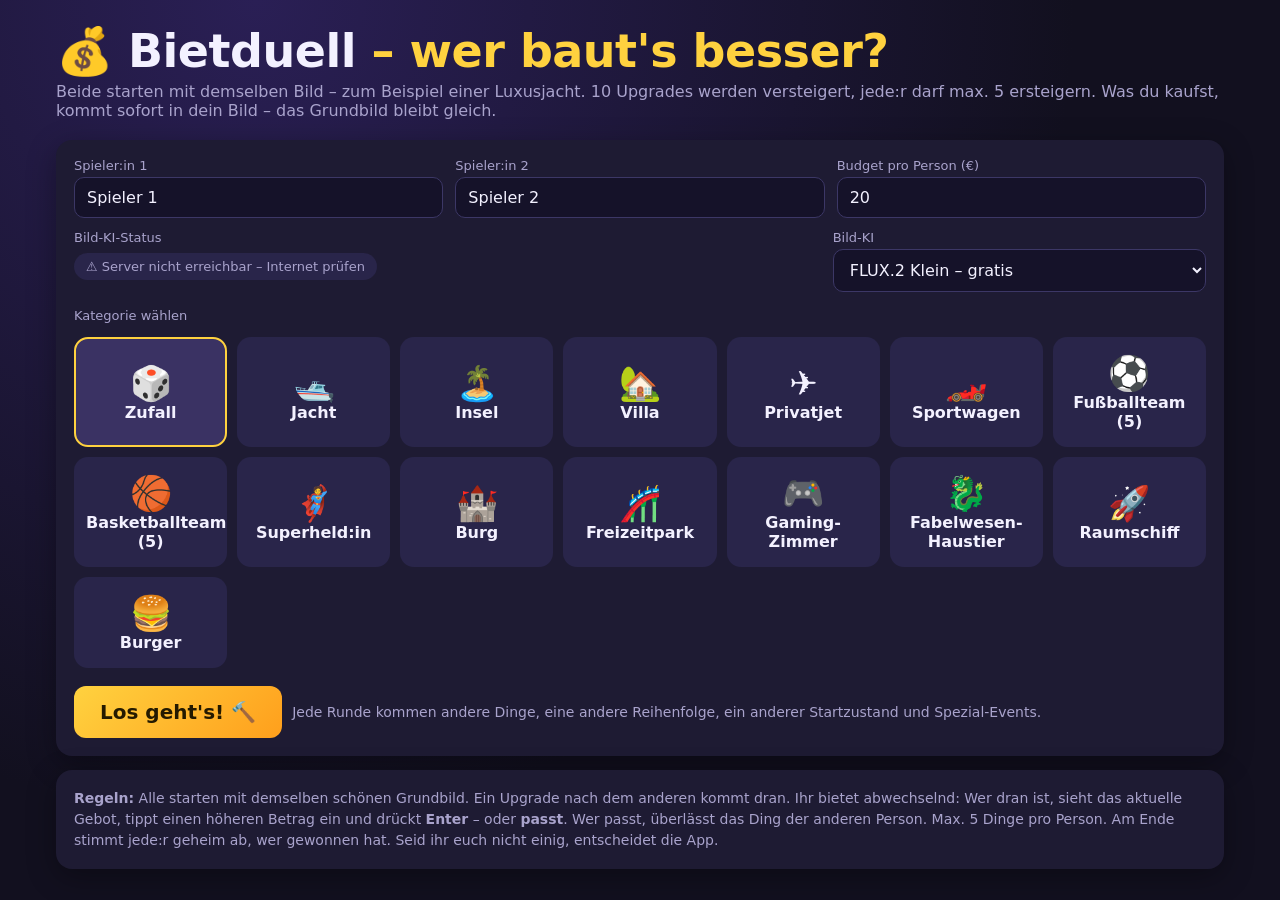
==== index.html @ 88e0f8a4 "Fußball mit echten Stars, sparsamere Bild-KI für mehr Gratis-Runden Co-Authored-By: Claude Opus 5.5 " ====
<!doctype html>
<html lang="de">
<head>
<meta charset="utf-8">
<meta name="viewport" content="width=device-width, initial-scale=1, viewport-fit=cover">
<title>Bietduell</title>
<!-- Als App installierbar (Startbildschirm-Icon, eigenes Fenster ohne Browserleiste) -->
<link rel="manifest" href="manifest.webmanifest">
<meta name="theme-color" content="#12101f">
<link rel="icon" type="image/png" href="icon-192.png">
<link rel="apple-touch-icon" href="apple-touch-icon.png">
<meta name="apple-mobile-web-app-capable" content="yes">
<meta name="mobile-web-app-capable" content="yes">
<meta name="apple-mobile-web-app-status-bar-style" content="black-translucent">
<meta name="apple-mobile-web-app-title" content="Bietduell">
<style>
:root{--bg:#12101f;--card:#1e1b33;--card2:#29254a;--txt:#f3f1ff;--mut:#a9a3cc;--p1:#ff5d8f;--p2:#38c6ff;--gold:#ffd23f;--ok:#4ade80;--bad:#f87171;--rad:16px}
*{box-sizing:border-box}
body{margin:0;background:radial-gradient(circle at 20% 0%,#2a1f55,var(--bg) 60%);color:var(--txt);font-family:system-ui,Segoe UI,Roboto,sans-serif;min-height:100vh}
button{font:inherit;cursor:pointer;border:0;border-radius:12px;padding:10px 14px;background:var(--card2);color:var(--txt);font-weight:600;transition:transform .08s,filter .15s}
button:hover:not(:disabled){filter:brightness(1.2)}button:active:not(:disabled){transform:scale(.96)}
button:disabled{opacity:.35;cursor:not-allowed}
input,select{font:inherit;padding:10px 12px;border-radius:10px;border:1px solid #3c3766;background:#151229;color:var(--txt);width:100%}
.wrap{max-width:1200px;margin:0 auto;padding:max(16px,env(safe-area-inset-top)) max(16px,env(safe-area-inset-right)) max(16px,env(safe-area-inset-bottom)) max(16px,env(safe-area-inset-left))}
.install{display:flex;gap:12px;align-items:center;flex-wrap:wrap;margin-bottom:14px;border:2px solid var(--gold)}
.install img{width:52px;height:52px;border-radius:12px}
h1{font-size:clamp(28px,5vw,46px);margin:8px 0 4px;letter-spacing:-.5px}
h1 span{color:var(--gold)}
.sub{color:var(--mut);margin:0 0 20px}
.hidden{display:none!important}
.box{background:var(--card);border-radius:var(--rad);padding:18px;box-shadow:0 8px 30px #0005}
.row{display:flex;gap:12px;flex-wrap:wrap}
.row>*{flex:1;min-width:160px}
label{font-size:13px;color:var(--mut);display:block;margin-bottom:4px}
.cats{display:grid;grid-template-columns:repeat(auto-fill,minmax(140px,1fr));gap:10px;margin-top:14px}
.cat{padding:14px 10px;background:var(--card2);border-radius:14px;text-align:center;border:2px solid transparent}
.cat .e{font-size:34px;display:block}.cat.sel{border-color:var(--gold);background:#3a3263}
.big{font-size:20px;padding:14px 26px;background:linear-gradient(135deg,var(--gold),#ff9f1c);color:#241a00}
.game{display:grid;grid-template-columns:1fr minmax(260px,340px) 1fr;gap:14px;align-items:start}
@media(max-width:900px){.game{grid-template-columns:1fr}.center{order:-1}}
.pl{border-top:5px solid var(--p1);transition:box-shadow .2s}.pl.p2{border-top-color:var(--p2)}
.pl.turn{box-shadow:0 0 0 3px var(--gold),0 8px 30px #0005}
.pl h2{margin:0 0 6px;font-size:22px;display:flex;justify-content:space-between;align-items:center}
.money{font-size:26px;font-weight:800;color:var(--gold)}
.slots{display:flex;gap:4px;margin:6px 0 10px}.slot{flex:1;height:8px;border-radius:4px;background:#3c3766}.slot.f{background:var(--ok)}
.imgbox{position:relative;aspect-ratio:4/3;border-radius:12px;overflow:hidden;background:#0d0b1a;display:grid;place-items:center}
.imgbox img{width:100%;height:100%;object-fit:cover;display:block}
.stickers{position:absolute;left:6px;right:6px;bottom:6px;display:flex;flex-wrap:wrap;gap:4px}
.stickers span{background:#000a;border-radius:999px;padding:2px 8px;font-size:13px}
.loader{position:absolute;inset:0;display:grid;place-items:center;background:#0d0b1acc;color:var(--mut);font-size:14px;text-align:center;padding:10px}
.spin{width:34px;height:34px;border:4px solid #3c3766;border-top-color:var(--gold);border-radius:50%;animation:s 1s linear infinite;margin:0 auto 8px}
@keyframes s{to{transform:rotate(360deg)}}
.items{list-style:none;padding:0;margin:10px 0 0;display:flex;flex-wrap:wrap;gap:6px}
.items li{background:var(--card2);padding:4px 9px;border-radius:999px;font-size:13px}
.bidarea{margin-top:12px;min-height:96px}
.bidarea .who{font-size:14px;color:var(--mut);margin-bottom:6px}
.bidrow{display:grid;grid-template-columns:1fr auto;gap:8px}
.bidrow input{font-size:22px;font-weight:800;text-align:center}
.bidbtn{background:linear-gradient(135deg,var(--gold),#ff9f1c);color:#241a00}
.pass{width:100%;margin-top:8px;background:#3a2030}
.wait{padding:14px;text-align:center;color:var(--mut);background:#151229;border-radius:12px}
.err{color:var(--bad);font-size:13px;min-height:18px;margin-top:4px}
.center .item{text-align:center}
.nr{color:var(--mut);font-size:14px}
.item .e{font-size:70px;line-height:1.1;margin:8px 0}
.item .n{font-size:26px;font-weight:800}
.ev{display:inline-block;margin-top:8px;padding:4px 10px;border-radius:999px;background:var(--gold);color:#241a00;font-weight:700;font-size:13px}
.high{margin:16px 0;padding:14px;border-radius:12px;background:#151229;text-align:center}
.high .v{font-size:40px;font-weight:900}
.high.l1{box-shadow:inset 0 0 0 3px var(--p1)}.high.l2{box-shadow:inset 0 0 0 3px var(--p2)}
.hist{font-size:13px;color:var(--mut);text-align:center;min-height:20px}
.log{font-size:13px;color:var(--mut);margin-top:10px;min-height:20px;text-align:center}
.flash{animation:f .6s}@keyframes f{0%{transform:scale(1)}40%{transform:scale(1.04);box-shadow:0 0 0 4px var(--gold)}100%{transform:scale(1)}}
.final{display:grid;grid-template-columns:1fr 1fr;gap:14px}@media(max-width:800px){.final{grid-template-columns:1fr}}
.win{outline:4px solid var(--gold)}
.crown{font-size:40px;text-align:center}
.rules{color:var(--mut);font-size:14px;line-height:1.5}
.top{display:flex;justify-content:space-between;align-items:center;gap:10px;flex-wrap:wrap}
.chip{background:var(--card2);padding:6px 12px;border-radius:999px;font-size:13px;color:var(--mut)}
.prep{max-width:520px;margin:60px auto;text-align:center}
.bar{height:10px;background:#3c3766;border-radius:6px;overflow:hidden;margin:14px 0}.bar div{height:100%;background:var(--gold);width:0;transition:width .4s}
.votebox{max-width:640px;margin:20px auto;text-align:center}
.votebtns{display:grid;grid-template-columns:1fr 1fr;gap:10px;margin-top:12px}
.votebtns button{font-size:18px;padding:16px}
.verdict{margin-top:14px;font-size:18px;line-height:1.5}
.warn{background:#3a2a10;color:#ffd58a;padding:10px 12px;border-radius:10px;font-size:13px;margin-top:10px}
</style>
</head>
<body>
<div class="wrap">

<!-- SETUP -->
<section id="setup">
  <h1>💰 Bietduell <span>– wer baut's besser?</span></h1>
  <div class="box install hidden" id="installBox">
    <img src="icon-192.png" alt="">
    <div style="flex:1;min-width:180px"><b>Bietduell als App</b><div class="nr" id="installTxt">Mit eigenem Icon am Startbildschirm, ohne Browserleiste.</div></div>
    <button class="big" id="installBtn">📲 Installieren</button>
  </div>
  <p class="sub">Beide starten mit demselben Bild – zum Beispiel einer Luxusjacht. 10 Upgrades werden versteigert, jede:r darf max. 5 ersteigern. Was du kaufst, kommt sofort in dein Bild – das Grundbild bleibt gleich.</p>
  <div class="box">
    <div class="row">
      <div><label>Spieler:in 1</label><input id="n1" value="Spieler 1"></div>
      <div><label>Spieler:in 2</label><input id="n2" value="Spieler 2"></div>
      <div><label>Budget pro Person (€)</label><input id="budget" type="number" min="5" max="1000" value="20"></div>
    </div>
    <div class="row" style="margin-top:12px">
      <div style="flex:2"><label>Bild-KI-Status</label><div class="chip" id="quota" style="display:inline-block;margin-top:4px">⏳ Verbinde…</div></div>
      <div><label for="model">Bild-KI</label><select id="model">
        <option value="cf/flux-2-klein-4b">FLUX.2 Klein – gratis</option>
      </select></div>
    </div>
    <details class="hidden" style="margin-top:10px"><summary class="nr" style="cursor:pointer">Eigenen Pollinations-Key verwenden (optional)</summary>
      <div style="margin-top:8px"><label for="apikey">Pollinations-Key (sk_…) – wird nur in diesem Browser gespeichert</label><input id="apikey" type="password" placeholder="sk_… (gratis auf enter.pollinations.ai)" autocomplete="off"></div>
    </details>
    <div class="warn" id="nokey">Ohne Verbindung zum Server läuft der <b>Demo-Modus</b>: Beide bekommen dasselbe Startbild, gekaufte Dinge erscheinen als Sticker darauf.</div>
    <label style="margin-top:16px">Kategorie wählen</label>
    <div class="cats" id="cats"></div>
    <div style="margin-top:18px;display:flex;gap:10px;flex-wrap:wrap;align-items:center">
      <button class="big" id="start">Los geht's! 🔨</button>
      <span class="rules">Jede Runde kommen andere Dinge, eine andere Reihenfolge, ein anderer Startzustand und Spezial-Events.</span>
    </div>
  </div>
  <div class="box rules" style="margin-top:14px">
    <b>Regeln:</b> Alle starten mit demselben schönen Grundbild. Ein Upgrade nach dem anderen kommt dran. Ihr bietet abwechselnd: Wer dran ist, sieht das aktuelle Gebot, tippt einen höheren Betrag ein und drückt <b>Enter</b> – oder <b>passt</b>. Wer passt, überlässt das Ding der anderen Person. Max. 5 Dinge pro Person. Am Ende stimmt jede:r geheim ab, wer gewonnen hat. Seid ihr euch nicht einig, entscheidet die App.
  </div>
</section>

<!-- VORBEREITUNG -->
<section id="prep" class="hidden">
  <div class="box prep">
    <div class="spin"></div>
    <h2 id="prepTitle">Spiel wird vorbereitet…</h2>
    <div class="bar"><div id="prepBar"></div></div>
    <div class="nr" id="prepTxt">Startbild wird gemalt</div>
    <div class="err" id="prepErr"></div>
  </div>
</section>

<!-- GAME -->
<section id="game" class="hidden">
  <div class="top" style="margin-bottom:12px">
    <h1 style="font-size:28px;margin:0" id="gTitle"></h1>
    <div class="row" style="flex:0 0 auto;gap:8px"><span class="chip" id="twistChip"></span><span class="chip" id="modeChip"></span><button id="quit">✖ Abbrechen</button></div>
  </div>
  <div class="game">
    <div class="box pl p1" id="pl0"></div>
    <div class="box center">
      <div class="item" id="itemCard"></div>
      <div class="high" id="high"></div>
      <div class="hist" id="hist"></div>
      
      <div class="log" id="log"></div>
    </div>
    <div class="box pl p2" id="pl1"></div>
  </div>
</section>

<!-- END -->
<section id="end" class="hidden">
  <h1 style="text-align:center">🏁 Wer hat <span id="eCat"></span>?</h1>
  <div class="box votebox" id="vote"></div>
  <div class="final" id="final"></div>
  <div style="text-align:center;margin-top:18px;display:flex;gap:10px;justify-content:center;flex-wrap:wrap">
    <button class="big" id="again">🔁 Nochmal (gleiche Kategorie)</button>
    <button id="menu">📋 Andere Kategorie</button>
  </div>
</section>
</div>

<script>
/* ========= KATEGORIEN =========
   Jede Kategorie startet mit einem SCHÖNEN Grundbild (start), das für beide gleich ist.
   Die Dinge sind echte Upgrades, die im Bild sichtbar dazukommen: [Emoji, Name, englische Bildanweisung, Position (nur Fußball), Punktewert].
   Pro Spiel werden 10 zufällig gezogen. */
const CATS = [
 {id:"jacht",e:"🛥️",n:"Jacht",art:"die schönste Jacht",subj:"yacht",scene:"professional photo of a luxury yacht, side view, the whole yacht visible",
  start:["a sleek white modern luxury motor yacht anchored in calm turquoise water near a rocky coast","an elegant white superyacht with dark tinted windows anchored in a clear blue bay","a stylish white luxury yacht with teak decks anchored off a Mediterranean coast"],
  items:[["🏄","Paddle-Station","colorful stand-up paddle boards and kayaks on the swim platform at the back","",7],["👨‍🍳","Privatkoch","a private chef in a white uniform grilling seafood on the open sun deck","",7],["🌊","Jetskis","two shiny jet skis in the water right next to the yacht","",8],["🚁","Hubschrauber","a helicopter parked on a helipad on the top deck","",9],["🏊","Pool an Deck","a glass-walled swimming pool on the front deck","",9],["🛝","Wasserrutsche","a giant inflatable water slide from the top deck into the sea","",8],["🛁","Whirlpool","a bubbling jacuzzi on the upper deck","",7],["🎧","DJ-Party","a DJ booth with party lights and people dancing on the deck","",7],["☀️","Sonnendeck","white sun loungers and umbrellas on the sun deck","",6],["💡","Unterwasser-Lichter","glowing blue underwater lights around the hull","",7],["🐬","Delfine","dolphins jumping out of the water next to the yacht","",7],["🚤","Beiboot","a small speedboat tender next to the yacht","",6],["🎬","Freiluftkino","a big outdoor cinema screen on the back deck","",7],["✨","Goldene Akzente","gold-plated railings and gold details on the hull","",8],["🪂","Parasailing","a colorful parasailing parachute flying behind the yacht","",7],["🎆","Feuerwerk","fireworks exploding in the sky above the yacht","",8],["🤿","Tauchbasis","diving equipment and divers on the swim platform","",6],["🏢","Drittes Deck","an additional third deck on top making the yacht bigger","",9]]},
 {id:"insel",e:"🏝️",n:"Insel",art:"die schönste Insel",subj:"island",scene:"aerial drone photo of a small private tropical island, the whole island visible",
  start:["a beautiful small tropical island with white sand beaches and palm trees in turquoise water","a lush green tropical island with a sandy lagoon and palm trees in clear blue sea","a small paradise island with a white beach, palm trees and a coral lagoon"],
  items:[["🏡","Luxusvilla","a modern luxury villa with big glass windows among the palms","",9],["🏊","Infinity-Pool","an infinity pool overlooking the ocean","",8],["🛖","Wasser-Bungalows","a row of overwater bungalows on stilts in the lagoon","",9],["🚁","Helikopterlandeplatz","a helipad with a helicopter","",8],["🛥️","Steg mit Jacht","a wooden pier with a luxury yacht moored","",8],["🍹","Strandbar","a beach bar with lights and lounge chairs","",6],["🗼","Leuchtturm","a tall red and white lighthouse","",6],["💦","Wasserfall","a waterfall flowing down a green hill","",7],["🌳","Baumhaus-Lodge","a big treehouse lodge connected by rope bridges","",7],["🛝","Riesenrutsche","a giant water slide from a hill into the sea","",7],["🦩","Flamingos","a flock of pink flamingos on the beach","",6],["🎾","Tennisplatz","a tennis court","",6],["⛳","Golfplatz","a green golf course","",7],["⛵","Segelboot","a white sailboat anchored near the beach","",6],["🔥","Lagerfeuer-Lounge","a beach lounge with a bonfire and hammocks","",6],["🎆","Feuerwerk","fireworks above the island","",7],["🐠","Korallenriff","a colorful coral reef visible in the clear water","",7]]},
 {id:"haus",e:"🏡",n:"Villa",art:"die beste Villa",subj:"villa",scene:"professional photo of a luxury villa on a big property, the whole property visible",
  start:["a modern white luxury villa with big glass windows on a large green property","an elegant modern villa with a flat roof and a large lawn","a stylish modern mansion with wooden facade on a big property"],
  items:[["🏊","Pool mit Rutsche","a large swimming pool with a water slide","",9],["🏎️","Supercar-Garage","an open glass garage with colorful supercars","",9],["🎾","Tennisplatz","a tennis court","",6],["🌇","Dachterrasse","a rooftop terrace with lounge furniture and lights","",7],["🚁","Helikopterlandeplatz","a helipad with a helicopter","",8],["⛲","Springbrunnen","a big fountain in front of the villa","",6],["🌳","Baumhaus","a big treehouse","",6],["⚽","Fußballplatz","a private football pitch","",7],["🐟","Koi-Teich","a koi pond with a wooden bridge","",6],["🔥","Feuerstelle","an outdoor fire pit lounge","",6],["🐎","Pferdestall","a stable with horses","",7],["🎬","Freiluftkino","an outdoor cinema screen with seats","",7],["🏀","Basketballplatz","a basketball court","",6],["🍇","Weinberg","rows of vineyards around the property","",7],["🏁","Kartbahn","a private go-kart race track","",8],["🎢","Achterbahn","a small roller coaster in the garden","",9]]},
 {id:"jet",e:"✈️",n:"Privatjet",art:"den besten Privatjet",subj:"private jet",scene:"professional photo of a private jet parked on an airport apron, side view, the whole jet visible",
  start:["a sleek white modern private business jet with the stairs down","an elegant white private jet with a dark blue stripe","a shiny white long-range private jet parked on the tarmac"],
  items:[["✨","Goldene Lackierung","shiny gold paint on the whole jet","",9],["🟥","Roter Teppich","a red carpet leading to the stairs","",6],["🍾","Champagner-Empfang","a table with champagne glasses next to the stairs","",6],["🚘","Limousine","a black stretch limousine parked next to the jet","",7],["🏢","Eigener Hangar","a modern private hangar with the company logo behind it","",7],["👩‍✈️","Crew","a pilot and flight attendants in uniforms standing at the stairs","",6],["🏁","Rennstreifen","racing stripes along the jet","",6],["💜","Neon-Licht","neon underglow lights under the jet","",7],["🐉","Drachen-Design","a big dragon painting on the side of the jet","",8],["🏎️","Sportwagen","a red sports car parked next to the jet","",7],["🚀","Raketentriebwerke","extra rocket engines with flames","",8],["🚁","Helikopter-Shuttle","a helicopter parked next to the jet","",8],["🪟","Panoramafenster","huge panoramic windows","",7],["🎈","Willkommens-Ballons","balloons and decorations at the stairs","",5],["🛡️","Militär-Look","matte black stealth paint","",7]]},
 {id:"auto",e:"🏎️",n:"Sportwagen",art:"das beste Auto",subj:"sports car",scene:"professional photo of a sports car, three quarter view, the whole car visible",
  start:["a sleek modern silver sports car on a mountain road","a shiny black sports car in front of a modern building","a white modern sports car on a coastal road"],
  items:[["🦋","Flügeltüren","gullwing doors open","",8],["🪞","Chrom-Lack","mirror chrome paint","",8],["🛫","Heckflügel","a big carbon rear wing","",7],["💜","Neon-Unterboden","neon underglow","",7],["⚫","Carbon-Look","carbon fiber body parts","",7],["🚀","Raketenantrieb","rocket boosters with flames at the back","",9],["🥇","Goldfelgen","gold rims","",7],["🔥","Flammen-Lack","flame paint job","",7],["🏁","Rennstreifen","racing stripes","",6],["🛸","Schwebe-Modus","hovering above the road with blue glow instead of wheels","",9],["☀️","Cabrio","convertible with the roof open","",6],["🔊","V12-Motor","a massive exposed chrome engine on the hood","",8],["🏆","Pokal auf dem Dach","a big golden trophy on the roof","",6],["🌈","Regenbogen-Lack","iridescent rainbow paint","",7],["🛞","Rennreifen","wide racing slick tires","",6]]},
 {id:"fussball",e:"⚽",n:"Fußballteam (5)",art:"das beste Fußballteam",subj:"football team",slots:{TW:1,V:1,MF:2,ST:1},
  scene:"team photo of exactly five football players standing side by side in one row on a pitch, from left to right: a goalkeeper wearing gloves, a defender, two midfielders, a striker, full bodies visible",
  start:["all five are regular players in plain white kits on a well-kept grass pitch in a big stadium","all five are regular players in plain blue kits in a big stadium","all five are regular players in plain red kits in a big stadium"],
  // Echte Stars: Name steht auf der Karte, im Bild wird nur Statur/Stil beschrieben (keine Gesichter echter Personen nachgebaut)
  items:[
   ["🧤","Thibaut Courtois","a very tall goalkeeper with short dark hair and giant gloves","TW",9],
   ["🧤","Alisson Becker","a tall bearded goalkeeper with dark hair in a bright green goalkeeper kit","TW",9],
   ["🧤","Manuel Neuer","a tall experienced goalkeeper with short blond hair in a neon goalkeeper kit","TW",8],
   ["🧤","Gianluigi Donnarumma","a giant goalkeeper with dark hair and a beard, arms spread wide","TW",8],
   ["🧤","Emiliano Martínez","a confident goalkeeper with dark hair celebrating with fists clenched","TW",8],
   ["🛡️","Virgil van Dijk","a very tall muscular defender with a short beard and captain armband","V",9],
   ["🛡️","William Saliba","a tall athletic young defender with short dark hair","V",8],
   ["🛡️","Rúben Dias","a strong defender with a beard and a serious look","V",8],
   ["🛡️","Achraf Hakimi","a fast athletic full-back with short curly hair","V",8],
   ["🛡️","David Alaba","an elegant defender with a short beard and a headband","V",8],
   ["🎩","Jude Bellingham","a confident young midfielder celebrating with arms spread wide","MF",9],
   ["🎩","Kevin De Bruyne","a blond midfielder with a calm confident look","MF",9],
   ["🎩","Florian Wirtz","a young skillful midfielder with short brown hair dribbling a ball","MF",9],
   ["🎩","Jamal Musiala","a slim young dribbler with short curly hair juggling a ball","MF",9],
   ["🎩","Pedri","a slim young playmaker with dark hair","MF",8],
   ["🎩","Rodri","a tall calm defensive midfielder with dark hair","MF",9],
   ["🎩","Luka Modrić","an experienced slim playmaker with long blond hair","MF",8],
   ["🎩","Marcel Sabitzer","a strong midfielder with short hair shooting a ball","MF",7],
   ["⚡","Erling Haaland","a very tall muscular striker with long blond hair tied back","ST",10],
   ["⚡","Kylian Mbappé","a very fast athletic striker with a shaved head celebrating with arms crossed","ST",10],
   ["⚡","Harry Kane","a strong striker with short brown hair pointing to the sky","ST",9],
   ["⚡","Lamine Yamal","a very young skillful winger with curly hair dribbling","ST",9],
   ["⚡","Vinícius Júnior","a fast skillful winger with dark hair dancing in celebration","ST",9],
   ["⚡","Marko Arnautović","a tall powerful striker with a beard and tattoos","ST",8]]},
 {id:"basket",e:"🏀",n:"Basketballteam (5)",art:"das beste Basketballteam",subj:"basketball team",scene:"team photo of five basketball players standing side by side on an indoor court, full bodies visible",
  start:["five regular players in plain grey kits on a clean indoor court","five regular players in plain white kits in a school sports hall","five regular players in plain black kits on an indoor court"],
  items:[["🦒","2,30 m Center","one player becomes an extremely tall center","",9],["🎯","Dreier-Maschine","one player becomes a confident sharpshooter spinning a ball on his finger","",8],["🦘","Dunk-König","one player becomes an athletic dunker jumping high","",9],["🧠","Spielmacher","one player becomes a genius point guard with a headband","",8],["🛡️","Verteidigungs-Monster","one player becomes a huge muscular defender","",8],["🤖","Cyborg-Forward","one player becomes a cyborg","",7],["👟","Leuchtende Schuhe","everyone wears glowing sneakers","",6],["👕","Gold-Trikots","everyone wears shiny gold jerseys","",7],["🏟️","Volle Arena","the background becomes a packed arena with lights","",8],["🐻","Bär-Maskottchen","a bear mascot stands next to them","",5],["🎉","Cheerleader","cheerleaders and confetti around them","",6],["🧑‍🏫","Trainer-Legende","a legendary coach in a suit stands next to them","",6],["🏆","Meisterpokal","a huge championship trophy in front of them","",8],["🔥","Feuerball","one player holds a basketball on fire","",7]]},
 {id:"held",e:"🦸",n:"Superheld:in",art:"die stärkste Heldenfigur",subj:"superhero",scene:"cinematic full body photo of a superhero standing on a rooftop of a city",
  start:["a confident superhero in a simple blue suit with a red cape","a confident superhero in a simple black suit with a silver cape","a confident superhero in a simple green suit with a mask"],
  items:[["🕊️","Fliegen","the superhero is now flying in the air above the rooftop","",9],["🔥","Feuerhände","both hands are burning with fire","",8],["❄️","Eis-Kräfte","ice crystals and frost swirling around the hands","",7],["⚡","Blitze","lightning bolts around the body","",8],["🛡️","Goldrüstung","golden armor on the suit","",8],["✨","Lichtumhang","the cape is made of glowing light","",7],["🐉","Drache","a dragon sitting next to the superhero","",9],["👁️","Laserblick","red laser beams from the eyes","",7],["🌀","Portal","a glowing magic portal behind the superhero","",7],["⏱️","Zeitreise-Uhr","a big glowing watch on the wrist","",6],["🤖","Roboter-Arm","a high-tech robotic arm","",7],["🦅","Adler-Begleiter","a golden eagle on the shoulder","",6],["🌟","Aura","a bright golden aura around the body","",7],["🛸","Hoverboard","standing on a glowing hoverboard","",7],["⚔️","Laserschwert","holding a glowing energy sword","",8]]},
 {id:"burg",e:"🏰",n:"Burg",art:"die mächtigste Burg",subj:"castle",scene:"epic professional photo of a castle on a hill, the whole castle visible",
  start:["a majestic medieval stone castle on a green hill","a beautiful fairytale castle with white walls on a hill","a strong stone fortress castle on a rocky hill"],
  items:[["🐉","Drache auf dem Turm","a dragon sitting on the highest tower","",9],["🐊","Wassergraben","a moat with water around the castle","",6],["🌉","Zugbrücke","a wooden drawbridge at the gate","",6],["🗼","Extra-Türme","additional tall towers","",8],["🚩","Fahnen","colorful banners and flags","",5],["⚔️","Ritter-Armee","an army of knights in front of the castle","",8],["💦","Wasserfall","a waterfall next to the castle","",7],["💎","Schatz","a glowing treasure chest at the gate","",7],["🔮","Zaubererturm","a wizard tower with magic glow","",8],["🌿","Labyrinth-Garten","a hedge maze garden","",6],["🦄","Einhörner","unicorns grazing in front of the castle","",7],["🌕","Vollmond","a huge full moon behind the castle","",6],["🎆","Feuerwerk","fireworks above the castle","",7],["🏹","Kanonen","cannons on the walls","",6],["✨","Goldene Dächer","golden roofs on the towers","",8]]},
 {id:"park",e:"🎢",n:"Freizeitpark",art:"den besten Freizeitpark",subj:"amusement park",scene:"aerial photo of an amusement park, the whole park visible",
  start:["a clean small amusement park with a carousel, paths and green lawns","a small modern theme park with colorful paths and a fountain","a small amusement park with a carousel and food stands"],
  items:[["🎢","Looping-Achterbahn","a huge roller coaster with loops","",9],["🎡","Riesenrad","a giant ferris wheel","",8],["🛶","Wildwasserbahn","a log flume water ride","",7],["🗼","Freifallturm","a tall drop tower","",8],["👻","Geisterbahn","a spooky haunted house ride","",6],["🏰","Märchenschloss","a fairytale castle in the center","",8],["🌊","Wasserpark","a water park with slides","",8],["🏎️","Kartbahn","a go-kart track","",6],["🎆","Feuerwerk","fireworks in the sky","",7],["🦖","Dino-Welt","life-size dinosaur figures","",7],["🐙","Riesenkrake","a giant octopus ride","",7],["🚗","Autoscooter","bumper cars","",5],["🍭","Süßigkeiten-Stände","colorful candy and ice cream stands","",5],["🚝","Einschienenbahn","a monorail around the park","",7],["🎈","Heißluftballon","a hot air balloon above the park","",6]]},
 {id:"zimmer",e:"🎮",n:"Gaming-Zimmer",art:"das beste Zimmer",subj:"room",scene:"professional photo of a bedroom interior, wide angle",
  start:["a clean modern teenager bedroom with a desk, a gaming PC and a bed","a tidy modern bedroom with a desk, a monitor and a big window","a cozy modern bedroom with a desk, a gaming chair and a bed"],
  items:[["🖥️","Triple-Monitor","a huge triple curved monitor setup on the desk","",9],["🌈","RGB-Licht","rgb lighting everywhere","",7],["💺","Gaming-Thron","a big racing gaming chair","",7],["🧃","Getränke-Kühlschrank","a glass drink fridge full of drinks","",6],["🛋️","Riesen-Sitzsack","a giant bean bag","",6],["📽️","Beamer-Wand","a projector image on a full wall","",8],["🥽","VR-Station","a virtual reality headset station","",7],["🕹️","Arcade-Automat","a retro arcade machine","",7],["🏁","Rennsimulator","a racing simulator cockpit","",8],["🐠","Aquarium-Wand","an aquarium wall","",8],["💡","Neon-Schild","a neon sign on the wall","",5],["🔵","Bällebad","a ball pit","",6],["🛝","Rutsche","a slide from a loft bed into the room","",7],["🍿","Popcorn-Maschine","a popcorn machine","",5],["🏆","Pokal-Regal","a shelf full of gaming trophies","",6]]},
 {id:"tier",e:"🐉",n:"Fabelwesen-Haustier",art:"das coolste Haustier",subj:"creature",scene:"fantasy portrait photo of a pet creature in a meadow",
  start:["a cute fluffy small white fox-like creature with big eyes","a cute small fluffy cat-like creature with blue eyes","a cute small fluffy puppy-like creature with soft fur"],
  items:[["🐲","Drachenflügel","big dragon wings","",9],["🦄","Einhorn-Horn","a glowing unicorn horn","",8],["🦁","Löwenmähne","a golden lion mane","",7],["🌈","Regenbogenfell","rainbow colored fur","",7],["🔥","Feueratem","breathing fire","",8],["💎","Kristallaugen","glowing crystal eyes","",6],["👑","Krone","a tiny golden crown","",6],["🌟","Leuchtaura","a glowing magical aura","",7],["🛡️","Goldrüstung","golden armor","",8],["🦚","Pfauenschwanz","a big peacock tail","",7],["⚡","Blitze","lightning sparks around it","",7],["🦋","Schmetterlinge","glowing butterflies around it","",5],["🎀","Schleife","a big red bow","",4],["🌸","Blumenkranz","a flower crown","",5],["🐾","Riesengröße","it is now as big as a horse","",8]]},
 {id:"raum",e:"🚀",n:"Raumschiff",art:"das beste Raumschiff",subj:"spaceship",scene:"sci-fi photo of a spaceship in space, the whole ship visible",
  start:["a sleek white futuristic spaceship near a blue planet","an elegant silver spaceship flying near a moon","a sleek modern spaceship flying among the stars"],
  items:[["🔥","Hyperantrieb","glowing blue hyperdrive engines","",9],["🛡️","Energieschild","a blue energy shield bubble","",7],["🔫","Laserkanonen","laser cannons firing","",7],["🌌","Glaskuppel","a glass dome cockpit","",6],["🛸","Begleit-Drohnen","escort drones flying around it","",6],["🪐","Ringe","rotating rings around the ship","",8],["✨","Goldene Panzerung","golden armor plating","",8],["🐉","Weltraum-Drache","a space dragon flying next to it","",9],["🌈","Regenbogen-Spur","a rainbow exhaust trail","",6],["🧲","Traktorstrahl","a tractor beam","",6],["🏙️","Stadt-Kuppel","a small city inside a dome on top","",9],["☄️","Komet","a bright comet in the background","",5],["🚀","Zweites Schiff","a smaller escort spaceship","",7],["💡","Neon-Linien","glowing neon lines on the hull","",6],["🌍","Erde im Hintergrund","planet earth huge in the background","",6]]},
 {id:"burger",e:"🍔",n:"Burger",art:"den besten Burger",subj:"burger",scene:"professional food photography of a burger on a wooden board",
  start:["a tasty classic cheeseburger","a juicy classic beef burger with lettuce and tomato","a classic burger with a sesame bun"],
  items:[["🥩","Wagyu-Patty","an extra thick juicy wagyu beef patty","",9],["🧀","Doppelt Käse","melted double cheese dripping","",7],["🥓","Knuspriger Speck","crispy bacon","",7],["🥑","Avocado","avocado slices","",6],["🍞","Brioche-Bun","a glossy brioche bun","",6],["🧅","Zwiebelringe","crispy onion rings","",6],["🥇","Blattgold","edible gold leaf on top","",9],["🍟","Trüffel-Pommes","truffle fries on the side","",7],["🌶️","Jalapeños","jalapeños","",5],["🍳","Spiegelei","a fried egg on top","",6],["🥤","Milchshake","a big milkshake next to it","",6],["🏗️","Turmhoch","stacked into a tall tower with many layers","",8],["🔥","Flambiert","flames around it","",7],["🍄","Pilze","grilled mushrooms","",5],["🧁","Dessert-Teller","a dessert plate with brownies next to it","",6]]},
];
const TWISTS=[["🌅 Sonnenuntergang","at golden hour sunset light"],["☀️ Sonnentag","on a bright sunny day"],["🌙 Abendlicht","at blue hour with glowing lights"],["⛅ Dramatischer Himmel","with dramatic clouds"]];
const API="https://gen.pollinations.ai";
/* Vermittler-Server: hält den Pollinations-Key geheim. Spieler:innen brauchen nur das Spiel-Passwort. */
const SERVER="https://bietduell.bietduell-server.workers.dev";

/* ========= HILFSFUNKTIONEN ========= */
let catSel="random", S=null;
const $=id=>document.getElementById(id);
const rnd=a=>a[Math.floor(Math.random()*a.length)];
const shuffle=a=>{a=[...a];for(let i=a.length-1;i>0;i--){const j=Math.floor(Math.random()*(i+1));[a[i],a[j]]=[a[j],a[i]]}return a};
const esc=s=>String(s).replace(/[&<>"]/g,c=>({"&":"&amp;","<":"&lt;",">":"&gt;",'"':"&quot;"}[c]));
const key=()=>""; // alles läuft gratis über den eigenen Server
/* App-Token: steht absichtlich in der App (kein echtes Geheimnis). Schutz kommt vom Tageslimit am Server. */
const APP_TOKEN="5eVy6tDqE1BjMTOfriTKebvf";
const pw=()=>APP_TOKEN;
const useServer=()=>!!SERVER&&!key(); // eigener Key hat Vorrang
const ai=()=>useServer()||!!key();
try{ $("apikey").value=localStorage.getItem("bd_key")||""; $("model").value=localStorage.getItem("bd_model3")||$("model").value; }catch(e){}
function syncKeyHint(){ $("nokey").classList.toggle("hidden",ai()); }
$("apikey").oninput=()=>{syncKeyHint();loadQuota()}; syncKeyHint();
/* Wie viele Runden gehen heute noch? */
async function loadQuota(){ const q=$("quota"); if(!q)return;
  if(key()){q.textContent="🔑 Eigener Key aktiv";return}
  if(!SERVER){q.textContent="🧪 Demo-Modus";return}
  try{ const r=await fetch(SERVER+"/status",{headers:{"X-Spiel-Passwort":pw()}}); const j=await r.json();
    if(!r.ok) throw new Error(j.error||r.status);
    q.textContent=j.rundenUebrig>0?`✅ Bereit – heute noch ca. ${j.rundenUebrig} von ${j.maxRunden} Runden`:"⛔ Tageslimit erreicht – morgen geht's weiter";
  }catch(e){ q.textContent="⚠️ Server nicht erreichbar – Internet prüfen"; } }
loadQuota();

function renderCats(){
  $("cats").innerHTML=`<button class="cat ${catSel==='random'?'sel':''}" data-id="random"><span class="e">🎲</span>Zufall</button>`+
   CATS.map(c=>`<button class="cat ${catSel===c.id?'sel':''}" data-id="${c.id}"><span class="e">${c.e}</span>${c.n}</button>`).join("");
  $("cats").querySelectorAll(".cat").forEach(b=>b.onclick=()=>{catSel=b.dataset.id;renderCats()});
}
renderCats();
function show(id){["setup","prep","game","end"].forEach(s=>$(s).classList.toggle("hidden",s!==id))}

/* ========= BILD-KI =========
   Startbild: einmal generiert, beide bekommen genau dasselbe.
   Upgrade: Das aktuelle Bild wird BEARBEITET (Image-Edit), nicht neu gemalt -> Grundgerüst bleibt.
   Vorab-Generierung: Sobald ein Ding aufgerufen wird, rechnet die App schon beide möglichen Upgrades
   (falls Spieler:in 1 gewinnt / falls Spieler:in 2 gewinnt). Beim Zuschlag ist das Bild sofort da. */
const cache=new Map(); // stateKey -> Promise<{url,blob}>
async function toBlobFromResponse(r){
  if(!r.ok){let t="";try{t=(await r.text()).slice(0,300)}catch(e){} let m="";try{m=JSON.parse(t).error}catch(e){} if(typeof m==="object"&&m)m=m.message; throw new Error(r.status===402?"Das Pollen-Guthaben ist leer – bitte auf enter.pollinations.ai aufladen.":r.status===429?"Tageslimit erreicht – morgen geht's weiter!":(m||("HTTP "+r.status+" "+t)))}
  const ct=r.headers.get("content-type")||"";
  if(ct.startsWith("image/")) return await r.blob();
  const j=await r.json(); const d=(j.data||[])[0]||{};
  if(d.b64_json){const bin=atob(d.b64_json),u=new Uint8Array(bin.length);for(let i=0;i<bin.length;i++)u[i]=bin.charCodeAt(i);return new Blob([u],{type:"image/png"})}
  if(d.url){return await (await fetch(d.url)).blob()}
  throw new Error("Keine Bilddaten in der Antwort");
}
function basePrompt(){return `${S.cat.scene}, ${S.ugly}, ${S.twist[1]}, highly detailed, no text, no watermark`}
async function genBase(){
  if(!ai()){ // Demo-Modus: anonymer Gratis-Endpunkt
    return {url:`https://image.pollinations.ai/prompt/${encodeURIComponent(basePrompt())}?width=1024&height=768&seed=${S.seed}&nologo=true`};
  }
  const r=useServer()? await fetch(`${SERVER}/base?prompt=${encodeURIComponent(basePrompt())}&seed=${S.seed}&free=1`,{headers:{"X-Spiel-Passwort":pw()}})
    : await fetch(`${API}/image/${encodeURIComponent(basePrompt())}?model=${encodeURIComponent("black-forest-labs/flux.2-klein-4b")}&width=1024&height=768&seed=${S.seed}`,{headers:{Authorization:"Bearer "+key()}});
  const blob=await toBlobFromResponse(r); return {blob,url:URL.createObjectURL(blob)};
}
/* Positionen (Fußball): Wo steht wer im Teamfoto? */
const POSN={TW:"Torwart",V:"Verteidiger",MF:"Mittelfeld",ST:"Stürmer"};
function slotFree(i,it){ if(!S.cat.slots||!it||!it.pos)return true; return S.pl[i].won.filter(w=>w.pos===it.pos).length<S.cat.slots[it.pos]; }
function slotDesc(i,it){
  const n=S.pl[i].won.filter(w=>w.pos===it.pos).length;
  return {TW:"the goalkeeper standing on the far left",V:"the defender standing second from the left",
          MF:n===0?"the midfielder standing exactly in the middle":"the midfielder standing second from the right",
          ST:"the striker standing on the far right"}[it.pos];
}
function editPrompt(it,i){
  if(it.pos) return `Edit this image. Replace only ${slotDesc(i,it)} with ${it.p}${it.ev==="double"?" (make him look extra impressive and heroic)":""}, standing at exactly the same spot. `+
   `Keep the other four players, the background, framing, camera angle, lighting and art style exactly the same. Do not crop or zoom. No text.`;
  return `Edit this image. Apply this change to the ${S.cat.subj} so that it is clearly and prominently visible: ${it.p}${it.ev==="double"?" (make it very large and eye-catching)":""}. `+
   `Keep everything else exactly the same: the same ${S.cat.subj} with the same shape and structure, same framing and zoom, same camera angle, same lighting and art style, and keep every detail that is already in the image. Do not crop or zoom. No text.`;
}
async function genEdit(src,it,i){
  const fd=new FormData();
  fd.append("image",src.blob,"bild.png");
  fd.append("prompt",editPrompt(it,i));
  fd.append("model",$("model").value);
  fd.append("response_format","b64_json");
  fd.append("seed",String(S.seed));
  fd.append("size","1024x768"); // sonst liefert die KI ab der 2. Bearbeitung falsche Formate
  const r=useServer()? await fetch(`${SERVER}/edit`,{method:"POST",headers:{"X-Spiel-Passwort":pw()},body:fd})
    : await fetch(`${API}/v1/images/edits`,{method:"POST",headers:{Authorization:"Bearer "+key()},body:fd});
  const blob=await toBlobFromResponse(r); return {blob,url:URL.createObjectURL(blob)};
}
/* Bild für Zustand "Bild X + Ding" holen (mit Cache – teilen sich beide denselben Zustand, wird nur 1x gerechnet) */
function variant(i,it){
  const st=S.pl[i].state, k=st.key+"|"+it.n;
  if(!cache.has(k)){
    const p=(async()=>{const src=await st.img; return await genEdit(src,it,i)})();
    p.catch(()=>{}); cache.set(k,p);
  }
  return {key:k,img:cache.get(k)};
}
/* Spart Gratis-Kontingent: nur für die Person vorbereiten, die gerade vorne liegt.
   Wechselt die Führung, wird das zweite Bild nachbereitet (bereits fertige bleiben im Cache). */
function pregen(){
  if(!ai())return;
  const it=S.items[S.idx]; if(!it||S.leader<0)return;
  if(needs(S.leader)) variant(S.leader,it);
}

/* ========= SPIEL ========= */
function newGame(catId){
  const cat = catId==="random"||!catId ? rnd(CATS) : CATS.find(c=>c.id===catId);
  try{localStorage.setItem("bd_key",key());localStorage.setItem("bd_model3",$("model").value)}catch(e){}
  const budget=Math.max(1,parseInt($("budget").value)||20);
  let raw;
  if(cat.slots){ // Fußball: pro Position doppelt so viele wie ein Team braucht (2 TW, 2 V, 4 MF, 2 ST)
    raw=[]; for(const [pos,c] of Object.entries(cat.slots)) raw.push(...shuffle(cat.items.filter(x=>x[3]===pos)).slice(0,c*2));
    raw=shuffle(raw);
  } else raw=shuffle(cat.items).slice(0,10);
  const items=raw.map(i=>({e:i[0],n:i[1],p:i[2],pos:i[3]||null,v:i[4],ev:null}));
  const evs=shuffle(["sale","mystery","double"]).slice(0,2);
  shuffle([...Array(9).keys()].map(x=>x+1)).slice(0,2).forEach((ix,k)=>items[ix].ev=evs[k]);
  cache.clear();
  S={cat,items,idx:0,ugly:rnd(cat.start),twist:rnd(TWISTS),seed:Math.floor(Math.random()*1e6),
     high:0,leader:-1,turn:0,hist:[],revealed:false,busy:false,
     pl:[0,1].map(i=>({name:$("n"+(i+1)).value.trim()||("Spieler "+(i+1)),money:budget,won:[]}))};
  const base=genBase(); base.catch(()=>{});
  S.pl.forEach(p=>p.state={key:"base",img:base,url:null});
  // Vorbereitung: Startbild + erstes Upgrade vorab rechnen
  show("prep");$("prepErr").textContent="";$("prepBar").style.width="10%";
  $("prepTitle").textContent=`${cat.e} ${cat.n} wird vorbereitet…`;
  $("prepTxt").textContent="Startbild wird gemalt (beide bekommen dasselbe)";
  const startGame=()=>{
    ["pl0","pl1"].forEach(id=>{$(id).dataset.built="";$(id).innerHTML=""});
    show("game");$("gTitle").textContent=cat.e+" "+cat.n;
    $("twistChip").textContent="Stil: "+S.twist[0];
    $("modeChip").textContent=ai()?"🤖 KI-Bearbeitung":"🧪 Demo-Modus";
    S.turn=0; startItem();
  };
  base.then(b=>{
    S.pl.forEach(p=>p.state.url=b.url);
    if(!ai()){ const im=new Image(); im.onload=im.onerror=()=>{$("prepBar").style.width="100%";setTimeout(startGame,300)}; im.src=b.url; return; }
    $("prepBar").style.width="100%";setTimeout(startGame,300);
  }).catch(e=>{
    $("prepErr").innerHTML=`Startbild fehlgeschlagen: ${esc(e.message)}<br><button id="back">Zurück</button>`;
    $("back").onclick=()=>{show("setup");loadQuota()};
  });
}

function needs(i){return S.pl[i].won.length<5&&slotFree(i,S.items[S.idx])}
function eligible(i){const p=S.pl[i];return needs(i)&&p.money>S.high&&p.money>0}

function startItem(){
  S.high=0;S.leader=-1;S.hist=[];S.revealed=false;S.busy=false;S.passedOnce=false;S.forced=false;
  // Startreihenfolge wechselt pro Ding
  S.turn=S.idx%2; if(!eligible(S.turn))S.turn=1-S.turn;
  pregen(); renderAll(); speak();
  if(!eligible(0)&&!eligible(1)) setTimeout(nobody,1500); // keiner kann bieten
}
/* Fußball: Jede Position muss besetzt werden. Bietet keiner, bekommt es gratis, wer die Position noch braucht. */
function forced(){
  const nd=[0,1].filter(needs); if(!nd.length)return false;
  let w=nd[0];
  if(nd.length===2){const a=S.pl[0].won.length,b=S.pl[1].won.length; w=a<b?0:b<a?1:Math.round(Math.random());}
  S.leader=w;S.high=0;S.forced=true;S.hist.push(`${esc(S.pl[w].name)} bekommt ihn gratis`);
  sold(); return true;
}

function renderAll(){renderItem();renderPlayers()}

function renderPlayers(){
  S.pl.forEach((p,i)=>{
    const el=$("pl"+i);
    if(!el.dataset.built){
      el.innerHTML=`<h2><span class="nm"></span><span class="money"></span></h2>
        <div class="slots">${'<div class="slot"></div>'.repeat(5)}</div>
        <div class="imgbox"><img alt="KI-Bild"><div class="stickers"></div><div class="loader hidden"></div></div>
        <div class="posrow nr" style="margin-top:8px"></div><ul class="items"></ul><div class="bidarea"></div>`;
      el.dataset.built=1;
    }
    el.querySelector(".nm").textContent=p.name;
    el.querySelector(".money").textContent=p.money+" €";
    el.querySelectorAll(".slot").forEach((s,j)=>s.classList.toggle("f",j<p.won.length));
    el.querySelector(".items").innerHTML=p.won.length?p.won.map(w=>`<li>${w.e} ${w.pos?`<b>${w.pos}</b> `:""}${esc(w.n)}${w.double?" ×2":""}</li>`).join(""):`<li style="opacity:.6">noch nix 😬</li>`;
    el.querySelector(".posrow").innerHTML=S.cat.slots?Object.entries(S.cat.slots).map(([k,c])=>{const n=p.won.filter(w=>w.pos===k).length;return `<span style="color:${n>=c?'var(--ok)':'inherit'}">${POSN[k]} ${n}/${c}</span>`}).join(" · "):"";
    const img=el.querySelector("img"); if(p.state.url&&img.getAttribute("src")!==p.state.url)img.src=p.state.url;
    el.querySelector(".stickers").innerHTML=ai()?"":p.won.map(w=>`<span>${w.e} ${esc(w.n)}</span>`).join("");
    el.classList.toggle("turn",S.turn===i&&!S.busy);
    const ba=el.querySelector(".bidarea");
    if(S.busy){ba.innerHTML="";return}
    if(S.turn===i&&eligible(i)){
      const min=S.high+1;
      ba.innerHTML=`<div class="who">🫵 <b>${esc(p.name)}</b> ist dran – ${S.leader<0?"Startgebot":"mehr als "+S.high+" €"} (max. ${p.money} €)</div>
        <div class="bidrow"><input type="number" min="${min}" max="${p.money}" placeholder="${min} €" inputmode="numeric"><button class="bidbtn">Bieten</button></div>
        <button class="pass">🙅 Passen</button><div class="err"></div>`;
      const inp=ba.querySelector("input");
      ba.querySelector(".bidbtn").onclick=()=>bid(i,inp.value);
      inp.onkeydown=e=>{if(e.key==="Enter")bid(i,inp.value)};
      ba.querySelector(".pass").onclick=()=>pass(i);
      setTimeout(()=>inp.focus(),30);
    } else {
      const it=S.items[S.idx];
      const why=p.won.length>=5?"hat schon 5 Dinge":!slotFree(i,it)?`hat schon genug ${it.pos==="MF"?"Mittelfeldspieler":POSN[it.pos]}`:p.money<=S.high?"kann nicht mehr mithalten":"wartet…";
      ba.innerHTML=`<div class="wait">${S.leader===i?"🏷️ Höchstbietend: <b>"+S.high+" €</b>":esc(p.name)+" "+why}</div>`;
    }
  });
}

function evLabel(ev){return ev==="sale"?"💸 SALE: Wer's gewinnt, zahlt nur die Hälfte!":ev==="mystery"?"❓ MYSTERY: Was es ist, siehst du erst nach dem Kauf!":ev==="double"?"⭐ DOPPELT: Wird im Bild extra groß!":""}
function renderItem(){
  const it=S.items[S.idx]; const hide=it.ev==="mystery"&&!S.revealed;
  $("itemCard").innerHTML=`<div class="nr">Ding ${S.idx+1} von ${S.items.length}</div>
    ${it.pos?`<div class="ev" style="background:var(--card2);color:var(--txt)">Position: ${POSN[it.pos]}</div>`:""}
    <div class="e">${hide?"🎁":it.e}</div><div class="n">${hide?"???":esc(it.n)}</div>
    ${it.ev?`<div class="ev">${evLabel(it.ev)}</div>`:""}`;
  const h=$("high");h.className="high"+(S.leader>=0?" l"+(S.leader+1):"");
  h.innerHTML=S.leader<0?`<div class="nr">Noch kein Gebot</div><div class="v">0 €</div>`:
    `<div class="nr">Aktuelles Gebot</div><div class="v">${S.high} €</div><div>von <b>${esc(S.pl[S.leader].name)}</b></div>`;
  $("hist").innerHTML=S.hist.slice(-4).join(" → ");
  const left=S.items.length-S.idx-1;
  $("log").textContent=`Noch ${left} Ding${left===1?"":"e"} danach.`;
}

function bid(i,raw){
  if(S.busy||S.turn!==i)return;
  const p=S.pl[i],v=Math.floor(Number(raw)),err=$("pl"+i).querySelector(".err");
  if(!raw||!Number.isFinite(v)){err.textContent="Bitte einen Betrag eintippen.";return}
  if(v<=S.high){err.textContent=`Du musst mehr als ${S.high} € bieten.`;return}
  if(v>p.money){err.textContent=`Du hast nur ${p.money} €.`;return}
  S.high=v;S.leader=i;S.hist.push(`${esc(p.name)}: ${v} €`);pregen();
  say(`${p.name} bietet ${v} Euro.`);
  const o=1-i;
  if(eligible(o)){S.turn=o;renderAll();flash();}
  else {renderAll();sold();} // andere Person kann nicht mehr mitbieten
}
function pass(i){
  if(S.busy||S.turn!==i)return;
  S.hist.push(`${esc(S.pl[i].name)}: passt`);
  const o=1-i;
  if(S.leader>=0) return sold();
  // noch kein Gebot: andere Person darf ein Startgebot abgeben, sonst geht's weiter
  if(eligible(o)&&!S.passedOnce){S.passedOnce=true;S.turn=o;renderAll();say(`${S.pl[i].name} passt.`);return}
  S.passedOnce=false; nobody();
}
function flash(){$("high").classList.remove("flash");void $("high").offsetWidth;$("high").classList.add("flash")}

async function sold(){
  S.busy=true;S.passedOnce=false;
  const w=S.leader,it=S.items[S.idx],p=S.pl[w];
  const price=it.ev==="sale"?Math.ceil(S.high/2):S.high;
  p.money-=price; p.won.push({...it,double:it.ev==="double"});
  if(it.ev==="mystery")S.revealed=true;
  renderAll();
  say((S.forced?`Keiner hat geboten. ${p.name} braucht noch einen ${POSN[it.pos]} und bekommt ihn gratis!`:`Zum Ersten, zum Zweiten, verkauft an ${p.name} für ${price} Euro!`)+(it.ev==="mystery"?` Es war: ${it.n}!`:""));
  if(ai()){
    const v=variant(w,it), el=$("pl"+w), ld=el.querySelector(".loader");
    let ready=false; v.img.then(()=>ready=true,()=>{});
    await Promise.resolve();
    if(!ready){ld.classList.remove("hidden");ld.innerHTML='<div><div class="spin"></div>Fast fertig…</div>'}
    try{
      const r=await v.img; p.state={key:v.key,img:v.img,url:r.url};
    }catch(e){
      ld.classList.remove("hidden");ld.innerHTML=`⚠️ Bild-Upgrade fehlgeschlagen<br><small>${esc(e.message)}</small>`;
      setTimeout(()=>ld.classList.add("hidden"),4000);
    }
    if(!ld.innerHTML.startsWith("⚠️"))ld.classList.add("hidden");
  }
  renderPlayers();
  setTimeout(next,1400);
}
function nobody(){if(S.busy)return; if(S.cat.slots&&forced())return; S.busy=true;renderAll();say("Keiner will's. Weiter!");setTimeout(next,900)}
function next(){
  S.idx++;
  const canBid=S.pl.some(p=>p.won.length<5&&p.money>0);
  if(S.idx>=S.items.length||(!canBid&&!S.cat.slots)) return finish();
  startItem();
}

/* ========= ENDE & ABSTIMMUNG ========= */
function finish(){
  show("end");$("eCat").textContent=S.cat.art;
  $("final").innerHTML=S.pl.map((p,i)=>`<div class="box pl ${i?'p2':''}" id="f${i}">
     <div class="crown hidden">👑</div>
     <h2><span>${esc(p.name)}</span><span class="money">${p.money} € übrig</span></h2>
     <div class="imgbox"><img src="${p.state.url||""}" alt="KI-Bild"><div class="stickers">${ai()?"":p.won.map(w=>`<span>${w.e} ${esc(w.n)}</span>`).join("")}</div></div>
     <ul class="items">${p.won.map(w=>`<li>${w.e} ${esc(w.n)}${w.double?" ×2":""}</li>`).join("")||"<li>nix ersteigert</li>"}</ul></div>`).join("");
  S.votes=[];say(`Alle Dinge sind versteigert! Jetzt wird abgestimmt.`);voteStep(0);
}
function voteStep(i){
  const p=S.pl[i],o=S.pl[1-i];
  $("vote").innerHTML=`<h2>🗳️ ${esc(p.name)} stimmt ab</h2>
    <div class="nr">${esc(o.name)}, bitte kurz wegschauen 🙈 – die Stimme bleibt geheim, bis beide abgestimmt haben.</div>
    <div class="votebtns"><button style="background:#5a2240" data-v="0">${esc(S.pl[0].name)}</button><button style="background:#1d4a63" data-v="1">${esc(S.pl[1].name)}</button></div>`;
  $("vote").querySelectorAll("button").forEach(b=>b.onclick=()=>{S.votes[i]=+b.dataset.v; i===0?voteStep(1):resolveVotes()});
}
async function resolveVotes(){
  const [a,b]=S.votes, n=S.pl.map(p=>esc(p.name));
  let html=`<h2>Ergebnis der Abstimmung</h2><div class="nr">${n[0]} → ${n[a]} · ${n[1]} → ${n[b]}</div>`;
  if(a===b){ $("vote").innerHTML=html+`<div class="verdict">Ihr seid euch einig: <b>${n[a]}</b> gewinnt! 🎉</div>`; return crown(a); }
  $("vote").innerHTML=html+`<div class="verdict"><div class="spin"></div>Ihr seid euch nicht einig – die App entscheidet…</div>`;
  let w=null, reason="";
  if(ai()){ try{ const r=await aiJudge(); w=r.winner; reason=r.reason; }catch(e){ console.warn(e); } }
  if(w===null){ const r=pointsJudge(); w=r.winner; reason=r.reason; }
  $("vote").innerHTML=html+`<div class="verdict">⚖️ Die App entscheidet: <b>${n[w]}</b> gewinnt!<br><span class="nr">${esc(reason)}</span></div>`;
  crown(w);
}
function score(p){return p.won.reduce((s,w)=>s+(w.v||6)*(w.double?2:1),0)}
function pointsJudge(){
  const s=S.pl.map(score);
  if(s[0]!==s[1]){const w=s[0]>s[1]?0:1;return {winner:w,reason:`Punktewertung der ersteigerten Dinge: ${s[0]} zu ${s[1]}.`}}
  const w=S.pl[0].money>=S.pl[1].money?0:1;
  return {winner:w,reason:`Gleich viele Punkte (${s[0]}) – mehr Geld übrig hat ${S.pl[w].name}.`};
}
const blobToDataURL=b=>new Promise((res,rej)=>{const r=new FileReader();r.onload=()=>res(r.result);r.onerror=rej;r.readAsDataURL(b)});
async function aiJudge(){
  const imgs=await Promise.all(S.pl.map(async p=>blobToDataURL((await p.state.img).blob)));
  const body={model:"openai",messages:[{role:"user",content:[
    {type:"text",text:`Zwei Spieler haben in einem Versteigerungsspiel ${S.cat.art} gebaut. Bild 1 gehört ${S.pl[0].name}, Bild 2 gehört ${S.pl[1].name}. Welches Bild zeigt ${S.cat.art}? Bewerte nur die Bilder: wie beeindruckend, schön und gelungen sie sind. Antworte NUR mit JSON: {"winner":1 oder 2,"reason":"ein kurzer lustiger Satz auf Deutsch"}`},
    {type:"image_url",image_url:{url:imgs[0]}},{type:"image_url",image_url:{url:imgs[1]}}]}]};
  const r=useServer()? await fetch(`${SERVER}/judge`,{method:"POST",headers:{"X-Spiel-Passwort":pw(),"Content-Type":"application/json"},body:JSON.stringify(body)})
    : await fetch(`${API}/v1/chat/completions`,{method:"POST",headers:{Authorization:"Bearer "+key(),"Content-Type":"application/json"},body:JSON.stringify(body)});
  if(!r.ok)throw new Error("Judge HTTP "+r.status);
  const t=(await r.json()).choices[0].message.content; const m=t.match(/\{[\s\S]*\}/); const j=JSON.parse(m?m[0]:t);
  if(j.winner!==1&&j.winner!==2)throw new Error("Ungültige Antwort");
  return {winner:j.winner-1,reason:"KI-Schiedsrichter: "+(j.reason||"")};
}
function crown(i){
  [0,1].forEach(j=>{$("f"+j).classList.toggle("win",j===i);$("f"+j).querySelector(".crown").classList.toggle("hidden",j!==i)});
  say(`${S.pl[i].name} gewinnt!`);confetti();
}

/* Sprachausgabe entfernt (war störend) – Aufrufe bleiben als leere Funktionen */
function say(){}
function speak(){}

/* ========= KONFETTI ========= */
function confetti(){
  const c=document.createElement("canvas");Object.assign(c.style,{position:"fixed",inset:0,pointerEvents:"none",zIndex:9});
  c.width=innerWidth;c.height=innerHeight;document.body.appendChild(c);const x=c.getContext("2d");
  const P=Array.from({length:160},()=>({x:Math.random()*c.width,y:-20-Math.random()*c.height/2,v:2+Math.random()*4,r:Math.random()*6.28,c:rnd(["#ffd23f","#ff5d8f","#38c6ff","#4ade80","#fff"])}));
  let t=0;(function f(){x.clearRect(0,0,c.width,c.height);P.forEach(p=>{p.y+=p.v;p.x+=Math.sin(p.r+=.05)*1.5;x.fillStyle=p.c;x.fillRect(p.x,p.y,8,4)});
    if(++t<220)requestAnimationFrame(f);else c.remove()})();
}

/* ========= BUTTONS ========= */
$("start").onclick=()=>newGame(catSel);

$("quit").onclick=()=>{if(confirm("Spiel wirklich abbrechen?")){show("setup");loadQuota()}};
$("again").onclick=()=>newGame(S.cat.id);
$("menu").onclick=()=>{show("setup");loadQuota()};

/* ========= ALS APP INSTALLIEREN ========= */
(function(){
  const standalone=matchMedia("(display-mode: standalone)").matches||navigator.standalone===true;
  if("serviceWorker" in navigator&&location.protocol==="https:") navigator.serviceWorker.register("sw.js").catch(()=>{});
  if(standalone) return; // läuft schon als App
  const box=$("installBox"),btn=$("installBtn"),txt=$("installTxt");
  let deferred=null;
  window.addEventListener("beforeinstallprompt",e=>{e.preventDefault();deferred=e;box.classList.remove("hidden");btn.classList.remove("hidden")});
  btn.onclick=async()=>{ if(!deferred)return; deferred.prompt(); const r=await deferred.userChoice; deferred=null;
    if(r.outcome==="accepted"){txt.textContent="Installiert! Du findest Bietduell jetzt am Startbildschirm.";btn.classList.add("hidden")} };
  window.addEventListener("appinstalled",()=>{txt.textContent="Installiert! Du findest Bietduell jetzt am Startbildschirm.";btn.classList.add("hidden")});
  // iPhone/iPad: Safari hat keinen Installieren-Knopf, daher Anleitung zeigen
  if(/iphone|ipad|ipod/i.test(navigator.userAgent)){
    box.classList.remove("hidden");btn.classList.add("hidden");
    txt.innerHTML="In Safari unten auf <b>Teilen</b> (□↑) tippen, dann <b>„Zum Home-Bildschirm“</b>.";
  }
})();
</script>
</body>
</html>
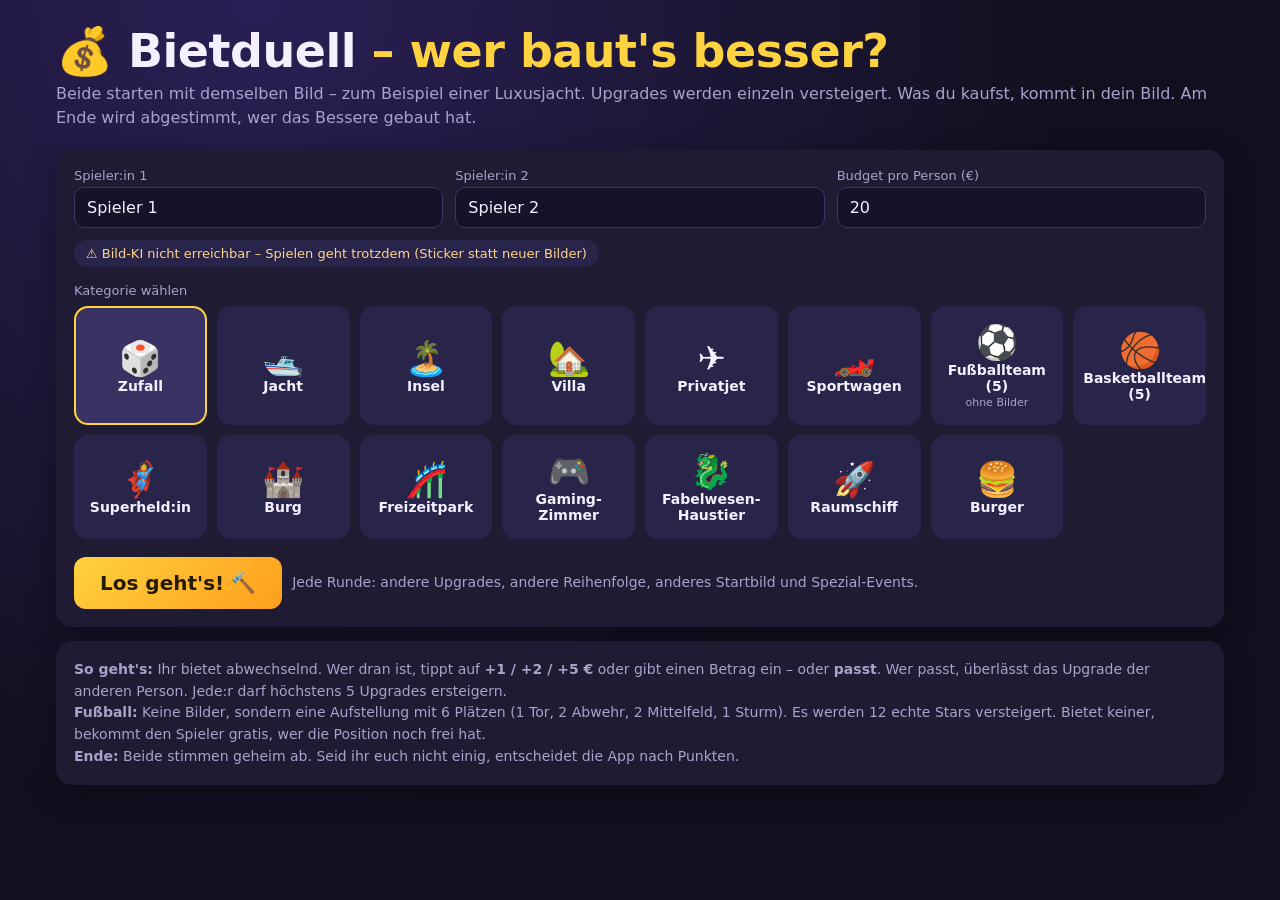
==== commit 46dff3c8: "Fußball als Aufstellung ohne Bilder, Weiterspielen ohne KI, schnelleres Bieten Co-Authored-By: Claud" ====
--- a/index.html
+++ b/index.html
@@ -14,82 +14,104 @@
 <meta name="apple-mobile-web-app-status-bar-style" content="black-translucent">
 <meta name="apple-mobile-web-app-title" content="Bietduell">
 <style>
-:root{--bg:#12101f;--card:#1e1b33;--card2:#29254a;--txt:#f3f1ff;--mut:#a9a3cc;--p1:#ff5d8f;--p2:#38c6ff;--gold:#ffd23f;--ok:#4ade80;--bad:#f87171;--rad:16px}
+:root{--bg:#12101f;--card:#1e1b33;--card2:#29254a;--txt:#f3f1ff;--mut:#a9a3cc;--p1:#ff5d8f;--p2:#38c6ff;--gold:#ffd23f;--ok:#4ade80;--bad:#f87171;--pitch:#1f7a3f;--pitch2:#23864a;--rad:16px;color-scheme:dark}
 *{box-sizing:border-box}
-body{margin:0;background:radial-gradient(circle at 20% 0%,#2a1f55,var(--bg) 60%);color:var(--txt);font-family:system-ui,Segoe UI,Roboto,sans-serif;min-height:100vh}
+html,body{background:var(--bg)}
+body{margin:0;background:radial-gradient(circle at 20% 0%,#2a1f55,var(--bg) 60%);color:var(--txt);font-family:system-ui,Segoe UI,Roboto,sans-serif;min-height:100vh;-webkit-tap-highlight-color:transparent}
 button{font:inherit;cursor:pointer;border:0;border-radius:12px;padding:10px 14px;background:var(--card2);color:var(--txt);font-weight:600;transition:transform .08s,filter .15s}
 button:hover:not(:disabled){filter:brightness(1.2)}button:active:not(:disabled){transform:scale(.96)}
 button:disabled{opacity:.35;cursor:not-allowed}
-input,select{font:inherit;padding:10px 12px;border-radius:10px;border:1px solid #3c3766;background:#151229;color:var(--txt);width:100%}
+button:focus-visible,input:focus-visible{outline:3px solid var(--gold);outline-offset:2px}
+input{font:inherit;padding:10px 12px;border-radius:10px;border:1px solid #3c3766;background:#151229;color:var(--txt);width:100%}
 .wrap{max-width:1200px;margin:0 auto;padding:max(16px,env(safe-area-inset-top)) max(16px,env(safe-area-inset-right)) max(16px,env(safe-area-inset-bottom)) max(16px,env(safe-area-inset-left))}
 .install{display:flex;gap:12px;align-items:center;flex-wrap:wrap;margin-bottom:14px;border:2px solid var(--gold)}
 .install img{width:52px;height:52px;border-radius:12px}
-h1{font-size:clamp(28px,5vw,46px);margin:8px 0 4px;letter-spacing:-.5px}
+h1{font-size:clamp(28px,5vw,46px);margin:8px 0 4px;letter-spacing:-.5px;text-wrap:balance}
 h1 span{color:var(--gold)}
-.sub{color:var(--mut);margin:0 0 20px}
+.sub{color:var(--mut);margin:0 0 20px;line-height:1.5}
 .hidden{display:none!important}
 .box{background:var(--card);border-radius:var(--rad);padding:18px;box-shadow:0 8px 30px #0005}
 .row{display:flex;gap:12px;flex-wrap:wrap}
-.row>*{flex:1;min-width:160px}
+.row>*{flex:1;min-width:140px}
 label{font-size:13px;color:var(--mut);display:block;margin-bottom:4px}
-.cats{display:grid;grid-template-columns:repeat(auto-fill,minmax(140px,1fr));gap:10px;margin-top:14px}
-.cat{padding:14px 10px;background:var(--card2);border-radius:14px;text-align:center;border:2px solid transparent}
+.cats{display:grid;grid-template-columns:repeat(auto-fill,minmax(130px,1fr));gap:10px;margin-top:8px}
+.cat{padding:14px 8px;background:var(--card2);border-radius:14px;text-align:center;border:2px solid transparent;font-size:14px}
 .cat .e{font-size:34px;display:block}.cat.sel{border-color:var(--gold);background:#3a3263}
+.cat small{display:block;color:var(--mut);font-weight:500;font-size:11px;margin-top:2px}
 .big{font-size:20px;padding:14px 26px;background:linear-gradient(135deg,var(--gold),#ff9f1c);color:#241a00}
-.game{display:grid;grid-template-columns:1fr minmax(260px,340px) 1fr;gap:14px;align-items:start}
-@media(max-width:900px){.game{grid-template-columns:1fr}.center{order:-1}}
-.pl{border-top:5px solid var(--p1);transition:box-shadow .2s}.pl.p2{border-top-color:var(--p2)}
+.chip{display:inline-block;background:var(--card2);padding:6px 12px;border-radius:999px;font-size:13px;color:var(--mut)}
+.chip.ok{color:var(--ok)}.chip.warn{color:#ffd58a}
+.banner{background:#3a2a10;color:#ffd58a;padding:10px 12px;border-radius:10px;font-size:14px;margin-bottom:12px}
+/* Spielansicht: Karte oben, darunter beide Teams nebeneinander (auch am Handy) */
+.game{display:grid;grid-template-columns:1fr minmax(280px,360px) 1fr;gap:14px;align-items:start}
+@media(max-width:900px){.game{grid-template-columns:1fr 1fr;gap:10px}.center{order:-1;grid-column:1/-1}}
+.pl{border-top:5px solid var(--p1);transition:box-shadow .2s;min-width:0}.pl.p2{border-top-color:var(--p2)}
 .pl.turn{box-shadow:0 0 0 3px var(--gold),0 8px 30px #0005}
-.pl h2{margin:0 0 6px;font-size:22px;display:flex;justify-content:space-between;align-items:center}
-.money{font-size:26px;font-weight:800;color:var(--gold)}
-.slots{display:flex;gap:4px;margin:6px 0 10px}.slot{flex:1;height:8px;border-radius:4px;background:#3c3766}.slot.f{background:var(--ok)}
-.imgbox{position:relative;aspect-ratio:4/3;border-radius:12px;overflow:hidden;background:#0d0b1a;display:grid;place-items:center}
+.pl.lead .nm::after{content:" 🏷️"}
+.pl h2{margin:0 0 6px;font-size:20px;display:flex;justify-content:space-between;align-items:center;gap:6px;flex-wrap:wrap}
+.pl .nm{overflow:hidden;text-overflow:ellipsis;white-space:nowrap;max-width:100%}
+.money{font-size:24px;font-weight:800;color:var(--gold);font-variant-numeric:tabular-nums}
+.slots{display:flex;gap:4px;margin:4px 0 10px}.slot{flex:1;height:7px;border-radius:4px;background:#3c3766}.slot.f{background:var(--ok)}
+.imgbox{position:relative;aspect-ratio:4/3;max-width:100%;border-radius:12px;overflow:hidden;background:#0d0b1a}
 .imgbox img{width:100%;height:100%;object-fit:cover;display:block}
 .stickers{position:absolute;left:6px;right:6px;bottom:6px;display:flex;flex-wrap:wrap;gap:4px}
-.stickers span{background:#000a;border-radius:999px;padding:2px 8px;font-size:13px}
-.loader{position:absolute;inset:0;display:grid;place-items:center;background:#0d0b1acc;color:var(--mut);font-size:14px;text-align:center;padding:10px}
-.spin{width:34px;height:34px;border:4px solid #3c3766;border-top-color:var(--gold);border-radius:50%;animation:s 1s linear infinite;margin:0 auto 8px}
+.stickers span{background:#000b;border-radius:999px;padding:2px 8px;font-size:12px}
+.loader{position:absolute;inset:0;display:grid;place-items:center;background:#0d0b1acc;color:var(--mut);font-size:13px;text-align:center;padding:10px}
+.spin{width:30px;height:30px;border:4px solid #3c3766;border-top-color:var(--gold);border-radius:50%;animation:s 1s linear infinite;margin:0 auto 8px}
 @keyframes s{to{transform:rotate(360deg)}}
 .items{list-style:none;padding:0;margin:10px 0 0;display:flex;flex-wrap:wrap;gap:6px}
-.items li{background:var(--card2);padding:4px 9px;border-radius:999px;font-size:13px}
-.bidarea{margin-top:12px;min-height:96px}
-.bidarea .who{font-size:14px;color:var(--mut);margin-bottom:6px}
-.bidrow{display:grid;grid-template-columns:1fr auto;gap:8px}
-.bidrow input{font-size:22px;font-weight:800;text-align:center}
-.bidbtn{background:linear-gradient(135deg,var(--gold),#ff9f1c);color:#241a00}
-.pass{width:100%;margin-top:8px;background:#3a2030}
-.wait{padding:14px;text-align:center;color:var(--mut);background:#151229;border-radius:12px}
-.err{color:var(--bad);font-size:13px;min-height:18px;margin-top:4px}
+.items li{background:var(--card2);padding:4px 9px;border-radius:999px;font-size:12px}
+/* Fußball-Aufstellung */
+.pitch{position:relative;border-radius:12px;padding:12px 8px;background:repeating-linear-gradient(0deg,var(--pitch) 0 28px,var(--pitch2) 28px 56px);border:2px solid #ffffff55;display:grid;gap:10px}
+.pitch::before{content:"";position:absolute;left:8%;right:8%;top:50%;border-top:2px solid #ffffff44}
+.line{display:flex;justify-content:center;gap:8px;position:relative}
+.spot{background:#0d2b18dd;border:2px solid #ffffff66;border-radius:10px;padding:5px 6px;min-width:0;flex:0 1 46%;text-align:center;font-size:12px;line-height:1.25}
+.spot b{display:block;font-size:13px;white-space:nowrap;overflow:hidden;text-overflow:ellipsis}
+.spot.empty{border-style:dashed;color:#ffffffaa;background:#0d2b1866}
+.spot .pos{font-size:10px;letter-spacing:.06em;text-transform:uppercase;color:#ffffffbb}
+.strength{margin-top:8px;font-size:13px;color:var(--mut)}
+/* Mitte: aktuelles Upgrade + Bieten */
 .center .item{text-align:center}
 .nr{color:var(--mut);font-size:14px}
-.item .e{font-size:70px;line-height:1.1;margin:8px 0}
-.item .n{font-size:26px;font-weight:800}
+.item .e{font-size:64px;line-height:1.1;margin:6px 0}
+.item .n{font-size:24px;font-weight:800;text-wrap:balance}
 .ev{display:inline-block;margin-top:8px;padding:4px 10px;border-radius:999px;background:var(--gold);color:#241a00;font-weight:700;font-size:13px}
-.high{margin:16px 0;padding:14px;border-radius:12px;background:#151229;text-align:center}
-.high .v{font-size:40px;font-weight:900}
+.ev.pos{background:var(--card2);color:var(--txt)}
+.high{margin:14px 0 8px;padding:12px;border-radius:12px;background:#151229;text-align:center}
+.high .v{font-size:38px;font-weight:900;font-variant-numeric:tabular-nums}
 .high.l1{box-shadow:inset 0 0 0 3px var(--p1)}.high.l2{box-shadow:inset 0 0 0 3px var(--p2)}
-.hist{font-size:13px;color:var(--mut);text-align:center;min-height:20px}
-.log{font-size:13px;color:var(--mut);margin-top:10px;min-height:20px;text-align:center}
+.hist{font-size:13px;color:var(--mut);text-align:center;min-height:18px}
+.bid{margin-top:10px;padding:12px;border-radius:12px;background:#151229}
+.bid .who{font-size:15px;margin-bottom:8px;text-align:center}
+.bid.t1{box-shadow:inset 0 0 0 3px var(--p1)}.bid.t2{box-shadow:inset 0 0 0 3px var(--p2)}
+.quick{display:grid;grid-template-columns:repeat(3,1fr);gap:8px;margin-bottom:8px}
+.quick button{font-size:17px;padding:12px 6px;background:linear-gradient(135deg,var(--gold),#ff9f1c);color:#241a00}
+.bidrow{display:grid;grid-template-columns:1fr auto;gap:8px}
+.bidrow input{font-size:20px;font-weight:800;text-align:center}
+.pass{width:100%;margin-top:8px;background:#3a2030}
+.err{color:var(--bad);font-size:13px;min-height:18px;margin-top:4px;text-align:center}
+.log{font-size:13px;color:var(--mut);margin-top:8px;text-align:center}
 .flash{animation:f .6s}@keyframes f{0%{transform:scale(1)}40%{transform:scale(1.04);box-shadow:0 0 0 4px var(--gold)}100%{transform:scale(1)}}
-.final{display:grid;grid-template-columns:1fr 1fr;gap:14px}@media(max-width:800px){.final{grid-template-columns:1fr}}
+.final{display:grid;grid-template-columns:1fr 1fr;gap:14px}@media(max-width:700px){.final{grid-template-columns:1fr}}
 .win{outline:4px solid var(--gold)}
 .crown{font-size:40px;text-align:center}
-.rules{color:var(--mut);font-size:14px;line-height:1.5}
-.top{display:flex;justify-content:space-between;align-items:center;gap:10px;flex-wrap:wrap}
-.chip{background:var(--card2);padding:6px 12px;border-radius:999px;font-size:13px;color:var(--mut)}
+.rules{color:var(--mut);font-size:14px;line-height:1.55}
+.top{display:flex;justify-content:space-between;align-items:center;gap:10px;flex-wrap:wrap;margin-bottom:12px}
 .prep{max-width:520px;margin:60px auto;text-align:center}
 .bar{height:10px;background:#3c3766;border-radius:6px;overflow:hidden;margin:14px 0}.bar div{height:100%;background:var(--gold);width:0;transition:width .4s}
 .votebox{max-width:640px;margin:20px auto;text-align:center}
 .votebtns{display:grid;grid-template-columns:1fr 1fr;gap:10px;margin-top:12px}
 .votebtns button{font-size:18px;padding:16px}
 .verdict{margin-top:14px;font-size:18px;line-height:1.5}
-.warn{background:#3a2a10;color:#ffd58a;padding:10px 12px;border-radius:10px;font-size:13px;margin-top:10px}
+.confirm{position:fixed;inset:0;background:#000a;display:grid;place-items:center;z-index:20;padding:16px}
+.confirm .box{max-width:360px;text-align:center}
+@media(prefers-reduced-motion:reduce){*{animation:none!important;transition:none!important}}
 </style>
 </head>
 <body>
 <div class="wrap">
 
-<!-- SETUP -->
+<!-- START -->
 <section id="setup">
   <h1>💰 Bietduell <span>– wer baut's besser?</span></h1>
   <div class="box install hidden" id="installBox">
@@ -97,32 +119,25 @@
     <div style="flex:1;min-width:180px"><b>Bietduell als App</b><div class="nr" id="installTxt">Mit eigenem Icon am Startbildschirm, ohne Browserleiste.</div></div>
     <button class="big" id="installBtn">📲 Installieren</button>
   </div>
-  <p class="sub">Beide starten mit demselben Bild – zum Beispiel einer Luxusjacht. 10 Upgrades werden versteigert, jede:r darf max. 5 ersteigern. Was du kaufst, kommt sofort in dein Bild – das Grundbild bleibt gleich.</p>
+  <p class="sub">Beide starten mit demselben Bild – zum Beispiel einer Luxusjacht. Upgrades werden einzeln versteigert. Was du kaufst, kommt in dein Bild. Am Ende wird abgestimmt, wer das Bessere gebaut hat.</p>
   <div class="box">
     <div class="row">
-      <div><label>Spieler:in 1</label><input id="n1" value="Spieler 1"></div>
-      <div><label>Spieler:in 2</label><input id="n2" value="Spieler 2"></div>
-      <div><label>Budget pro Person (€)</label><input id="budget" type="number" min="5" max="1000" value="20"></div>
+      <div><label for="n1">Spieler:in 1</label><input id="n1" value="Spieler 1" maxlength="18"></div>
+      <div><label for="n2">Spieler:in 2</label><input id="n2" value="Spieler 2" maxlength="18"></div>
+      <div><label for="budget">Budget pro Person (€)</label><input id="budget" type="number" min="5" max="1000" value="20" inputmode="numeric"></div>
     </div>
-    <div class="row" style="margin-top:12px">
-      <div style="flex:2"><label>Bild-KI-Status</label><div class="chip" id="quota" style="display:inline-block;margin-top:4px">⏳ Verbinde…</div></div>
-      <div><label for="model">Bild-KI</label><select id="model">
-        <option value="cf/flux-2-klein-4b">FLUX.2 Klein – gratis</option>
-      </select></div>
-    </div>
-    <details class="hidden" style="margin-top:10px"><summary class="nr" style="cursor:pointer">Eigenen Pollinations-Key verwenden (optional)</summary>
-      <div style="margin-top:8px"><label for="apikey">Pollinations-Key (sk_…) – wird nur in diesem Browser gespeichert</label><input id="apikey" type="password" placeholder="sk_… (gratis auf enter.pollinations.ai)" autocomplete="off"></div>
-    </details>
-    <div class="warn" id="nokey">Ohne Verbindung zum Server läuft der <b>Demo-Modus</b>: Beide bekommen dasselbe Startbild, gekaufte Dinge erscheinen als Sticker darauf.</div>
+    <div style="margin-top:12px"><span class="chip" id="quota">⏳ Verbinde mit Bild-KI…</span></div>
     <label style="margin-top:16px">Kategorie wählen</label>
     <div class="cats" id="cats"></div>
     <div style="margin-top:18px;display:flex;gap:10px;flex-wrap:wrap;align-items:center">
       <button class="big" id="start">Los geht's! 🔨</button>
-      <span class="rules">Jede Runde kommen andere Dinge, eine andere Reihenfolge, ein anderer Startzustand und Spezial-Events.</span>
+      <span class="rules">Jede Runde: andere Upgrades, andere Reihenfolge, anderes Startbild und Spezial-Events.</span>
     </div>
   </div>
   <div class="box rules" style="margin-top:14px">
-    <b>Regeln:</b> Alle starten mit demselben schönen Grundbild. Ein Upgrade nach dem anderen kommt dran. Ihr bietet abwechselnd: Wer dran ist, sieht das aktuelle Gebot, tippt einen höheren Betrag ein und drückt <b>Enter</b> – oder <b>passt</b>. Wer passt, überlässt das Ding der anderen Person. Max. 5 Dinge pro Person. Am Ende stimmt jede:r geheim ab, wer gewonnen hat. Seid ihr euch nicht einig, entscheidet die App.
+    <b>So geht's:</b> Ihr bietet abwechselnd. Wer dran ist, tippt auf <b>+1 / +2 / +5 €</b> oder gibt einen Betrag ein – oder <b>passt</b>. Wer passt, überlässt das Upgrade der anderen Person. Jede:r darf höchstens 5 Upgrades ersteigern.<br>
+    <b>Fußball:</b> Keine Bilder, sondern eine Aufstellung mit 6 Plätzen (1 Tor, 2 Abwehr, 2 Mittelfeld, 1 Sturm). Es werden 12 echte Stars versteigert. Bietet keiner, bekommt den Spieler gratis, wer die Position noch frei hat.<br>
+    <b>Ende:</b> Beide stimmen geheim ab. Seid ihr euch nicht einig, entscheidet die App nach Punkten.
   </div>
 </section>
 
@@ -132,31 +147,31 @@
     <div class="spin"></div>
     <h2 id="prepTitle">Spiel wird vorbereitet…</h2>
     <div class="bar"><div id="prepBar"></div></div>
-    <div class="nr" id="prepTxt">Startbild wird gemalt</div>
-    <div class="err" id="prepErr"></div>
+    <div class="nr" id="prepTxt">Startbild wird geladen</div>
   </div>
 </section>
 
-<!-- GAME -->
+<!-- SPIEL -->
 <section id="game" class="hidden">
-  <div class="top" style="margin-bottom:12px">
-    <h1 style="font-size:28px;margin:0" id="gTitle"></h1>
-    <div class="row" style="flex:0 0 auto;gap:8px"><span class="chip" id="twistChip"></span><span class="chip" id="modeChip"></span><button id="quit">✖ Abbrechen</button></div>
-  </div>
+  <div class="top">
+    <h1 style="font-size:26px;margin:0" id="gTitle"></h1>
+    <button id="quit">✖ Abbrechen</button>
+  </div>
+  <div class="banner hidden" id="aiBanner">Die Gratis-Bilder für heute sind aufgebraucht. Ihr könnt weiterspielen – neue Upgrades erscheinen als Sticker auf dem Bild.</div>
   <div class="game">
     <div class="box pl p1" id="pl0"></div>
     <div class="box center">
       <div class="item" id="itemCard"></div>
       <div class="high" id="high"></div>
       <div class="hist" id="hist"></div>
-      
+      <div id="bidBox"></div>
       <div class="log" id="log"></div>
     </div>
     <div class="box pl p2" id="pl1"></div>
   </div>
 </section>
 
-<!-- END -->
+<!-- ENDE -->
 <section id="end" class="hidden">
   <h1 style="text-align:center">🏁 Wer hat <span id="eCat"></span>?</h1>
   <div class="box votebox" id="vote"></div>
@@ -167,6 +182,8 @@
   </div>
 </section>
 </div>
+
+<div class="confirm hidden" id="confirmBox"><div class="box"><p style="font-size:18px;margin-top:0">Spiel wirklich abbrechen?</p><div class="row"><button id="cNo">Weiterspielen</button><button id="cYes" style="background:#5a2240">Abbrechen</button></div></div></div>
 
 <script>
 /* ========= KATEGORIEN =========
@@ -189,7 +206,7 @@
  {id:"auto",e:"🏎️",n:"Sportwagen",art:"das beste Auto",subj:"sports car",scene:"professional photo of a sports car, three quarter view, the whole car visible",
   start:["a sleek modern silver sports car on a mountain road","a shiny black sports car in front of a modern building","a white modern sports car on a coastal road"],
   items:[["🦋","Flügeltüren","gullwing doors open","",8],["🪞","Chrom-Lack","mirror chrome paint","",8],["🛫","Heckflügel","a big carbon rear wing","",7],["💜","Neon-Unterboden","neon underglow","",7],["⚫","Carbon-Look","carbon fiber body parts","",7],["🚀","Raketenantrieb","rocket boosters with flames at the back","",9],["🥇","Goldfelgen","gold rims","",7],["🔥","Flammen-Lack","flame paint job","",7],["🏁","Rennstreifen","racing stripes","",6],["🛸","Schwebe-Modus","hovering above the road with blue glow instead of wheels","",9],["☀️","Cabrio","convertible with the roof open","",6],["🔊","V12-Motor","a massive exposed chrome engine on the hood","",8],["🏆","Pokal auf dem Dach","a big golden trophy on the roof","",6],["🌈","Regenbogen-Lack","iridescent rainbow paint","",7],["🛞","Rennreifen","wide racing slick tires","",6]]},
- {id:"fussball",e:"⚽",n:"Fußballteam (5)",art:"das beste Fußballteam",subj:"football team",slots:{TW:1,V:1,MF:2,ST:1},
+ {id:"fussball",e:"⚽",n:"Fußballteam (5)",art:"das beste Fußballteam",subj:"football team",lineup:true,slots:{TW:1,V:2,MF:2,ST:1},
   scene:"team photo of exactly five football players standing side by side in one row on a pitch, from left to right: a goalkeeper wearing gloves, a defender, two midfielders, a striker, full bodies visible",
   start:["all five are regular players in plain white kits on a well-kept grass pitch in a big stadium","all five are regular players in plain blue kits in a big stadium","all five are regular players in plain red kits in a big stadium"],
   // Echte Stars: Name steht auf der Karte, im Bild wird nur Statur/Stil beschrieben (keine Gesichter echter Personen nachgebaut)
@@ -243,248 +260,222 @@
   start:["a tasty classic cheeseburger","a juicy classic beef burger with lettuce and tomato","a classic burger with a sesame bun"],
   items:[["🥩","Wagyu-Patty","an extra thick juicy wagyu beef patty","",9],["🧀","Doppelt Käse","melted double cheese dripping","",7],["🥓","Knuspriger Speck","crispy bacon","",7],["🥑","Avocado","avocado slices","",6],["🍞","Brioche-Bun","a glossy brioche bun","",6],["🧅","Zwiebelringe","crispy onion rings","",6],["🥇","Blattgold","edible gold leaf on top","",9],["🍟","Trüffel-Pommes","truffle fries on the side","",7],["🌶️","Jalapeños","jalapeños","",5],["🍳","Spiegelei","a fried egg on top","",6],["🥤","Milchshake","a big milkshake next to it","",6],["🏗️","Turmhoch","stacked into a tall tower with many layers","",8],["🔥","Flambiert","flames around it","",7],["🍄","Pilze","grilled mushrooms","",5],["🧁","Dessert-Teller","a dessert plate with brownies next to it","",6]]},
 ];
-const TWISTS=[["🌅 Sonnenuntergang","at golden hour sunset light"],["☀️ Sonnentag","on a bright sunny day"],["🌙 Abendlicht","at blue hour with glowing lights"],["⛅ Dramatischer Himmel","with dramatic clouds"]];
-const API="https://gen.pollinations.ai";
-/* Vermittler-Server: hält den Pollinations-Key geheim. Spieler:innen brauchen nur das Spiel-Passwort. */
-const SERVER="https://bietduell.bietduell-server.workers.dev";
+
+/* ========= EINSTELLUNGEN ========= */
+const SERVER="https://bietduell.bietduell-server.workers.dev";   // eigener Gratis-Server (Cloudflare)
+const APP_TOKEN="5eVy6tDqE1BjMTOfriTKebvf";                      // steht absichtlich hier; Schutz = Tageslimit am Server
+const AI_MODEL="cf/flux-2-klein-4b";                             // sparsamstes Gratis-Modell
+const POSN={TW:"Tor",V:"Abwehr",MF:"Mittelfeld",ST:"Sturm"};
+const POS_ORDER=["ST","MF","V","TW"];                            // Aufstellung von oben (Sturm) nach unten (Tor)
 
 /* ========= HILFSFUNKTIONEN ========= */
-let catSel="random", S=null;
+let catSel="random", S=null, aiOff=false;
 const $=id=>document.getElementById(id);
 const rnd=a=>a[Math.floor(Math.random()*a.length)];
 const shuffle=a=>{a=[...a];for(let i=a.length-1;i>0;i--){const j=Math.floor(Math.random()*(i+1));[a[i],a[j]]=[a[j],a[i]]}return a};
 const esc=s=>String(s).replace(/[&<>"]/g,c=>({"&":"&amp;","<":"&lt;",">":"&gt;",'"':"&quot;"}[c]));
-const key=()=>""; // alles läuft gratis über den eigenen Server
-/* App-Token: steht absichtlich in der App (kein echtes Geheimnis). Schutz kommt vom Tageslimit am Server. */
-const APP_TOKEN="5eVy6tDqE1BjMTOfriTKebvf";
-const pw=()=>APP_TOKEN;
-const useServer=()=>!!SERVER&&!key(); // eigener Key hat Vorrang
-const ai=()=>useServer()||!!key();
-try{ $("apikey").value=localStorage.getItem("bd_key")||""; $("model").value=localStorage.getItem("bd_model3")||$("model").value; }catch(e){}
-function syncKeyHint(){ $("nokey").classList.toggle("hidden",ai()); }
-$("apikey").oninput=()=>{syncKeyHint();loadQuota()}; syncKeyHint();
-/* Wie viele Runden gehen heute noch? */
-async function loadQuota(){ const q=$("quota"); if(!q)return;
-  if(key()){q.textContent="🔑 Eigener Key aktiv";return}
-  if(!SERVER){q.textContent="🧪 Demo-Modus";return}
-  try{ const r=await fetch(SERVER+"/status",{headers:{"X-Spiel-Passwort":pw()}}); const j=await r.json();
-    if(!r.ok) throw new Error(j.error||r.status);
-    q.textContent=j.rundenUebrig>0?`✅ Bereit – heute noch ca. ${j.rundenUebrig} von ${j.maxRunden} Runden`:"⛔ Tageslimit erreicht – morgen geht's weiter";
-  }catch(e){ q.textContent="⚠️ Server nicht erreichbar – Internet prüfen"; } }
-loadQuota();
+const sleep=ms=>new Promise(r=>setTimeout(r,ms));
+const isLineup=()=>!!(S&&S.cat.lineup);
+const maxWins=()=>S.cat.slots?Object.values(S.cat.slots).reduce((a,b)=>a+b,0):5;
+function show(id){["setup","prep","game","end"].forEach(s=>$(s).classList.toggle("hidden",s!==id));window.scrollTo(0,0)}
+try{ ["n1","n2","budget"].forEach(id=>{const v=localStorage.getItem("bd_"+id); if(v)$(id).value=v}); }catch(e){}
 
 function renderCats(){
   $("cats").innerHTML=`<button class="cat ${catSel==='random'?'sel':''}" data-id="random"><span class="e">🎲</span>Zufall</button>`+
-   CATS.map(c=>`<button class="cat ${catSel===c.id?'sel':''}" data-id="${c.id}"><span class="e">${c.e}</span>${c.n}</button>`).join("");
+   CATS.map(c=>`<button class="cat ${catSel===c.id?'sel':''}" data-id="${c.id}"><span class="e">${c.e}</span>${c.n}${c.lineup?'<small>ohne Bilder</small>':''}</button>`).join("");
   $("cats").querySelectorAll(".cat").forEach(b=>b.onclick=()=>{catSel=b.dataset.id;renderCats()});
 }
 renderCats();
-function show(id){["setup","prep","game","end"].forEach(s=>$(s).classList.toggle("hidden",s!==id))}
-
-/* ========= BILD-KI =========
-   Startbild: einmal generiert, beide bekommen genau dasselbe.
-   Upgrade: Das aktuelle Bild wird BEARBEITET (Image-Edit), nicht neu gemalt -> Grundgerüst bleibt.
-   Vorab-Generierung: Sobald ein Ding aufgerufen wird, rechnet die App schon beide möglichen Upgrades
-   (falls Spieler:in 1 gewinnt / falls Spieler:in 2 gewinnt). Beim Zuschlag ist das Bild sofort da. */
-const cache=new Map(); // stateKey -> Promise<{url,blob}>
-async function toBlobFromResponse(r){
-  if(!r.ok){let t="";try{t=(await r.text()).slice(0,300)}catch(e){} let m="";try{m=JSON.parse(t).error}catch(e){} if(typeof m==="object"&&m)m=m.message; throw new Error(r.status===402?"Das Pollen-Guthaben ist leer – bitte auf enter.pollinations.ai aufladen.":r.status===429?"Tageslimit erreicht – morgen geht's weiter!":(m||("HTTP "+r.status+" "+t)))}
-  const ct=r.headers.get("content-type")||"";
-  if(ct.startsWith("image/")) return await r.blob();
-  const j=await r.json(); const d=(j.data||[])[0]||{};
-  if(d.b64_json){const bin=atob(d.b64_json),u=new Uint8Array(bin.length);for(let i=0;i<bin.length;i++)u[i]=bin.charCodeAt(i);return new Blob([u],{type:"image/png"})}
-  if(d.url){return await (await fetch(d.url)).blob()}
-  throw new Error("Keine Bilddaten in der Antwort");
-}
-function basePrompt(){return `${S.cat.scene}, ${S.ugly}, ${S.twist[1]}, highly detailed, no text, no watermark`}
-async function genBase(){
-  if(!ai()){ // Demo-Modus: anonymer Gratis-Endpunkt
-    return {url:`https://image.pollinations.ai/prompt/${encodeURIComponent(basePrompt())}?width=1024&height=768&seed=${S.seed}&nologo=true`};
-  }
-  const r=useServer()? await fetch(`${SERVER}/base?prompt=${encodeURIComponent(basePrompt())}&seed=${S.seed}&free=1`,{headers:{"X-Spiel-Passwort":pw()}})
-    : await fetch(`${API}/image/${encodeURIComponent(basePrompt())}?model=${encodeURIComponent("black-forest-labs/flux.2-klein-4b")}&width=1024&height=768&seed=${S.seed}`,{headers:{Authorization:"Bearer "+key()}});
-  const blob=await toBlobFromResponse(r); return {blob,url:URL.createObjectURL(blob)};
-}
-/* Positionen (Fußball): Wo steht wer im Teamfoto? */
-const POSN={TW:"Torwart",V:"Verteidiger",MF:"Mittelfeld",ST:"Stürmer"};
-function slotFree(i,it){ if(!S.cat.slots||!it||!it.pos)return true; return S.pl[i].won.filter(w=>w.pos===it.pos).length<S.cat.slots[it.pos]; }
-function slotDesc(i,it){
-  const n=S.pl[i].won.filter(w=>w.pos===it.pos).length;
-  return {TW:"the goalkeeper standing on the far left",V:"the defender standing second from the left",
-          MF:n===0?"the midfielder standing exactly in the middle":"the midfielder standing second from the right",
-          ST:"the striker standing on the far right"}[it.pos];
-}
-function editPrompt(it,i){
-  if(it.pos) return `Edit this image. Replace only ${slotDesc(i,it)} with ${it.p}${it.ev==="double"?" (make him look extra impressive and heroic)":""}, standing at exactly the same spot. `+
-   `Keep the other four players, the background, framing, camera angle, lighting and art style exactly the same. Do not crop or zoom. No text.`;
+
+/* ========= BILD-KI (gratis über den eigenen Server) =========
+   Startbilder liegen fertig in der App (Ordner start/) – kosten nichts.
+   Upgrades: Das aktuelle Bild wird bearbeitet, das Grundbild bleibt gleich.
+   Vorbereitung: Für die Person, die gerade vorne liegt, wird das Upgrade schon während des Bietens gerechnet. */
+const cache=new Map();
+async function api(path,opt={}){
+  const r=await fetch(SERVER+path,{...opt,headers:{...(opt.headers||{}),"X-Spiel-Passwort":APP_TOKEN}});
+  if(!r.ok){let m="";try{const j=await r.json();m=j.error||"";if(j.limit)aiLimit()}catch(e){}
+    if(r.status===429)aiLimit(); throw new Error(m||("Fehler "+r.status))}
+  return r;
+}
+function aiLimit(){ if(aiOff)return; aiOff=true; $("aiBanner").classList.remove("hidden"); loadQuota(); }
+async function loadStart(){
+  const i=S.startIdx;
+  try{ const r=await fetch(`start/${S.cat.id}-${i}.jpg`); if(r.ok){const blob=await r.blob(); return {blob,url:URL.createObjectURL(blob)}} }catch(e){}
+  const prompt=S.cat.scene+", "+S.cat.start[i]+", on a bright sunny day, highly detailed, no text";
+  // Ersatz 1: vom eigenen Server erzeugen lassen
+  if(!aiOff){ try{ const blob=await (await api(`/base?seed=${S.seed}&free=1&prompt=${encodeURIComponent(prompt)}`)).blob(); return {blob,url:URL.createObjectURL(blob)}; }catch(e){} }
+  // Ersatz 2: kostenloser Bilddienst ohne Konto (nur Anzeige, Upgrades dann als Sticker)
+  aiLimit();
+  return {url:`https://image.pollinations.ai/prompt/${encodeURIComponent(prompt)}?width=640&height=480&seed=${S.seed}&nologo=true`};
+}
+function editPrompt(it){
   return `Edit this image. Apply this change to the ${S.cat.subj} so that it is clearly and prominently visible: ${it.p}${it.ev==="double"?" (make it very large and eye-catching)":""}. `+
    `Keep everything else exactly the same: the same ${S.cat.subj} with the same shape and structure, same framing and zoom, same camera angle, same lighting and art style, and keep every detail that is already in the image. Do not crop or zoom. No text.`;
 }
-async function genEdit(src,it,i){
+async function genEdit(src,it){
   const fd=new FormData();
-  fd.append("image",src.blob,"bild.png");
-  fd.append("prompt",editPrompt(it,i));
-  fd.append("model",$("model").value);
-  fd.append("response_format","b64_json");
-  fd.append("seed",String(S.seed));
-  fd.append("size","1024x768"); // sonst liefert die KI ab der 2. Bearbeitung falsche Formate
-  const r=useServer()? await fetch(`${SERVER}/edit`,{method:"POST",headers:{"X-Spiel-Passwort":pw()},body:fd})
-    : await fetch(`${API}/v1/images/edits`,{method:"POST",headers:{Authorization:"Bearer "+key()},body:fd});
-  const blob=await toBlobFromResponse(r); return {blob,url:URL.createObjectURL(blob)};
-}
-/* Bild für Zustand "Bild X + Ding" holen (mit Cache – teilen sich beide denselben Zustand, wird nur 1x gerechnet) */
+  fd.append("image",src.blob,"bild.png"); fd.append("prompt",editPrompt(it));
+  fd.append("model",AI_MODEL); fd.append("seed",String(S.seed));
+  const blob=await (await api("/edit",{method:"POST",body:fd})).blob();
+  return {blob,url:URL.createObjectURL(blob)};
+}
 function variant(i,it){
   const st=S.pl[i].state, k=st.key+"|"+it.n;
-  if(!cache.has(k)){
-    const p=(async()=>{const src=await st.img; return await genEdit(src,it,i)})();
-    p.catch(()=>{}); cache.set(k,p);
-  }
+  if(!cache.has(k)){ const p=(async()=>genEdit(await st.img,it))(); p.catch(()=>{}); cache.set(k,p); }
   return {key:k,img:cache.get(k)};
 }
-/* Spart Gratis-Kontingent: nur für die Person vorbereiten, die gerade vorne liegt.
-   Wechselt die Führung, wird das zweite Bild nachbereitet (bereits fertige bleiben im Cache). */
 function pregen(){
-  if(!ai())return;
+  if(isLineup()||aiOff)return;
   const it=S.items[S.idx]; if(!it||S.leader<0)return;
   if(needs(S.leader)) variant(S.leader,it);
 }
 
+/* ========= TAGES-KONTINGENT ========= */
+async function loadQuota(){
+  const q=$("quota");
+  try{ const j=await (await api("/status")).json();
+    if(j.rundenUebrig>0&&!j.kiLeer){ q.className="chip ok"; q.textContent=`✅ Gratis-KI-Bilder: heute noch ca. ${j.rundenUebrig} Runden`; if(!S||$("setup").offsetParent)aiOff=false; }
+    else { q.className="chip warn"; q.textContent="⚠️ KI-Bilder für heute aufgebraucht – Spielen geht trotzdem (Sticker statt neuer Bilder, Fußball ganz normal)"; aiOff=true; }
+  }catch(e){ q.className="chip warn"; q.textContent="⚠️ Bild-KI nicht erreichbar – Spielen geht trotzdem (Sticker statt neuer Bilder)"; }
+}
+loadQuota();
+
 /* ========= SPIEL ========= */
 function newGame(catId){
-  const cat = catId==="random"||!catId ? rnd(CATS) : CATS.find(c=>c.id===catId);
-  try{localStorage.setItem("bd_key",key());localStorage.setItem("bd_model3",$("model").value)}catch(e){}
+  const cat=catId==="random"||!catId?rnd(CATS):CATS.find(c=>c.id===catId);
+  try{["n1","n2","budget"].forEach(id=>localStorage.setItem("bd_"+id,$(id).value))}catch(e){}
   const budget=Math.max(1,parseInt($("budget").value)||20);
   let raw;
-  if(cat.slots){ // Fußball: pro Position doppelt so viele wie ein Team braucht (2 TW, 2 V, 4 MF, 2 ST)
-    raw=[]; for(const [pos,c] of Object.entries(cat.slots)) raw.push(...shuffle(cat.items.filter(x=>x[3]===pos)).slice(0,c*2));
-    raw=shuffle(raw);
-  } else raw=shuffle(cat.items).slice(0,10);
-  const items=raw.map(i=>({e:i[0],n:i[1],p:i[2],pos:i[3]||null,v:i[4],ev:null}));
+  if(cat.slots){ raw=[]; for(const [pos,c] of Object.entries(cat.slots)) raw.push(...shuffle(cat.items.filter(x=>x[3]===pos)).slice(0,c*2)); raw=shuffle(raw); }
+  else raw=shuffle(cat.items).slice(0,10);
+  const items=raw.map(i=>({e:i[0],n:i[1],p:i[2],pos:i[3]||null,v:i[4]||6,ev:null}));
   const evs=shuffle(["sale","mystery","double"]).slice(0,2);
-  shuffle([...Array(9).keys()].map(x=>x+1)).slice(0,2).forEach((ix,k)=>items[ix].ev=evs[k]);
+  shuffle([...Array(items.length-1).keys()].map(x=>x+1)).slice(0,2).forEach((ix,k)=>items[ix].ev=evs[k]);
   cache.clear();
-  S={cat,items,idx:0,ugly:rnd(cat.start),twist:rnd(TWISTS),seed:Math.floor(Math.random()*1e6),
-     high:0,leader:-1,turn:0,hist:[],revealed:false,busy:false,
-     pl:[0,1].map(i=>({name:$("n"+(i+1)).value.trim()||("Spieler "+(i+1)),money:budget,won:[]}))};
-  const base=genBase(); base.catch(()=>{});
-  S.pl.forEach(p=>p.state={key:"base",img:base,url:null});
-  // Vorbereitung: Startbild + erstes Upgrade vorab rechnen
-  show("prep");$("prepErr").textContent="";$("prepBar").style.width="10%";
-  $("prepTitle").textContent=`${cat.e} ${cat.n} wird vorbereitet…`;
-  $("prepTxt").textContent="Startbild wird gemalt (beide bekommen dasselbe)";
-  const startGame=()=>{
-    ["pl0","pl1"].forEach(id=>{$(id).dataset.built="";$(id).innerHTML=""});
-    show("game");$("gTitle").textContent=cat.e+" "+cat.n;
-    $("twistChip").textContent="Stil: "+S.twist[0];
-    $("modeChip").textContent=ai()?"🤖 KI-Bearbeitung":"🧪 Demo-Modus";
-    S.turn=0; startItem();
-  };
-  base.then(b=>{
-    S.pl.forEach(p=>p.state.url=b.url);
-    if(!ai()){ const im=new Image(); im.onload=im.onerror=()=>{$("prepBar").style.width="100%";setTimeout(startGame,300)}; im.src=b.url; return; }
-    $("prepBar").style.width="100%";setTimeout(startGame,300);
-  }).catch(e=>{
-    $("prepErr").innerHTML=`Startbild fehlgeschlagen: ${esc(e.message)}<br><button id="back">Zurück</button>`;
-    $("back").onclick=()=>{show("setup");loadQuota()};
-  });
-}
-
-function needs(i){return S.pl[i].won.length<5&&slotFree(i,S.items[S.idx])}
+  S={cat,items,idx:0,startIdx:Math.floor(Math.random()*cat.start.length),seed:Math.floor(Math.random()*1e6),
+     high:0,leader:-1,turn:0,hist:[],revealed:false,busy:false,passedOnce:false,forced:false,
+     pl:[0,1].map(i=>({name:$("n"+(i+1)).value.trim()||("Spieler "+(i+1)),money:budget,won:[],inImage:0}))};
+  $("aiBanner").classList.toggle("hidden",!aiOff||isLineup());
+  ["pl0","pl1"].forEach(id=>{$(id).dataset.built="";$(id).innerHTML=""});
+  const startGame=()=>{ show("game"); $("gTitle").textContent=cat.e+" "+cat.n; startItem(); };
+  if(isLineup()) return startGame();
+  show("prep"); $("prepBar").style.width="30%"; $("prepTitle").textContent=`${cat.e} ${cat.n} wird vorbereitet…`;
+  const base=loadStart(); base.catch(()=>{});
+  S.pl.forEach(p=>p.state={key:"start",img:base,url:null});
+  base.then(b=>{ S.pl.forEach(p=>p.state.url=b.url); $("prepBar").style.width="100%"; setTimeout(startGame,250); })
+      .catch(()=>{ aiLimit(); S.pl.forEach(p=>p.state.url=""); startGame(); });
+}
+
+function needs(i){const p=S.pl[i],it=S.items[S.idx];if(p.won.length>=maxWins())return false;
+  if(S.cat.slots&&it&&it.pos)return p.won.filter(w=>w.pos===it.pos).length<S.cat.slots[it.pos];return true}
 function eligible(i){const p=S.pl[i];return needs(i)&&p.money>S.high&&p.money>0}
 
 function startItem(){
-  S.high=0;S.leader=-1;S.hist=[];S.revealed=false;S.busy=false;S.passedOnce=false;S.forced=false;
-  // Startreihenfolge wechselt pro Ding
+  Object.assign(S,{high:0,leader:-1,hist:[],revealed:false,busy:false,passedOnce:false,forced:false});
   S.turn=S.idx%2; if(!eligible(S.turn))S.turn=1-S.turn;
-  pregen(); renderAll(); speak();
-  if(!eligible(0)&&!eligible(1)) setTimeout(nobody,1500); // keiner kann bieten
-}
-/* Fußball: Jede Position muss besetzt werden. Bietet keiner, bekommt es gratis, wer die Position noch braucht. */
-function forced(){
-  const nd=[0,1].filter(needs); if(!nd.length)return false;
-  let w=nd[0];
-  if(nd.length===2){const a=S.pl[0].won.length,b=S.pl[1].won.length; w=a<b?0:b<a?1:Math.round(Math.random());}
-  S.leader=w;S.high=0;S.forced=true;S.hist.push(`${esc(S.pl[w].name)} bekommt ihn gratis`);
-  sold(); return true;
-}
-
-function renderAll(){renderItem();renderPlayers()}
-
+  renderAll();
+  if(!eligible(0)&&!eligible(1)) setTimeout(nobody,1200);
+}
+function renderAll(){renderItem();renderPlayers();renderBid()}
+
+function lineupHTML(p){
+  const sl=S.cat.slots;
+  return `<div class="pitch">${POS_ORDER.map(pos=>{const got=p.won.filter(w=>w.pos===pos);
+    return `<div class="line">${Array.from({length:sl[pos]},(_,k)=>{const w=got[k];
+      return w?`<div class="spot"><span class="pos">${POSN[pos]}</span><b>${esc(w.n)}</b>${w.double?"⭐":""}</div>`:`<div class="spot empty"><span class="pos">${POSN[pos]}</span><b>?</b></div>`}).join("")}</div>`}).join("")}</div>
+   <div class="strength">Teamstärke: <b>${score(p)}</b> Punkte</div>`;
+}
 function renderPlayers(){
   S.pl.forEach((p,i)=>{
     const el=$("pl"+i);
     if(!el.dataset.built){
-      el.innerHTML=`<h2><span class="nm"></span><span class="money"></span></h2>
-        <div class="slots">${'<div class="slot"></div>'.repeat(5)}</div>
-        <div class="imgbox"><img alt="KI-Bild"><div class="stickers"></div><div class="loader hidden"></div></div>
-        <div class="posrow nr" style="margin-top:8px"></div><ul class="items"></ul><div class="bidarea"></div>`;
+      el.innerHTML=`<h2><span class="nm"></span><span class="money"></span></h2><div class="slots"></div><div class="vis"></div><ul class="items"></ul>`;
       el.dataset.built=1;
     }
     el.querySelector(".nm").textContent=p.name;
     el.querySelector(".money").textContent=p.money+" €";
-    el.querySelectorAll(".slot").forEach((s,j)=>s.classList.toggle("f",j<p.won.length));
-    el.querySelector(".items").innerHTML=p.won.length?p.won.map(w=>`<li>${w.e} ${w.pos?`<b>${w.pos}</b> `:""}${esc(w.n)}${w.double?" ×2":""}</li>`).join(""):`<li style="opacity:.6">noch nix 😬</li>`;
-    el.querySelector(".posrow").innerHTML=S.cat.slots?Object.entries(S.cat.slots).map(([k,c])=>{const n=p.won.filter(w=>w.pos===k).length;return `<span style="color:${n>=c?'var(--ok)':'inherit'}">${POSN[k]} ${n}/${c}</span>`}).join(" · "):"";
-    const img=el.querySelector("img"); if(p.state.url&&img.getAttribute("src")!==p.state.url)img.src=p.state.url;
-    el.querySelector(".stickers").innerHTML=ai()?"":p.won.map(w=>`<span>${w.e} ${esc(w.n)}</span>`).join("");
+    el.querySelector(".slots").innerHTML=Array.from({length:maxWins()},(_,j)=>`<div class="slot ${j<p.won.length?'f':''}"></div>`).join("");
+    const vis=el.querySelector(".vis");
+    if(isLineup()){ vis.innerHTML=lineupHTML(p); el.querySelector(".items").innerHTML=""; }
+    else{
+      if(!vis.querySelector(".imgbox")) vis.innerHTML=`<div class="imgbox"><img alt="Bild von ${esc(p.name)}"><div class="stickers"></div><div class="loader hidden"></div></div>`;
+      const img=vis.querySelector("img"); if(p.state.url&&img.getAttribute("src")!==p.state.url)img.src=p.state.url;
+      vis.querySelector(".stickers").innerHTML=p.won.slice(p.inImage).map(w=>`<span>${w.e} ${esc(w.n)}</span>`).join("");
+      el.querySelector(".items").innerHTML=p.won.length?p.won.map(w=>`<li>${w.e} ${esc(w.n)}${w.double?" ⭐":""}</li>`).join(""):`<li style="opacity:.6">noch nix</li>`;
+    }
     el.classList.toggle("turn",S.turn===i&&!S.busy);
-    const ba=el.querySelector(".bidarea");
-    if(S.busy){ba.innerHTML="";return}
-    if(S.turn===i&&eligible(i)){
-      const min=S.high+1;
-      ba.innerHTML=`<div class="who">🫵 <b>${esc(p.name)}</b> ist dran – ${S.leader<0?"Startgebot":"mehr als "+S.high+" €"} (max. ${p.money} €)</div>
-        <div class="bidrow"><input type="number" min="${min}" max="${p.money}" placeholder="${min} €" inputmode="numeric"><button class="bidbtn">Bieten</button></div>
-        <button class="pass">🙅 Passen</button><div class="err"></div>`;
-      const inp=ba.querySelector("input");
-      ba.querySelector(".bidbtn").onclick=()=>bid(i,inp.value);
-      inp.onkeydown=e=>{if(e.key==="Enter")bid(i,inp.value)};
-      ba.querySelector(".pass").onclick=()=>pass(i);
-      setTimeout(()=>inp.focus(),30);
-    } else {
-      const it=S.items[S.idx];
-      const why=p.won.length>=5?"hat schon 5 Dinge":!slotFree(i,it)?`hat schon genug ${it.pos==="MF"?"Mittelfeldspieler":POSN[it.pos]}`:p.money<=S.high?"kann nicht mehr mithalten":"wartet…";
-      ba.innerHTML=`<div class="wait">${S.leader===i?"🏷️ Höchstbietend: <b>"+S.high+" €</b>":esc(p.name)+" "+why}</div>`;
-    }
+    el.classList.toggle("lead",S.leader===i&&!S.busy);
   });
 }
 
-function evLabel(ev){return ev==="sale"?"💸 SALE: Wer's gewinnt, zahlt nur die Hälfte!":ev==="mystery"?"❓ MYSTERY: Was es ist, siehst du erst nach dem Kauf!":ev==="double"?"⭐ DOPPELT: Wird im Bild extra groß!":""}
+function evLabel(ev){
+  if(ev==="sale")return "💸 SALE: Wer's gewinnt, zahlt nur die Hälfte!";
+  if(ev==="mystery")return "❓ MYSTERY: Was es ist, siehst du erst nach dem Kauf!";
+  if(ev==="double")return isLineup()?"⭐ DOPPELTE PUNKTE für die Teamstärke!":"⭐ EXTRA GROSS im Bild!";
+  return "";
+}
 function renderItem(){
-  const it=S.items[S.idx]; const hide=it.ev==="mystery"&&!S.revealed;
-  $("itemCard").innerHTML=`<div class="nr">Ding ${S.idx+1} von ${S.items.length}</div>
-    ${it.pos?`<div class="ev" style="background:var(--card2);color:var(--txt)">Position: ${POSN[it.pos]}</div>`:""}
+  const it=S.items[S.idx], hide=it.ev==="mystery"&&!S.revealed;
+  $("itemCard").innerHTML=`<div class="nr">${isLineup()?"Spieler":"Upgrade"} ${S.idx+1} von ${S.items.length}</div>
+    ${it.pos?`<div class="ev pos">Position: ${POSN[it.pos]}</div>`:""}
     <div class="e">${hide?"🎁":it.e}</div><div class="n">${hide?"???":esc(it.n)}</div>
     ${it.ev?`<div class="ev">${evLabel(it.ev)}</div>`:""}`;
-  const h=$("high");h.className="high"+(S.leader>=0?" l"+(S.leader+1):"");
+  const h=$("high"); h.className="high"+(S.leader>=0?" l"+(S.leader+1):"");
   h.innerHTML=S.leader<0?`<div class="nr">Noch kein Gebot</div><div class="v">0 €</div>`:
-    `<div class="nr">Aktuelles Gebot</div><div class="v">${S.high} €</div><div>von <b>${esc(S.pl[S.leader].name)}</b></div>`;
+    `<div class="nr">Höchstes Gebot</div><div class="v">${S.high} €</div><div>von <b>${esc(S.pl[S.leader].name)}</b></div>`;
   $("hist").innerHTML=S.hist.slice(-4).join(" → ");
   const left=S.items.length-S.idx-1;
-  $("log").textContent=`Noch ${left} Ding${left===1?"":"e"} danach.`;
+  $("log").textContent=left?`Danach noch ${left}.`:"Das ist das letzte!";
+}
+function renderBid(){
+  const box=$("bidBox"); const i=S.turn, p=S.pl[i];
+  if(S.busy||!eligible(i)){ box.innerHTML=""; return; }
+  const min=S.high+1, maxB=p.money;
+  box.innerHTML=`<div class="bid t${i+1}"><div class="who">🫵 <b>${esc(p.name)}</b> ist dran · ${maxB} € übrig</div>
+    <div class="quick">${[1,2,5].map(d=>`<button data-v="${S.high+d}" ${S.high+d>maxB?"disabled":""}>${S.high+d} €</button>`).join("")}</div>
+    <div class="bidrow"><input id="bidIn" type="number" min="${min}" max="${maxB}" placeholder="eigener Betrag" inputmode="numeric" aria-label="Eigenes Gebot"><button id="bidGo">Bieten</button></div>
+    <button class="pass" id="passBtn">🙅 Passen</button><div class="err" id="bidErr"></div></div>`;
+  box.querySelectorAll(".quick button").forEach(b=>b.onclick=()=>bid(i,b.dataset.v));
+  $("bidGo").onclick=()=>bid(i,$("bidIn").value);
+  $("bidIn").onkeydown=e=>{if(e.key==="Enter")bid(i,$("bidIn").value)};
+  $("passBtn").onclick=()=>pass(i);
 }
 
 function bid(i,raw){
   if(S.busy||S.turn!==i)return;
-  const p=S.pl[i],v=Math.floor(Number(raw)),err=$("pl"+i).querySelector(".err");
-  if(!raw||!Number.isFinite(v)){err.textContent="Bitte einen Betrag eintippen.";return}
-  if(v<=S.high){err.textContent=`Du musst mehr als ${S.high} € bieten.`;return}
+  const p=S.pl[i],v=Math.floor(Number(raw)),err=$("bidErr");
+  if(!raw||!Number.isFinite(v)){err.textContent="Bitte einen Betrag wählen.";return}
+  if(v<=S.high){err.textContent=`Mehr als ${S.high} € bieten.`;return}
   if(v>p.money){err.textContent=`Du hast nur ${p.money} €.`;return}
   S.high=v;S.leader=i;S.hist.push(`${esc(p.name)}: ${v} €`);pregen();
-  say(`${p.name} bietet ${v} Euro.`);
   const o=1-i;
   if(eligible(o)){S.turn=o;renderAll();flash();}
-  else {renderAll();sold();} // andere Person kann nicht mehr mitbieten
+  else{renderAll();sold();}
 }
 function pass(i){
   if(S.busy||S.turn!==i)return;
   S.hist.push(`${esc(S.pl[i].name)}: passt`);
+  if(S.leader>=0) return sold();
   const o=1-i;
-  if(S.leader>=0) return sold();
-  // noch kein Gebot: andere Person darf ein Startgebot abgeben, sonst geht's weiter
-  if(eligible(o)&&!S.passedOnce){S.passedOnce=true;S.turn=o;renderAll();say(`${S.pl[i].name} passt.`);return}
-  S.passedOnce=false; nobody();
+  if(eligible(o)&&!S.passedOnce){S.passedOnce=true;S.turn=o;renderAll();return}
+  nobody();
 }
 function flash(){$("high").classList.remove("flash");void $("high").offsetWidth;$("high").classList.add("flash")}
+
+/* Fußball: Jede Position muss besetzt werden. Bietet keiner, bekommt den Spieler gratis, wer die Position noch frei hat. */
+function forced(){
+  const nd=[0,1].filter(needs); if(!nd.length)return false;
+  let w=nd[0];
+  if(nd.length===2){const a=S.pl[0].won.length,b=S.pl[1].won.length;w=a<b?0:b<a?1:Math.round(Math.random())}
+  S.leader=w;S.high=0;S.forced=true;S.hist.push(`${esc(S.pl[w].name)} bekommt ihn gratis`);
+  sold();return true;
+}
+function nobody(){
+  if(S.busy)return;
+  if(S.cat.slots&&forced())return;
+  S.busy=true;S.hist.push("Keiner will's");renderAll();setTimeout(next,900);
+}
 
 async function sold(){
   S.busy=true;S.passedOnce=false;
@@ -492,91 +483,61 @@
   const price=it.ev==="sale"?Math.ceil(S.high/2):S.high;
   p.money-=price; p.won.push({...it,double:it.ev==="double"});
   if(it.ev==="mystery")S.revealed=true;
-  renderAll();
-  say((S.forced?`Keiner hat geboten. ${p.name} braucht noch einen ${POSN[it.pos]} und bekommt ihn gratis!`:`Zum Ersten, zum Zweiten, verkauft an ${p.name} für ${price} Euro!`)+(it.ev==="mystery"?` Es war: ${it.n}!`:""));
-  if(ai()){
-    const v=variant(w,it), el=$("pl"+w), ld=el.querySelector(".loader");
-    let ready=false; v.img.then(()=>ready=true,()=>{});
-    await Promise.resolve();
-    if(!ready){ld.classList.remove("hidden");ld.innerHTML='<div><div class="spin"></div>Fast fertig…</div>'}
-    try{
-      const r=await v.img; p.state={key:v.key,img:v.img,url:r.url};
-    }catch(e){
-      ld.classList.remove("hidden");ld.innerHTML=`⚠️ Bild-Upgrade fehlgeschlagen<br><small>${esc(e.message)}</small>`;
-      setTimeout(()=>ld.classList.add("hidden"),4000);
-    }
-    if(!ld.innerHTML.startsWith("⚠️"))ld.classList.add("hidden");
+  $("log").textContent=S.forced?`${p.name} bekommt ${it.n} gratis.`:`Verkauft an ${p.name} für ${price} €!`;
+  renderItem();renderPlayers();renderBid();
+  if(!isLineup()&&!aiOff){
+    const v=variant(w,it), ld=$("pl"+w).querySelector(".loader");
+    let ready=false; v.img.then(()=>ready=true,()=>{}); await sleep(0);
+    if(!ready){ld.classList.remove("hidden");ld.innerHTML='<div><div class="spin"></div>Upgrade wird eingebaut…</div>'}
+    try{ const r=await v.img; p.state={key:v.key,img:v.img,url:r.url}; p.inImage=p.won.length; }
+    catch(e){ /* Kontingent leer oder Fehler: als Sticker weiterspielen */ }
+    ld.classList.add("hidden");
   }
   renderPlayers();
-  setTimeout(next,1400);
-}
-function nobody(){if(S.busy)return; if(S.cat.slots&&forced())return; S.busy=true;renderAll();say("Keiner will's. Weiter!");setTimeout(next,900)}
+  setTimeout(next,S.forced?1300:1000);
+}
 function next(){
   S.idx++;
-  const canBid=S.pl.some(p=>p.won.length<5&&p.money>0);
-  if(S.idx>=S.items.length||(!canBid&&!S.cat.slots)) return finish();
+  const anyNeeds=S.pl.some(p=>p.won.length<maxWins()&&(p.money>0||S.cat.slots));
+  if(S.idx>=S.items.length||!anyNeeds) return finish();
   startItem();
 }
 
 /* ========= ENDE & ABSTIMMUNG ========= */
+function score(p){return p.won.reduce((s,w)=>s+(w.v||6)*(w.double?2:1),0)}
 function finish(){
   show("end");$("eCat").textContent=S.cat.art;
   $("final").innerHTML=S.pl.map((p,i)=>`<div class="box pl ${i?'p2':''}" id="f${i}">
      <div class="crown hidden">👑</div>
-     <h2><span>${esc(p.name)}</span><span class="money">${p.money} € übrig</span></h2>
-     <div class="imgbox"><img src="${p.state.url||""}" alt="KI-Bild"><div class="stickers">${ai()?"":p.won.map(w=>`<span>${w.e} ${esc(w.n)}</span>`).join("")}</div></div>
-     <ul class="items">${p.won.map(w=>`<li>${w.e} ${esc(w.n)}${w.double?" ×2":""}</li>`).join("")||"<li>nix ersteigert</li>"}</ul></div>`).join("");
-  S.votes=[];say(`Alle Dinge sind versteigert! Jetzt wird abgestimmt.`);voteStep(0);
+     <h2><span class="nm">${esc(p.name)}</span><span class="money">${p.money} € übrig</span></h2>
+     ${isLineup()?lineupHTML(p):`<div class="imgbox">${p.state.url?`<img src="${p.state.url}" alt="Endbild von ${esc(p.name)}">`:""}<div class="stickers">${p.won.slice(p.inImage).map(w=>`<span>${w.e} ${esc(w.n)}</span>`).join("")}</div></div>
+     <ul class="items">${p.won.map(w=>`<li>${w.e} ${esc(w.n)}${w.double?" ⭐":""}</li>`).join("")||"<li>nix ersteigert</li>"}</ul>`}</div>`).join("");
+  S.votes=[];voteStep(0);loadQuota();
 }
 function voteStep(i){
   const p=S.pl[i],o=S.pl[1-i];
   $("vote").innerHTML=`<h2>🗳️ ${esc(p.name)} stimmt ab</h2>
     <div class="nr">${esc(o.name)}, bitte kurz wegschauen 🙈 – die Stimme bleibt geheim, bis beide abgestimmt haben.</div>
     <div class="votebtns"><button style="background:#5a2240" data-v="0">${esc(S.pl[0].name)}</button><button style="background:#1d4a63" data-v="1">${esc(S.pl[1].name)}</button></div>`;
-  $("vote").querySelectorAll("button").forEach(b=>b.onclick=()=>{S.votes[i]=+b.dataset.v; i===0?voteStep(1):resolveVotes()});
-}
-async function resolveVotes(){
-  const [a,b]=S.votes, n=S.pl.map(p=>esc(p.name));
-  let html=`<h2>Ergebnis der Abstimmung</h2><div class="nr">${n[0]} → ${n[a]} · ${n[1]} → ${n[b]}</div>`;
+  $("vote").querySelectorAll("button").forEach(b=>b.onclick=()=>{S.votes[i]=+b.dataset.v;i===0?voteStep(1):resolveVotes()});
+}
+function resolveVotes(){
+  const [a,b]=S.votes,n=S.pl.map(p=>esc(p.name)),s=S.pl.map(score);
+  let html=`<h2>Ergebnis</h2><div class="nr">${n[0]} → ${n[a]} · ${n[1]} → ${n[b]}</div>`;
   if(a===b){ $("vote").innerHTML=html+`<div class="verdict">Ihr seid euch einig: <b>${n[a]}</b> gewinnt! 🎉</div>`; return crown(a); }
-  $("vote").innerHTML=html+`<div class="verdict"><div class="spin"></div>Ihr seid euch nicht einig – die App entscheidet…</div>`;
-  let w=null, reason="";
-  if(ai()){ try{ const r=await aiJudge(); w=r.winner; reason=r.reason; }catch(e){ console.warn(e); } }
-  if(w===null){ const r=pointsJudge(); w=r.winner; reason=r.reason; }
-  $("vote").innerHTML=html+`<div class="verdict">⚖️ Die App entscheidet: <b>${n[w]}</b> gewinnt!<br><span class="nr">${esc(reason)}</span></div>`;
+  let w,why;
+  if(s[0]!==s[1]){w=s[0]>s[1]?0:1;why=`${isLineup()?"Teamstärke":"Punkte der Upgrades"}: ${n[0]} ${s[0]} – ${n[1]} ${s[1]}`}
+  else if(S.pl[0].money!==S.pl[1].money){w=S.pl[0].money>S.pl[1].money?0:1;why=`Gleich viele Punkte (${s[0]}) – ${n[w]} hat mehr Geld übrig.`}
+  else{w=Math.round(Math.random());why="Komplett gleich – das Los hat entschieden."}
+  $("vote").innerHTML=html+`<div class="verdict">Ihr seid euch nicht einig – ⚖️ die App entscheidet: <b>${n[w]}</b> gewinnt!<br><span class="nr">${why}</span></div>`;
   crown(w);
-}
-function score(p){return p.won.reduce((s,w)=>s+(w.v||6)*(w.double?2:1),0)}
-function pointsJudge(){
-  const s=S.pl.map(score);
-  if(s[0]!==s[1]){const w=s[0]>s[1]?0:1;return {winner:w,reason:`Punktewertung der ersteigerten Dinge: ${s[0]} zu ${s[1]}.`}}
-  const w=S.pl[0].money>=S.pl[1].money?0:1;
-  return {winner:w,reason:`Gleich viele Punkte (${s[0]}) – mehr Geld übrig hat ${S.pl[w].name}.`};
-}
-const blobToDataURL=b=>new Promise((res,rej)=>{const r=new FileReader();r.onload=()=>res(r.result);r.onerror=rej;r.readAsDataURL(b)});
-async function aiJudge(){
-  const imgs=await Promise.all(S.pl.map(async p=>blobToDataURL((await p.state.img).blob)));
-  const body={model:"openai",messages:[{role:"user",content:[
-    {type:"text",text:`Zwei Spieler haben in einem Versteigerungsspiel ${S.cat.art} gebaut. Bild 1 gehört ${S.pl[0].name}, Bild 2 gehört ${S.pl[1].name}. Welches Bild zeigt ${S.cat.art}? Bewerte nur die Bilder: wie beeindruckend, schön und gelungen sie sind. Antworte NUR mit JSON: {"winner":1 oder 2,"reason":"ein kurzer lustiger Satz auf Deutsch"}`},
-    {type:"image_url",image_url:{url:imgs[0]}},{type:"image_url",image_url:{url:imgs[1]}}]}]};
-  const r=useServer()? await fetch(`${SERVER}/judge`,{method:"POST",headers:{"X-Spiel-Passwort":pw(),"Content-Type":"application/json"},body:JSON.stringify(body)})
-    : await fetch(`${API}/v1/chat/completions`,{method:"POST",headers:{Authorization:"Bearer "+key(),"Content-Type":"application/json"},body:JSON.stringify(body)});
-  if(!r.ok)throw new Error("Judge HTTP "+r.status);
-  const t=(await r.json()).choices[0].message.content; const m=t.match(/\{[\s\S]*\}/); const j=JSON.parse(m?m[0]:t);
-  if(j.winner!==1&&j.winner!==2)throw new Error("Ungültige Antwort");
-  return {winner:j.winner-1,reason:"KI-Schiedsrichter: "+(j.reason||"")};
 }
 function crown(i){
   [0,1].forEach(j=>{$("f"+j).classList.toggle("win",j===i);$("f"+j).querySelector(".crown").classList.toggle("hidden",j!==i)});
-  say(`${S.pl[i].name} gewinnt!`);confetti();
-}
-
-/* Sprachausgabe entfernt (war störend) – Aufrufe bleiben als leere Funktionen */
-function say(){}
-function speak(){}
-
-/* ========= KONFETTI ========= */
+  confetti();
+}
 function confetti(){
+  if(matchMedia("(prefers-reduced-motion: reduce)").matches)return;
   const c=document.createElement("canvas");Object.assign(c.style,{position:"fixed",inset:0,pointerEvents:"none",zIndex:9});
   c.width=innerWidth;c.height=innerHeight;document.body.appendChild(c);const x=c.getContext("2d");
   const P=Array.from({length:160},()=>({x:Math.random()*c.width,y:-20-Math.random()*c.height/2,v:2+Math.random()*4,r:Math.random()*6.28,c:rnd(["#ffd23f","#ff5d8f","#38c6ff","#4ade80","#fff"])}));
@@ -586,8 +547,9 @@
 
 /* ========= BUTTONS ========= */
 $("start").onclick=()=>newGame(catSel);
-
-$("quit").onclick=()=>{if(confirm("Spiel wirklich abbrechen?")){show("setup");loadQuota()}};
+$("quit").onclick=()=>$("confirmBox").classList.remove("hidden");
+$("cNo").onclick=()=>$("confirmBox").classList.add("hidden");
+$("cYes").onclick=()=>{$("confirmBox").classList.add("hidden");show("setup");loadQuota()};
 $("again").onclick=()=>newGame(S.cat.id);
 $("menu").onclick=()=>{show("setup");loadQuota()};
 
@@ -595,14 +557,13 @@
 (function(){
   const standalone=matchMedia("(display-mode: standalone)").matches||navigator.standalone===true;
   if("serviceWorker" in navigator&&location.protocol==="https:") navigator.serviceWorker.register("sw.js").catch(()=>{});
-  if(standalone) return; // läuft schon als App
+  if(standalone) return;
   const box=$("installBox"),btn=$("installBtn"),txt=$("installTxt");
   let deferred=null;
   window.addEventListener("beforeinstallprompt",e=>{e.preventDefault();deferred=e;box.classList.remove("hidden");btn.classList.remove("hidden")});
   btn.onclick=async()=>{ if(!deferred)return; deferred.prompt(); const r=await deferred.userChoice; deferred=null;
     if(r.outcome==="accepted"){txt.textContent="Installiert! Du findest Bietduell jetzt am Startbildschirm.";btn.classList.add("hidden")} };
   window.addEventListener("appinstalled",()=>{txt.textContent="Installiert! Du findest Bietduell jetzt am Startbildschirm.";btn.classList.add("hidden")});
-  // iPhone/iPad: Safari hat keinen Installieren-Knopf, daher Anleitung zeigen
   if(/iphone|ipad|ipod/i.test(navigator.userAgent)){
     box.classList.remove("hidden");btn.classList.add("hidden");
     txt.innerHTML="In Safari unten auf <b>Teilen</b> (□↑) tippen, dann <b>„Zum Home-Bildschirm“</b>.";
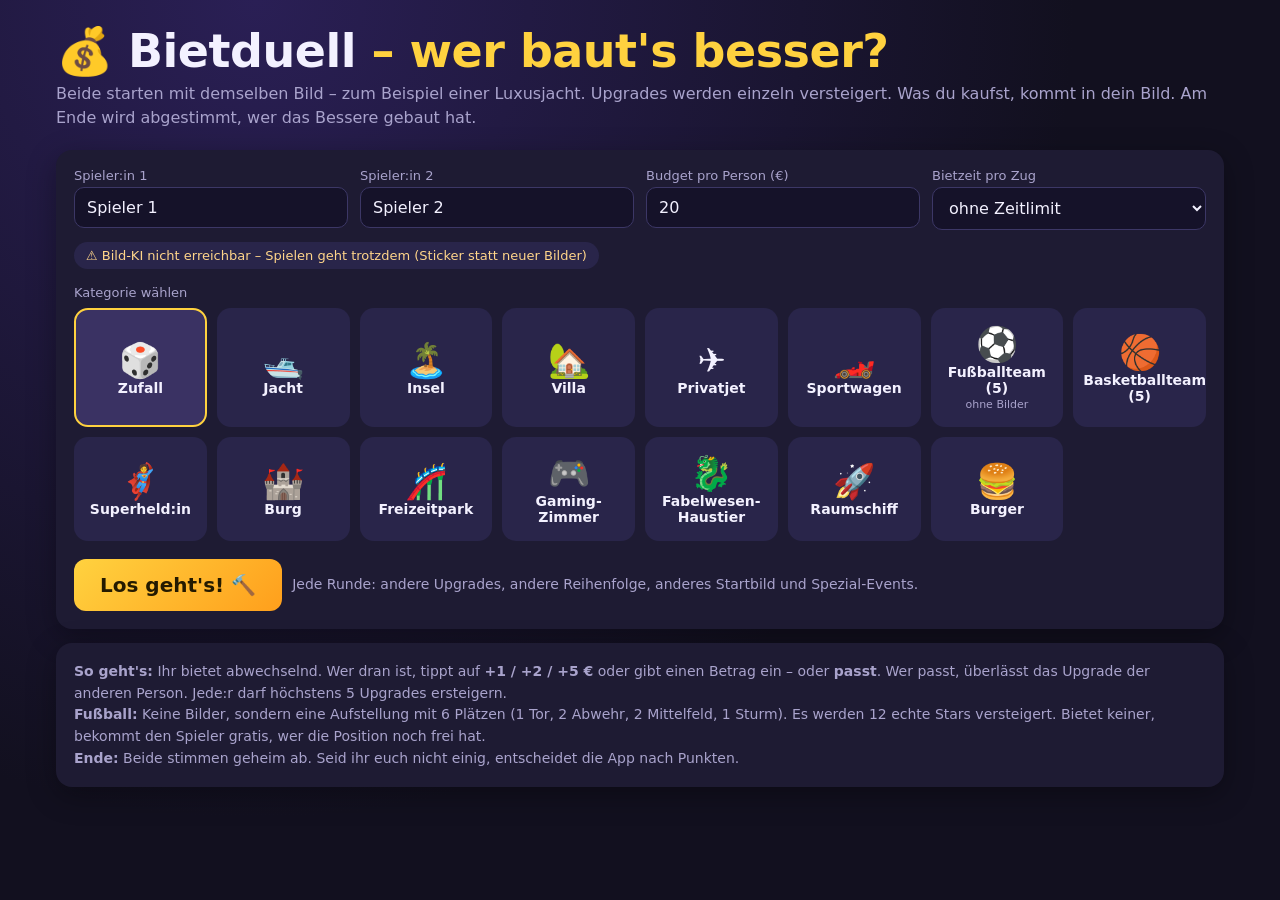
==== commit 666c8da5: "Bietzeit-Timer, Siegesbilanz, Bild speichern; Server-Code gesichert Co-Authored-By: Claude Opus 5.5 " ====
--- a/index.html
+++ b/index.html
@@ -22,7 +22,7 @@
 button:hover:not(:disabled){filter:brightness(1.2)}button:active:not(:disabled){transform:scale(.96)}
 button:disabled{opacity:.35;cursor:not-allowed}
 button:focus-visible,input:focus-visible{outline:3px solid var(--gold);outline-offset:2px}
-input{font:inherit;padding:10px 12px;border-radius:10px;border:1px solid #3c3766;background:#151229;color:var(--txt);width:100%}
+input,select{font:inherit;padding:10px 12px;border-radius:10px;border:1px solid #3c3766;background:#151229;color:var(--txt);width:100%}
 .wrap{max-width:1200px;margin:0 auto;padding:max(16px,env(safe-area-inset-top)) max(16px,env(safe-area-inset-right)) max(16px,env(safe-area-inset-bottom)) max(16px,env(safe-area-inset-left))}
 .install{display:flex;gap:12px;align-items:center;flex-wrap:wrap;margin-bottom:14px;border:2px solid var(--gold)}
 .install img{width:52px;height:52px;border-radius:12px}
@@ -125,7 +125,9 @@
       <div><label for="n1">Spieler:in 1</label><input id="n1" value="Spieler 1" maxlength="18"></div>
       <div><label for="n2">Spieler:in 2</label><input id="n2" value="Spieler 2" maxlength="18"></div>
       <div><label for="budget">Budget pro Person (€)</label><input id="budget" type="number" min="5" max="1000" value="20" inputmode="numeric"></div>
+      <div><label for="timer">Bietzeit pro Zug</label><select id="timer"><option value="0">ohne Zeitlimit</option><option value="10">10 Sekunden</option><option value="20">20 Sekunden</option></select></div>
     </div>
+    <div class="nr" id="bilanzSetup" style="margin-top:10px"></div>
     <div style="margin-top:12px"><span class="chip" id="quota">⏳ Verbinde mit Bild-KI…</span></div>
     <label style="margin-top:16px">Kategorie wählen</label>
     <div class="cats" id="cats"></div>
@@ -278,7 +280,7 @@
 const isLineup=()=>!!(S&&S.cat.lineup);
 const maxWins=()=>S.cat.slots?Object.values(S.cat.slots).reduce((a,b)=>a+b,0):5;
 function show(id){["setup","prep","game","end"].forEach(s=>$(s).classList.toggle("hidden",s!==id));window.scrollTo(0,0)}
-try{ ["n1","n2","budget"].forEach(id=>{const v=localStorage.getItem("bd_"+id); if(v)$(id).value=v}); }catch(e){}
+try{ ["n1","n2","budget","timer"].forEach(id=>{const v=localStorage.getItem("bd_"+id); if(v)$(id).value=v}); }catch(e){}
 
 function renderCats(){
   $("cats").innerHTML=`<button class="cat ${catSel==='random'?'sel':''}" data-id="random"><span class="e">🎲</span>Zufall</button>`+
@@ -301,7 +303,7 @@
 function aiLimit(){ if(aiOff)return; aiOff=true; $("aiBanner").classList.remove("hidden"); loadQuota(); }
 async function loadStart(){
   const i=S.startIdx;
-  try{ const r=await fetch(`start/${S.cat.id}-${i}.jpg`); if(r.ok){const blob=await r.blob(); return {blob,url:URL.createObjectURL(blob)}} }catch(e){}
+  try{ const r=await fetch(`start/${S.cat.id}-${i}.png`); if(r.ok){const blob=await r.blob(); return {blob,url:URL.createObjectURL(blob)}} }catch(e){}
   const prompt=S.cat.scene+", "+S.cat.start[i]+", on a bright sunny day, highly detailed, no text";
   // Ersatz 1: vom eigenen Server erzeugen lassen
   if(!aiOff){ try{ const blob=await (await api(`/base?seed=${S.seed}&free=1&prompt=${encodeURIComponent(prompt)}`)).blob(); return {blob,url:URL.createObjectURL(blob)}; }catch(e){} }
@@ -344,7 +346,7 @@
 /* ========= SPIEL ========= */
 function newGame(catId){
   const cat=catId==="random"||!catId?rnd(CATS):CATS.find(c=>c.id===catId);
-  try{["n1","n2","budget"].forEach(id=>localStorage.setItem("bd_"+id,$(id).value))}catch(e){}
+  try{["n1","n2","budget","timer"].forEach(id=>localStorage.setItem("bd_"+id,$(id).value))}catch(e){}
   const budget=Math.max(1,parseInt($("budget").value)||20);
   let raw;
   if(cat.slots){ raw=[]; for(const [pos,c] of Object.entries(cat.slots)) raw.push(...shuffle(cat.items.filter(x=>x[3]===pos)).slice(0,c*2)); raw=shuffle(raw); }
@@ -428,11 +430,22 @@
   const left=S.items.length-S.idx-1;
   $("log").textContent=left?`Danach noch ${left}.`:"Das ist das letzte!";
 }
+/* Optionaler Timer: Wer die Bietzeit verstreichen lässt, passt automatisch. */
+let tick=null;
+function stopTimer(){clearInterval(tick);tick=null}
+function startTimer(i){
+  stopTimer(); const sec=parseInt($("timer").value)||0; if(!sec)return;
+  const end=Date.now()+sec*1000, key=S.idx+"-"+S.hist.length;
+  const upd=()=>{ const el=$("tLeft"); const left=Math.max(0,Math.ceil((end-Date.now())/1000));
+    if(el){el.textContent=`⏱️ ${left} s`;el.style.color=left<=3?"var(--bad)":""}
+    if(left<=0){ stopTimer(); if(S&&!S.busy&&S.turn===i&&S.idx+"-"+S.hist.length===key) pass(i); } };
+  upd(); tick=setInterval(upd,250);
+}
 function renderBid(){
   const box=$("bidBox"); const i=S.turn, p=S.pl[i];
-  if(S.busy||!eligible(i)){ box.innerHTML=""; return; }
+  if(S.busy||!eligible(i)){ box.innerHTML=""; stopTimer(); return; }
   const min=S.high+1, maxB=p.money;
-  box.innerHTML=`<div class="bid t${i+1}"><div class="who">🫵 <b>${esc(p.name)}</b> ist dran · ${maxB} € übrig</div>
+  box.innerHTML=`<div class="bid t${i+1}"><div class="who">🫵 <b>${esc(p.name)}</b> ist dran · ${maxB} € übrig <span id="tLeft" style="font-weight:800"></span></div>
     <div class="quick">${[1,2,5].map(d=>`<button data-v="${S.high+d}" ${S.high+d>maxB?"disabled":""}>${S.high+d} €</button>`).join("")}</div>
     <div class="bidrow"><input id="bidIn" type="number" min="${min}" max="${maxB}" placeholder="eigener Betrag" inputmode="numeric" aria-label="Eigenes Gebot"><button id="bidGo">Bieten</button></div>
     <button class="pass" id="passBtn">🙅 Passen</button><div class="err" id="bidErr"></div></div>`;
@@ -440,6 +453,7 @@
   $("bidGo").onclick=()=>bid(i,$("bidIn").value);
   $("bidIn").onkeydown=e=>{if(e.key==="Enter")bid(i,$("bidIn").value)};
   $("passBtn").onclick=()=>pass(i);
+  startTimer(i);
 }
 
 function bid(i,raw){
@@ -511,9 +525,18 @@
      <div class="crown hidden">👑</div>
      <h2><span class="nm">${esc(p.name)}</span><span class="money">${p.money} € übrig</span></h2>
      ${isLineup()?lineupHTML(p):`<div class="imgbox">${p.state.url?`<img src="${p.state.url}" alt="Endbild von ${esc(p.name)}">`:""}<div class="stickers">${p.won.slice(p.inImage).map(w=>`<span>${w.e} ${esc(w.n)}</span>`).join("")}</div></div>
-     <ul class="items">${p.won.map(w=>`<li>${w.e} ${esc(w.n)}${w.double?" ⭐":""}</li>`).join("")||"<li>nix ersteigert</li>"}</ul>`}</div>`).join("");
-  S.votes=[];voteStep(0);loadQuota();
-}
+     <ul class="items">${p.won.map(w=>`<li>${w.e} ${esc(w.n)}${w.double?" ⭐":""}</li>`).join("")||"<li>nix ersteigert</li>"}</ul>
+     ${p.state.url&&p.state.url.startsWith("blob:")?`<a class="chip" style="margin-top:10px;text-decoration:none" href="${p.state.url}" download="bietduell-${S.cat.id}-${esc(p.name)}.png">📥 Bild speichern</a>`:""}`}</div>`).join("");
+  stopTimer(); S.votes=[];voteStep(0);loadQuota();
+}
+/* Siegesbilanz: wird pro Namenspaar auf diesem Gerät gemerkt */
+function pairKey(){const n=[$("n1").value.trim()||"Spieler 1",$("n2").value.trim()||"Spieler 2"];return "bd_bilanz_"+[...n].sort().join("|")}
+function getBilanz(){try{return JSON.parse(localStorage.getItem(pairKey()))||{}}catch(e){return {}}}
+function addWin(name){const b=getBilanz();b[name]=(b[name]||0)+1;try{localStorage.setItem(pairKey(),JSON.stringify(b))}catch(e){}return b}
+function bilanzText(b){const n=[$("n1").value.trim()||"Spieler 1",$("n2").value.trim()||"Spieler 2"];
+  return (b[n[0]]||0)+(b[n[1]]||0)?`🏆 Bilanz: ${esc(n[0])} ${b[n[0]]||0} : ${b[n[1]]||0} ${esc(n[1])}`:""}
+function showBilanz(){$("bilanzSetup").innerHTML=bilanzText(getBilanz())}
+["n1","n2"].forEach(id=>$(id).addEventListener("input",showBilanz)); showBilanz();
 function voteStep(i){
   const p=S.pl[i],o=S.pl[1-i];
   $("vote").innerHTML=`<h2>🗳️ ${esc(p.name)} stimmt ab</h2>
@@ -534,7 +557,8 @@
 }
 function crown(i){
   [0,1].forEach(j=>{$("f"+j).classList.toggle("win",j===i);$("f"+j).querySelector(".crown").classList.toggle("hidden",j!==i)});
-  confetti();
+  const b=addWin(S.pl[i].name); const t=bilanzText(b); if(t)$("vote").insertAdjacentHTML("beforeend",`<div class="verdict" style="font-size:16px">${t}</div>`);
+  showBilanz(); confetti();
 }
 function confetti(){
   if(matchMedia("(prefers-reduced-motion: reduce)").matches)return;
@@ -549,7 +573,7 @@
 $("start").onclick=()=>newGame(catSel);
 $("quit").onclick=()=>$("confirmBox").classList.remove("hidden");
 $("cNo").onclick=()=>$("confirmBox").classList.add("hidden");
-$("cYes").onclick=()=>{$("confirmBox").classList.add("hidden");show("setup");loadQuota()};
+$("cYes").onclick=()=>{stopTimer();$("confirmBox").classList.add("hidden");show("setup");loadQuota()};
 $("again").onclick=()=>newGame(S.cat.id);
 $("menu").onclick=()=>{show("setup");loadQuota()};
 
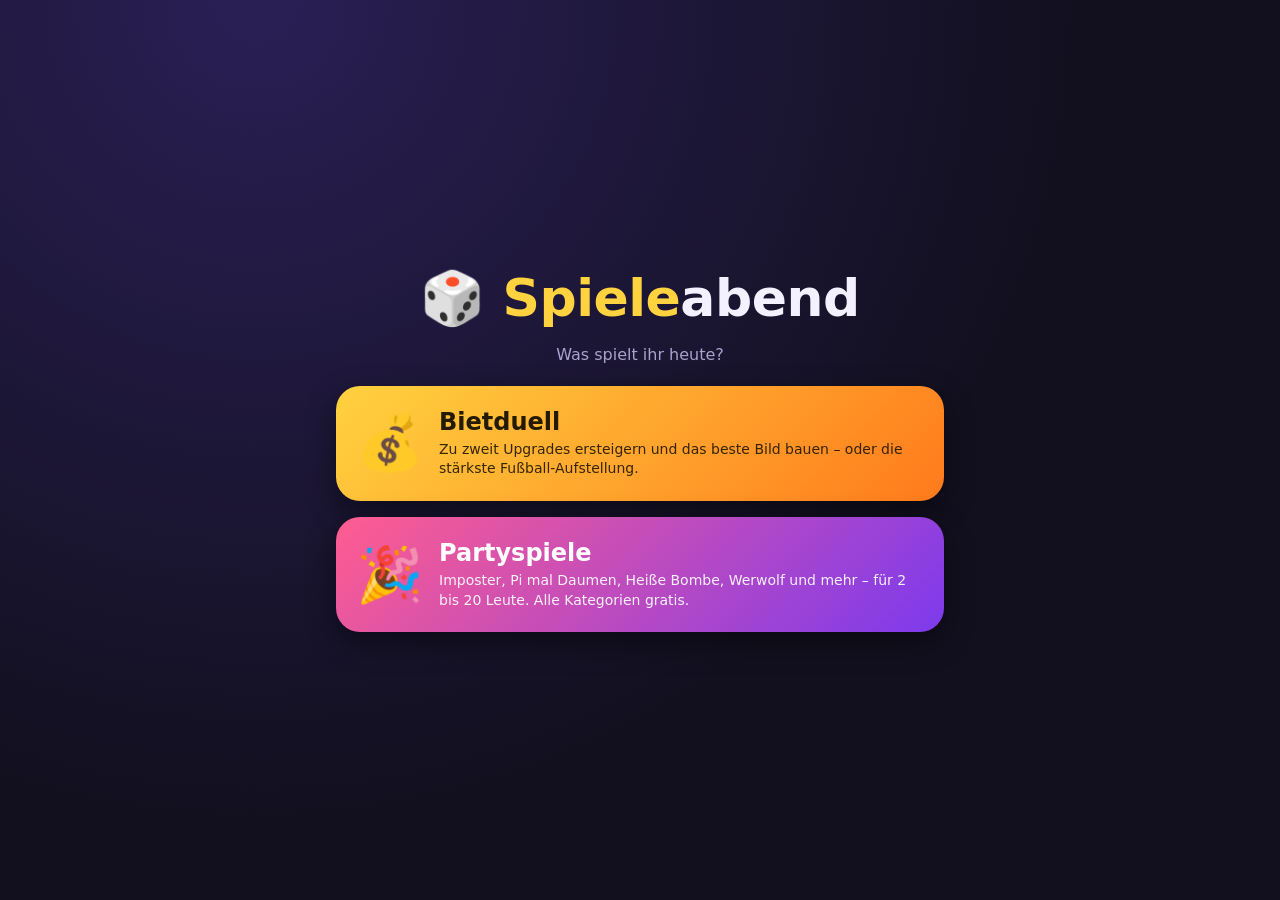
==== commit f0c6742c: "Startmenü mit Bietduell und Partyspielen (Imposter, Schätzen, Heiße Bombe, Werwolf u. a.), alle Kate" ====
--- a/index.html
+++ b/index.html
@@ -4,7 +4,6 @@
 <meta charset="utf-8">
 <meta name="viewport" content="width=device-width, initial-scale=1, viewport-fit=cover">
 <title>Bietduell</title>
-<!-- Als App installierbar (Startbildschirm-Icon, eigenes Fenster ohne Browserleiste) -->
 <link rel="manifest" href="manifest.webmanifest">
 <meta name="theme-color" content="#12101f">
 <link rel="icon" type="image/png" href="icon-192.png">
@@ -14,584 +13,49 @@
 <meta name="apple-mobile-web-app-status-bar-style" content="black-translucent">
 <meta name="apple-mobile-web-app-title" content="Bietduell">
 <style>
-:root{--bg:#12101f;--card:#1e1b33;--card2:#29254a;--txt:#f3f1ff;--mut:#a9a3cc;--p1:#ff5d8f;--p2:#38c6ff;--gold:#ffd23f;--ok:#4ade80;--bad:#f87171;--pitch:#1f7a3f;--pitch2:#23864a;--rad:16px;color-scheme:dark}
+:root{--bg:#12101f;--card:#1e1b33;--card2:#29254a;--txt:#f3f1ff;--mut:#a9a3cc;--gold:#ffd23f;color-scheme:dark}
 *{box-sizing:border-box}
 html,body{background:var(--bg)}
 body{margin:0;background:radial-gradient(circle at 20% 0%,#2a1f55,var(--bg) 60%);color:var(--txt);font-family:system-ui,Segoe UI,Roboto,sans-serif;min-height:100vh;-webkit-tap-highlight-color:transparent}
-button{font:inherit;cursor:pointer;border:0;border-radius:12px;padding:10px 14px;background:var(--card2);color:var(--txt);font-weight:600;transition:transform .08s,filter .15s}
-button:hover:not(:disabled){filter:brightness(1.2)}button:active:not(:disabled){transform:scale(.96)}
-button:disabled{opacity:.35;cursor:not-allowed}
-button:focus-visible,input:focus-visible{outline:3px solid var(--gold);outline-offset:2px}
-input,select{font:inherit;padding:10px 12px;border-radius:10px;border:1px solid #3c3766;background:#151229;color:var(--txt);width:100%}
-.wrap{max-width:1200px;margin:0 auto;padding:max(16px,env(safe-area-inset-top)) max(16px,env(safe-area-inset-right)) max(16px,env(safe-area-inset-bottom)) max(16px,env(safe-area-inset-left))}
-.install{display:flex;gap:12px;align-items:center;flex-wrap:wrap;margin-bottom:14px;border:2px solid var(--gold)}
-.install img{width:52px;height:52px;border-radius:12px}
-h1{font-size:clamp(28px,5vw,46px);margin:8px 0 4px;letter-spacing:-.5px;text-wrap:balance}
+.wrap{max-width:640px;margin:0 auto;min-height:100vh;display:flex;flex-direction:column;justify-content:center;gap:16px;padding:max(20px,env(safe-area-inset-top)) max(16px,env(safe-area-inset-right)) max(20px,env(safe-area-inset-bottom)) max(16px,env(safe-area-inset-left))}
+h1{font-size:clamp(34px,9vw,52px);margin:0;letter-spacing:-.5px;text-align:center}
 h1 span{color:var(--gold)}
-.sub{color:var(--mut);margin:0 0 20px;line-height:1.5}
+.sub{color:var(--mut);text-align:center;margin:0 0 6px}
+a.mode{display:flex;gap:16px;align-items:center;text-decoration:none;color:#fff;border-radius:24px;padding:22px 20px;box-shadow:0 10px 30px #0007;transition:transform .08s}
+a.mode:active{transform:scale(.97)}
+a.mode:focus-visible,button:focus-visible{outline:3px solid var(--gold);outline-offset:3px}
+.mode .e{font-size:54px;line-height:1}
+.mode b{font-size:24px;display:block}
+.mode small{font-size:14px;opacity:.92;line-height:1.4;display:block;margin-top:4px}
+.duell{background:linear-gradient(135deg,#ffd23f,#ff7a1c);color:#241a00!important}
+.party{background:linear-gradient(135deg,#ff5d8f,#7c3aed)}
+.install{display:flex;gap:12px;align-items:center;background:var(--card);border:2px solid var(--gold);border-radius:18px;padding:12px 14px}
+.install img{width:46px;height:46px;border-radius:10px}
+.install div{flex:1;font-size:14px;color:var(--mut)}.install b{color:var(--txt)}
+button{font:inherit;font-weight:700;border:0;border-radius:12px;padding:10px 14px;background:var(--gold);color:#241a00;cursor:pointer}
 .hidden{display:none!important}
-.box{background:var(--card);border-radius:var(--rad);padding:18px;box-shadow:0 8px 30px #0005}
-.row{display:flex;gap:12px;flex-wrap:wrap}
-.row>*{flex:1;min-width:140px}
-label{font-size:13px;color:var(--mut);display:block;margin-bottom:4px}
-.cats{display:grid;grid-template-columns:repeat(auto-fill,minmax(130px,1fr));gap:10px;margin-top:8px}
-.cat{padding:14px 8px;background:var(--card2);border-radius:14px;text-align:center;border:2px solid transparent;font-size:14px}
-.cat .e{font-size:34px;display:block}.cat.sel{border-color:var(--gold);background:#3a3263}
-.cat small{display:block;color:var(--mut);font-weight:500;font-size:11px;margin-top:2px}
-.big{font-size:20px;padding:14px 26px;background:linear-gradient(135deg,var(--gold),#ff9f1c);color:#241a00}
-.chip{display:inline-block;background:var(--card2);padding:6px 12px;border-radius:999px;font-size:13px;color:var(--mut)}
-.chip.ok{color:var(--ok)}.chip.warn{color:#ffd58a}
-.banner{background:#3a2a10;color:#ffd58a;padding:10px 12px;border-radius:10px;font-size:14px;margin-bottom:12px}
-/* Spielansicht: Karte oben, darunter beide Teams nebeneinander (auch am Handy) */
-.game{display:grid;grid-template-columns:1fr minmax(280px,360px) 1fr;gap:14px;align-items:start}
-@media(max-width:900px){.game{grid-template-columns:1fr 1fr;gap:10px}.center{order:-1;grid-column:1/-1}}
-.pl{border-top:5px solid var(--p1);transition:box-shadow .2s;min-width:0}.pl.p2{border-top-color:var(--p2)}
-.pl.turn{box-shadow:0 0 0 3px var(--gold),0 8px 30px #0005}
-.pl.lead .nm::after{content:" 🏷️"}
-.pl h2{margin:0 0 6px;font-size:20px;display:flex;justify-content:space-between;align-items:center;gap:6px;flex-wrap:wrap}
-.pl .nm{overflow:hidden;text-overflow:ellipsis;white-space:nowrap;max-width:100%}
-.money{font-size:24px;font-weight:800;color:var(--gold);font-variant-numeric:tabular-nums}
-.slots{display:flex;gap:4px;margin:4px 0 10px}.slot{flex:1;height:7px;border-radius:4px;background:#3c3766}.slot.f{background:var(--ok)}
-.imgbox{position:relative;aspect-ratio:4/3;max-width:100%;border-radius:12px;overflow:hidden;background:#0d0b1a}
-.imgbox img{width:100%;height:100%;object-fit:cover;display:block}
-.stickers{position:absolute;left:6px;right:6px;bottom:6px;display:flex;flex-wrap:wrap;gap:4px}
-.stickers span{background:#000b;border-radius:999px;padding:2px 8px;font-size:12px}
-.loader{position:absolute;inset:0;display:grid;place-items:center;background:#0d0b1acc;color:var(--mut);font-size:13px;text-align:center;padding:10px}
-.spin{width:30px;height:30px;border:4px solid #3c3766;border-top-color:var(--gold);border-radius:50%;animation:s 1s linear infinite;margin:0 auto 8px}
-@keyframes s{to{transform:rotate(360deg)}}
-.items{list-style:none;padding:0;margin:10px 0 0;display:flex;flex-wrap:wrap;gap:6px}
-.items li{background:var(--card2);padding:4px 9px;border-radius:999px;font-size:12px}
-/* Fußball-Aufstellung */
-.pitch{position:relative;border-radius:12px;padding:12px 8px;background:repeating-linear-gradient(0deg,var(--pitch) 0 28px,var(--pitch2) 28px 56px);border:2px solid #ffffff55;display:grid;gap:10px}
-.pitch::before{content:"";position:absolute;left:8%;right:8%;top:50%;border-top:2px solid #ffffff44}
-.line{display:flex;justify-content:center;gap:8px;position:relative}
-.spot{background:#0d2b18dd;border:2px solid #ffffff66;border-radius:10px;padding:5px 6px;min-width:0;flex:0 1 46%;text-align:center;font-size:12px;line-height:1.25}
-.spot b{display:block;font-size:13px;white-space:nowrap;overflow:hidden;text-overflow:ellipsis}
-.spot.empty{border-style:dashed;color:#ffffffaa;background:#0d2b1866}
-.spot .pos{font-size:10px;letter-spacing:.06em;text-transform:uppercase;color:#ffffffbb}
-.strength{margin-top:8px;font-size:13px;color:var(--mut)}
-/* Mitte: aktuelles Upgrade + Bieten */
-.center .item{text-align:center}
-.nr{color:var(--mut);font-size:14px}
-.item .e{font-size:64px;line-height:1.1;margin:6px 0}
-.item .n{font-size:24px;font-weight:800;text-wrap:balance}
-.ev{display:inline-block;margin-top:8px;padding:4px 10px;border-radius:999px;background:var(--gold);color:#241a00;font-weight:700;font-size:13px}
-.ev.pos{background:var(--card2);color:var(--txt)}
-.high{margin:14px 0 8px;padding:12px;border-radius:12px;background:#151229;text-align:center}
-.high .v{font-size:38px;font-weight:900;font-variant-numeric:tabular-nums}
-.high.l1{box-shadow:inset 0 0 0 3px var(--p1)}.high.l2{box-shadow:inset 0 0 0 3px var(--p2)}
-.hist{font-size:13px;color:var(--mut);text-align:center;min-height:18px}
-.bid{margin-top:10px;padding:12px;border-radius:12px;background:#151229}
-.bid .who{font-size:15px;margin-bottom:8px;text-align:center}
-.bid.t1{box-shadow:inset 0 0 0 3px var(--p1)}.bid.t2{box-shadow:inset 0 0 0 3px var(--p2)}
-.quick{display:grid;grid-template-columns:repeat(3,1fr);gap:8px;margin-bottom:8px}
-.quick button{font-size:17px;padding:12px 6px;background:linear-gradient(135deg,var(--gold),#ff9f1c);color:#241a00}
-.bidrow{display:grid;grid-template-columns:1fr auto;gap:8px}
-.bidrow input{font-size:20px;font-weight:800;text-align:center}
-.pass{width:100%;margin-top:8px;background:#3a2030}
-.err{color:var(--bad);font-size:13px;min-height:18px;margin-top:4px;text-align:center}
-.log{font-size:13px;color:var(--mut);margin-top:8px;text-align:center}
-.flash{animation:f .6s}@keyframes f{0%{transform:scale(1)}40%{transform:scale(1.04);box-shadow:0 0 0 4px var(--gold)}100%{transform:scale(1)}}
-.final{display:grid;grid-template-columns:1fr 1fr;gap:14px}@media(max-width:700px){.final{grid-template-columns:1fr}}
-.win{outline:4px solid var(--gold)}
-.crown{font-size:40px;text-align:center}
-.rules{color:var(--mut);font-size:14px;line-height:1.55}
-.top{display:flex;justify-content:space-between;align-items:center;gap:10px;flex-wrap:wrap;margin-bottom:12px}
-.prep{max-width:520px;margin:60px auto;text-align:center}
-.bar{height:10px;background:#3c3766;border-radius:6px;overflow:hidden;margin:14px 0}.bar div{height:100%;background:var(--gold);width:0;transition:width .4s}
-.votebox{max-width:640px;margin:20px auto;text-align:center}
-.votebtns{display:grid;grid-template-columns:1fr 1fr;gap:10px;margin-top:12px}
-.votebtns button{font-size:18px;padding:16px}
-.verdict{margin-top:14px;font-size:18px;line-height:1.5}
-.confirm{position:fixed;inset:0;background:#000a;display:grid;place-items:center;z-index:20;padding:16px}
-.confirm .box{max-width:360px;text-align:center}
-@media(prefers-reduced-motion:reduce){*{animation:none!important;transition:none!important}}
 </style>
 </head>
 <body>
 <div class="wrap">
-
-<!-- START -->
-<section id="setup">
-  <h1>💰 Bietduell <span>– wer baut's besser?</span></h1>
-  <div class="box install hidden" id="installBox">
-    <img src="icon-192.png" alt="">
-    <div style="flex:1;min-width:180px"><b>Bietduell als App</b><div class="nr" id="installTxt">Mit eigenem Icon am Startbildschirm, ohne Browserleiste.</div></div>
-    <button class="big" id="installBtn">📲 Installieren</button>
-  </div>
-  <p class="sub">Beide starten mit demselben Bild – zum Beispiel einer Luxusjacht. Upgrades werden einzeln versteigert. Was du kaufst, kommt in dein Bild. Am Ende wird abgestimmt, wer das Bessere gebaut hat.</p>
-  <div class="box">
-    <div class="row">
-      <div><label for="n1">Spieler:in 1</label><input id="n1" value="Spieler 1" maxlength="18"></div>
-      <div><label for="n2">Spieler:in 2</label><input id="n2" value="Spieler 2" maxlength="18"></div>
-      <div><label for="budget">Budget pro Person (€)</label><input id="budget" type="number" min="5" max="1000" value="20" inputmode="numeric"></div>
-      <div><label for="timer">Bietzeit pro Zug</label><select id="timer"><option value="0">ohne Zeitlimit</option><option value="10">10 Sekunden</option><option value="20">20 Sekunden</option></select></div>
-    </div>
-    <div class="nr" id="bilanzSetup" style="margin-top:10px"></div>
-    <div style="margin-top:12px"><span class="chip" id="quota">⏳ Verbinde mit Bild-KI…</span></div>
-    <label style="margin-top:16px">Kategorie wählen</label>
-    <div class="cats" id="cats"></div>
-    <div style="margin-top:18px;display:flex;gap:10px;flex-wrap:wrap;align-items:center">
-      <button class="big" id="start">Los geht's! 🔨</button>
-      <span class="rules">Jede Runde: andere Upgrades, andere Reihenfolge, anderes Startbild und Spezial-Events.</span>
-    </div>
-  </div>
-  <div class="box rules" style="margin-top:14px">
-    <b>So geht's:</b> Ihr bietet abwechselnd. Wer dran ist, tippt auf <b>+1 / +2 / +5 €</b> oder gibt einen Betrag ein – oder <b>passt</b>. Wer passt, überlässt das Upgrade der anderen Person. Jede:r darf höchstens 5 Upgrades ersteigern.<br>
-    <b>Fußball:</b> Keine Bilder, sondern eine Aufstellung mit 6 Plätzen (1 Tor, 2 Abwehr, 2 Mittelfeld, 1 Sturm). Es werden 12 echte Stars versteigert. Bietet keiner, bekommt den Spieler gratis, wer die Position noch frei hat.<br>
-    <b>Ende:</b> Beide stimmen geheim ab. Seid ihr euch nicht einig, entscheidet die App nach Punkten.
-  </div>
-</section>
-
-<!-- VORBEREITUNG -->
-<section id="prep" class="hidden">
-  <div class="box prep">
-    <div class="spin"></div>
-    <h2 id="prepTitle">Spiel wird vorbereitet…</h2>
-    <div class="bar"><div id="prepBar"></div></div>
-    <div class="nr" id="prepTxt">Startbild wird geladen</div>
-  </div>
-</section>
-
-<!-- SPIEL -->
-<section id="game" class="hidden">
-  <div class="top">
-    <h1 style="font-size:26px;margin:0" id="gTitle"></h1>
-    <button id="quit">✖ Abbrechen</button>
-  </div>
-  <div class="banner hidden" id="aiBanner">Die Gratis-Bilder für heute sind aufgebraucht. Ihr könnt weiterspielen – neue Upgrades erscheinen als Sticker auf dem Bild.</div>
-  <div class="game">
-    <div class="box pl p1" id="pl0"></div>
-    <div class="box center">
-      <div class="item" id="itemCard"></div>
-      <div class="high" id="high"></div>
-      <div class="hist" id="hist"></div>
-      <div id="bidBox"></div>
-      <div class="log" id="log"></div>
-    </div>
-    <div class="box pl p2" id="pl1"></div>
-  </div>
-</section>
-
-<!-- ENDE -->
-<section id="end" class="hidden">
-  <h1 style="text-align:center">🏁 Wer hat <span id="eCat"></span>?</h1>
-  <div class="box votebox" id="vote"></div>
-  <div class="final" id="final"></div>
-  <div style="text-align:center;margin-top:18px;display:flex;gap:10px;justify-content:center;flex-wrap:wrap">
-    <button class="big" id="again">🔁 Nochmal (gleiche Kategorie)</button>
-    <button id="menu">📋 Andere Kategorie</button>
-  </div>
-</section>
+  <h1>🎲 <span>Spiele</span>abend</h1>
+  <p class="sub">Was spielt ihr heute?</p>
+  <a class="mode duell" href="duell.html"><span class="e">💰</span><span><b>Bietduell</b><small>Zu zweit Upgrades ersteigern und das beste Bild bauen – oder die stärkste Fußball-Aufstellung.</small></span></a>
+  <a class="mode party" href="party/"><span class="e">🎉</span><span><b>Partyspiele</b><small>Imposter, Pi mal Daumen, Heiße Bombe, Werwolf und mehr – für 2 bis 20 Leute. Alle Kategorien gratis.</small></span></a>
+  <div class="install hidden" id="installBox"><img src="icon-192.png" alt=""><div id="installTxt"><b>Als App installieren</b><br>Mit eigenem Icon am Startbildschirm.</div><button id="installBtn">📲 Installieren</button></div>
 </div>
-
-<div class="confirm hidden" id="confirmBox"><div class="box"><p style="font-size:18px;margin-top:0">Spiel wirklich abbrechen?</p><div class="row"><button id="cNo">Weiterspielen</button><button id="cYes" style="background:#5a2240">Abbrechen</button></div></div></div>
-
 <script>
-/* ========= KATEGORIEN =========
-   Jede Kategorie startet mit einem SCHÖNEN Grundbild (start), das für beide gleich ist.
-   Die Dinge sind echte Upgrades, die im Bild sichtbar dazukommen: [Emoji, Name, englische Bildanweisung, Position (nur Fußball), Punktewert].
-   Pro Spiel werden 10 zufällig gezogen. */
-const CATS = [
- {id:"jacht",e:"🛥️",n:"Jacht",art:"die schönste Jacht",subj:"yacht",scene:"professional photo of a luxury yacht, side view, the whole yacht visible",
-  start:["a sleek white modern luxury motor yacht anchored in calm turquoise water near a rocky coast","an elegant white superyacht with dark tinted windows anchored in a clear blue bay","a stylish white luxury yacht with teak decks anchored off a Mediterranean coast"],
-  items:[["🏄","Paddle-Station","colorful stand-up paddle boards and kayaks on the swim platform at the back","",7],["👨‍🍳","Privatkoch","a private chef in a white uniform grilling seafood on the open sun deck","",7],["🌊","Jetskis","two shiny jet skis in the water right next to the yacht","",8],["🚁","Hubschrauber","a helicopter parked on a helipad on the top deck","",9],["🏊","Pool an Deck","a glass-walled swimming pool on the front deck","",9],["🛝","Wasserrutsche","a giant inflatable water slide from the top deck into the sea","",8],["🛁","Whirlpool","a bubbling jacuzzi on the upper deck","",7],["🎧","DJ-Party","a DJ booth with party lights and people dancing on the deck","",7],["☀️","Sonnendeck","white sun loungers and umbrellas on the sun deck","",6],["💡","Unterwasser-Lichter","glowing blue underwater lights around the hull","",7],["🐬","Delfine","dolphins jumping out of the water next to the yacht","",7],["🚤","Beiboot","a small speedboat tender next to the yacht","",6],["🎬","Freiluftkino","a big outdoor cinema screen on the back deck","",7],["✨","Goldene Akzente","gold-plated railings and gold details on the hull","",8],["🪂","Parasailing","a colorful parasailing parachute flying behind the yacht","",7],["🎆","Feuerwerk","fireworks exploding in the sky above the yacht","",8],["🤿","Tauchbasis","diving equipment and divers on the swim platform","",6],["🏢","Drittes Deck","an additional third deck on top making the yacht bigger","",9]]},
- {id:"insel",e:"🏝️",n:"Insel",art:"die schönste Insel",subj:"island",scene:"aerial drone photo of a small private tropical island, the whole island visible",
-  start:["a beautiful small tropical island with white sand beaches and palm trees in turquoise water","a lush green tropical island with a sandy lagoon and palm trees in clear blue sea","a small paradise island with a white beach, palm trees and a coral lagoon"],
-  items:[["🏡","Luxusvilla","a modern luxury villa with big glass windows among the palms","",9],["🏊","Infinity-Pool","an infinity pool overlooking the ocean","",8],["🛖","Wasser-Bungalows","a row of overwater bungalows on stilts in the lagoon","",9],["🚁","Helikopterlandeplatz","a helipad with a helicopter","",8],["🛥️","Steg mit Jacht","a wooden pier with a luxury yacht moored","",8],["🍹","Strandbar","a beach bar with lights and lounge chairs","",6],["🗼","Leuchtturm","a tall red and white lighthouse","",6],["💦","Wasserfall","a waterfall flowing down a green hill","",7],["🌳","Baumhaus-Lodge","a big treehouse lodge connected by rope bridges","",7],["🛝","Riesenrutsche","a giant water slide from a hill into the sea","",7],["🦩","Flamingos","a flock of pink flamingos on the beach","",6],["🎾","Tennisplatz","a tennis court","",6],["⛳","Golfplatz","a green golf course","",7],["⛵","Segelboot","a white sailboat anchored near the beach","",6],["🔥","Lagerfeuer-Lounge","a beach lounge with a bonfire and hammocks","",6],["🎆","Feuerwerk","fireworks above the island","",7],["🐠","Korallenriff","a colorful coral reef visible in the clear water","",7]]},
- {id:"haus",e:"🏡",n:"Villa",art:"die beste Villa",subj:"villa",scene:"professional photo of a luxury villa on a big property, the whole property visible",
-  start:["a modern white luxury villa with big glass windows on a large green property","an elegant modern villa with a flat roof and a large lawn","a stylish modern mansion with wooden facade on a big property"],
-  items:[["🏊","Pool mit Rutsche","a large swimming pool with a water slide","",9],["🏎️","Supercar-Garage","an open glass garage with colorful supercars","",9],["🎾","Tennisplatz","a tennis court","",6],["🌇","Dachterrasse","a rooftop terrace with lounge furniture and lights","",7],["🚁","Helikopterlandeplatz","a helipad with a helicopter","",8],["⛲","Springbrunnen","a big fountain in front of the villa","",6],["🌳","Baumhaus","a big treehouse","",6],["⚽","Fußballplatz","a private football pitch","",7],["🐟","Koi-Teich","a koi pond with a wooden bridge","",6],["🔥","Feuerstelle","an outdoor fire pit lounge","",6],["🐎","Pferdestall","a stable with horses","",7],["🎬","Freiluftkino","an outdoor cinema screen with seats","",7],["🏀","Basketballplatz","a basketball court","",6],["🍇","Weinberg","rows of vineyards around the property","",7],["🏁","Kartbahn","a private go-kart race track","",8],["🎢","Achterbahn","a small roller coaster in the garden","",9]]},
- {id:"jet",e:"✈️",n:"Privatjet",art:"den besten Privatjet",subj:"private jet",scene:"professional photo of a private jet parked on an airport apron, side view, the whole jet visible",
-  start:["a sleek white modern private business jet with the stairs down","an elegant white private jet with a dark blue stripe","a shiny white long-range private jet parked on the tarmac"],
-  items:[["✨","Goldene Lackierung","shiny gold paint on the whole jet","",9],["🟥","Roter Teppich","a red carpet leading to the stairs","",6],["🍾","Champagner-Empfang","a table with champagne glasses next to the stairs","",6],["🚘","Limousine","a black stretch limousine parked next to the jet","",7],["🏢","Eigener Hangar","a modern private hangar with the company logo behind it","",7],["👩‍✈️","Crew","a pilot and flight attendants in uniforms standing at the stairs","",6],["🏁","Rennstreifen","racing stripes along the jet","",6],["💜","Neon-Licht","neon underglow lights under the jet","",7],["🐉","Drachen-Design","a big dragon painting on the side of the jet","",8],["🏎️","Sportwagen","a red sports car parked next to the jet","",7],["🚀","Raketentriebwerke","extra rocket engines with flames","",8],["🚁","Helikopter-Shuttle","a helicopter parked next to the jet","",8],["🪟","Panoramafenster","huge panoramic windows","",7],["🎈","Willkommens-Ballons","balloons and decorations at the stairs","",5],["🛡️","Militär-Look","matte black stealth paint","",7]]},
- {id:"auto",e:"🏎️",n:"Sportwagen",art:"das beste Auto",subj:"sports car",scene:"professional photo of a sports car, three quarter view, the whole car visible",
-  start:["a sleek modern silver sports car on a mountain road","a shiny black sports car in front of a modern building","a white modern sports car on a coastal road"],
-  items:[["🦋","Flügeltüren","gullwing doors open","",8],["🪞","Chrom-Lack","mirror chrome paint","",8],["🛫","Heckflügel","a big carbon rear wing","",7],["💜","Neon-Unterboden","neon underglow","",7],["⚫","Carbon-Look","carbon fiber body parts","",7],["🚀","Raketenantrieb","rocket boosters with flames at the back","",9],["🥇","Goldfelgen","gold rims","",7],["🔥","Flammen-Lack","flame paint job","",7],["🏁","Rennstreifen","racing stripes","",6],["🛸","Schwebe-Modus","hovering above the road with blue glow instead of wheels","",9],["☀️","Cabrio","convertible with the roof open","",6],["🔊","V12-Motor","a massive exposed chrome engine on the hood","",8],["🏆","Pokal auf dem Dach","a big golden trophy on the roof","",6],["🌈","Regenbogen-Lack","iridescent rainbow paint","",7],["🛞","Rennreifen","wide racing slick tires","",6]]},
- {id:"fussball",e:"⚽",n:"Fußballteam (5)",art:"das beste Fußballteam",subj:"football team",lineup:true,slots:{TW:1,V:2,MF:2,ST:1},
-  scene:"team photo of exactly five football players standing side by side in one row on a pitch, from left to right: a goalkeeper wearing gloves, a defender, two midfielders, a striker, full bodies visible",
-  start:["all five are regular players in plain white kits on a well-kept grass pitch in a big stadium","all five are regular players in plain blue kits in a big stadium","all five are regular players in plain red kits in a big stadium"],
-  // Echte Stars: Name steht auf der Karte, im Bild wird nur Statur/Stil beschrieben (keine Gesichter echter Personen nachgebaut)
-  items:[
-   ["🧤","Thibaut Courtois","a very tall goalkeeper with short dark hair and giant gloves","TW",9],
-   ["🧤","Alisson Becker","a tall bearded goalkeeper with dark hair in a bright green goalkeeper kit","TW",9],
-   ["🧤","Manuel Neuer","a tall experienced goalkeeper with short blond hair in a neon goalkeeper kit","TW",8],
-   ["🧤","Gianluigi Donnarumma","a giant goalkeeper with dark hair and a beard, arms spread wide","TW",8],
-   ["🧤","Emiliano Martínez","a confident goalkeeper with dark hair celebrating with fists clenched","TW",8],
-   ["🛡️","Virgil van Dijk","a very tall muscular defender with a short beard and captain armband","V",9],
-   ["🛡️","William Saliba","a tall athletic young defender with short dark hair","V",8],
-   ["🛡️","Rúben Dias","a strong defender with a beard and a serious look","V",8],
-   ["🛡️","Achraf Hakimi","a fast athletic full-back with short curly hair","V",8],
-   ["🛡️","David Alaba","an elegant defender with a short beard and a headband","V",8],
-   ["🎩","Jude Bellingham","a confident young midfielder celebrating with arms spread wide","MF",9],
-   ["🎩","Kevin De Bruyne","a blond midfielder with a calm confident look","MF",9],
-   ["🎩","Florian Wirtz","a young skillful midfielder with short brown hair dribbling a ball","MF",9],
-   ["🎩","Jamal Musiala","a slim young dribbler with short curly hair juggling a ball","MF",9],
-   ["🎩","Pedri","a slim young playmaker with dark hair","MF",8],
-   ["🎩","Rodri","a tall calm defensive midfielder with dark hair","MF",9],
-   ["🎩","Luka Modrić","an experienced slim playmaker with long blond hair","MF",8],
-   ["🎩","Marcel Sabitzer","a strong midfielder with short hair shooting a ball","MF",7],
-   ["⚡","Erling Haaland","a very tall muscular striker with long blond hair tied back","ST",10],
-   ["⚡","Kylian Mbappé","a very fast athletic striker with a shaved head celebrating with arms crossed","ST",10],
-   ["⚡","Harry Kane","a strong striker with short brown hair pointing to the sky","ST",9],
-   ["⚡","Lamine Yamal","a very young skillful winger with curly hair dribbling","ST",9],
-   ["⚡","Vinícius Júnior","a fast skillful winger with dark hair dancing in celebration","ST",9],
-   ["⚡","Marko Arnautović","a tall powerful striker with a beard and tattoos","ST",8]]},
- {id:"basket",e:"🏀",n:"Basketballteam (5)",art:"das beste Basketballteam",subj:"basketball team",scene:"team photo of five basketball players standing side by side on an indoor court, full bodies visible",
-  start:["five regular players in plain grey kits on a clean indoor court","five regular players in plain white kits in a school sports hall","five regular players in plain black kits on an indoor court"],
-  items:[["🦒","2,30 m Center","one player becomes an extremely tall center","",9],["🎯","Dreier-Maschine","one player becomes a confident sharpshooter spinning a ball on his finger","",8],["🦘","Dunk-König","one player becomes an athletic dunker jumping high","",9],["🧠","Spielmacher","one player becomes a genius point guard with a headband","",8],["🛡️","Verteidigungs-Monster","one player becomes a huge muscular defender","",8],["🤖","Cyborg-Forward","one player becomes a cyborg","",7],["👟","Leuchtende Schuhe","everyone wears glowing sneakers","",6],["👕","Gold-Trikots","everyone wears shiny gold jerseys","",7],["🏟️","Volle Arena","the background becomes a packed arena with lights","",8],["🐻","Bär-Maskottchen","a bear mascot stands next to them","",5],["🎉","Cheerleader","cheerleaders and confetti around them","",6],["🧑‍🏫","Trainer-Legende","a legendary coach in a suit stands next to them","",6],["🏆","Meisterpokal","a huge championship trophy in front of them","",8],["🔥","Feuerball","one player holds a basketball on fire","",7]]},
- {id:"held",e:"🦸",n:"Superheld:in",art:"die stärkste Heldenfigur",subj:"superhero",scene:"cinematic full body photo of a superhero standing on a rooftop of a city",
-  start:["a confident superhero in a simple blue suit with a red cape","a confident superhero in a simple black suit with a silver cape","a confident superhero in a simple green suit with a mask"],
-  items:[["🕊️","Fliegen","the superhero is now flying in the air above the rooftop","",9],["🔥","Feuerhände","both hands are burning with fire","",8],["❄️","Eis-Kräfte","ice crystals and frost swirling around the hands","",7],["⚡","Blitze","lightning bolts around the body","",8],["🛡️","Goldrüstung","golden armor on the suit","",8],["✨","Lichtumhang","the cape is made of glowing light","",7],["🐉","Drache","a dragon sitting next to the superhero","",9],["👁️","Laserblick","red laser beams from the eyes","",7],["🌀","Portal","a glowing magic portal behind the superhero","",7],["⏱️","Zeitreise-Uhr","a big glowing watch on the wrist","",6],["🤖","Roboter-Arm","a high-tech robotic arm","",7],["🦅","Adler-Begleiter","a golden eagle on the shoulder","",6],["🌟","Aura","a bright golden aura around the body","",7],["🛸","Hoverboard","standing on a glowing hoverboard","",7],["⚔️","Laserschwert","holding a glowing energy sword","",8]]},
- {id:"burg",e:"🏰",n:"Burg",art:"die mächtigste Burg",subj:"castle",scene:"epic professional photo of a castle on a hill, the whole castle visible",
-  start:["a majestic medieval stone castle on a green hill","a beautiful fairytale castle with white walls on a hill","a strong stone fortress castle on a rocky hill"],
-  items:[["🐉","Drache auf dem Turm","a dragon sitting on the highest tower","",9],["🐊","Wassergraben","a moat with water around the castle","",6],["🌉","Zugbrücke","a wooden drawbridge at the gate","",6],["🗼","Extra-Türme","additional tall towers","",8],["🚩","Fahnen","colorful banners and flags","",5],["⚔️","Ritter-Armee","an army of knights in front of the castle","",8],["💦","Wasserfall","a waterfall next to the castle","",7],["💎","Schatz","a glowing treasure chest at the gate","",7],["🔮","Zaubererturm","a wizard tower with magic glow","",8],["🌿","Labyrinth-Garten","a hedge maze garden","",6],["🦄","Einhörner","unicorns grazing in front of the castle","",7],["🌕","Vollmond","a huge full moon behind the castle","",6],["🎆","Feuerwerk","fireworks above the castle","",7],["🏹","Kanonen","cannons on the walls","",6],["✨","Goldene Dächer","golden roofs on the towers","",8]]},
- {id:"park",e:"🎢",n:"Freizeitpark",art:"den besten Freizeitpark",subj:"amusement park",scene:"aerial photo of an amusement park, the whole park visible",
-  start:["a clean small amusement park with a carousel, paths and green lawns","a small modern theme park with colorful paths and a fountain","a small amusement park with a carousel and food stands"],
-  items:[["🎢","Looping-Achterbahn","a huge roller coaster with loops","",9],["🎡","Riesenrad","a giant ferris wheel","",8],["🛶","Wildwasserbahn","a log flume water ride","",7],["🗼","Freifallturm","a tall drop tower","",8],["👻","Geisterbahn","a spooky haunted house ride","",6],["🏰","Märchenschloss","a fairytale castle in the center","",8],["🌊","Wasserpark","a water park with slides","",8],["🏎️","Kartbahn","a go-kart track","",6],["🎆","Feuerwerk","fireworks in the sky","",7],["🦖","Dino-Welt","life-size dinosaur figures","",7],["🐙","Riesenkrake","a giant octopus ride","",7],["🚗","Autoscooter","bumper cars","",5],["🍭","Süßigkeiten-Stände","colorful candy and ice cream stands","",5],["🚝","Einschienenbahn","a monorail around the park","",7],["🎈","Heißluftballon","a hot air balloon above the park","",6]]},
- {id:"zimmer",e:"🎮",n:"Gaming-Zimmer",art:"das beste Zimmer",subj:"room",scene:"professional photo of a bedroom interior, wide angle",
-  start:["a clean modern teenager bedroom with a desk, a gaming PC and a bed","a tidy modern bedroom with a desk, a monitor and a big window","a cozy modern bedroom with a desk, a gaming chair and a bed"],
-  items:[["🖥️","Triple-Monitor","a huge triple curved monitor setup on the desk","",9],["🌈","RGB-Licht","rgb lighting everywhere","",7],["💺","Gaming-Thron","a big racing gaming chair","",7],["🧃","Getränke-Kühlschrank","a glass drink fridge full of drinks","",6],["🛋️","Riesen-Sitzsack","a giant bean bag","",6],["📽️","Beamer-Wand","a projector image on a full wall","",8],["🥽","VR-Station","a virtual reality headset station","",7],["🕹️","Arcade-Automat","a retro arcade machine","",7],["🏁","Rennsimulator","a racing simulator cockpit","",8],["🐠","Aquarium-Wand","an aquarium wall","",8],["💡","Neon-Schild","a neon sign on the wall","",5],["🔵","Bällebad","a ball pit","",6],["🛝","Rutsche","a slide from a loft bed into the room","",7],["🍿","Popcorn-Maschine","a popcorn machine","",5],["🏆","Pokal-Regal","a shelf full of gaming trophies","",6]]},
- {id:"tier",e:"🐉",n:"Fabelwesen-Haustier",art:"das coolste Haustier",subj:"creature",scene:"fantasy portrait photo of a pet creature in a meadow",
-  start:["a cute fluffy small white fox-like creature with big eyes","a cute small fluffy cat-like creature with blue eyes","a cute small fluffy puppy-like creature with soft fur"],
-  items:[["🐲","Drachenflügel","big dragon wings","",9],["🦄","Einhorn-Horn","a glowing unicorn horn","",8],["🦁","Löwenmähne","a golden lion mane","",7],["🌈","Regenbogenfell","rainbow colored fur","",7],["🔥","Feueratem","breathing fire","",8],["💎","Kristallaugen","glowing crystal eyes","",6],["👑","Krone","a tiny golden crown","",6],["🌟","Leuchtaura","a glowing magical aura","",7],["🛡️","Goldrüstung","golden armor","",8],["🦚","Pfauenschwanz","a big peacock tail","",7],["⚡","Blitze","lightning sparks around it","",7],["🦋","Schmetterlinge","glowing butterflies around it","",5],["🎀","Schleife","a big red bow","",4],["🌸","Blumenkranz","a flower crown","",5],["🐾","Riesengröße","it is now as big as a horse","",8]]},
- {id:"raum",e:"🚀",n:"Raumschiff",art:"das beste Raumschiff",subj:"spaceship",scene:"sci-fi photo of a spaceship in space, the whole ship visible",
-  start:["a sleek white futuristic spaceship near a blue planet","an elegant silver spaceship flying near a moon","a sleek modern spaceship flying among the stars"],
-  items:[["🔥","Hyperantrieb","glowing blue hyperdrive engines","",9],["🛡️","Energieschild","a blue energy shield bubble","",7],["🔫","Laserkanonen","laser cannons firing","",7],["🌌","Glaskuppel","a glass dome cockpit","",6],["🛸","Begleit-Drohnen","escort drones flying around it","",6],["🪐","Ringe","rotating rings around the ship","",8],["✨","Goldene Panzerung","golden armor plating","",8],["🐉","Weltraum-Drache","a space dragon flying next to it","",9],["🌈","Regenbogen-Spur","a rainbow exhaust trail","",6],["🧲","Traktorstrahl","a tractor beam","",6],["🏙️","Stadt-Kuppel","a small city inside a dome on top","",9],["☄️","Komet","a bright comet in the background","",5],["🚀","Zweites Schiff","a smaller escort spaceship","",7],["💡","Neon-Linien","glowing neon lines on the hull","",6],["🌍","Erde im Hintergrund","planet earth huge in the background","",6]]},
- {id:"burger",e:"🍔",n:"Burger",art:"den besten Burger",subj:"burger",scene:"professional food photography of a burger on a wooden board",
-  start:["a tasty classic cheeseburger","a juicy classic beef burger with lettuce and tomato","a classic burger with a sesame bun"],
-  items:[["🥩","Wagyu-Patty","an extra thick juicy wagyu beef patty","",9],["🧀","Doppelt Käse","melted double cheese dripping","",7],["🥓","Knuspriger Speck","crispy bacon","",7],["🥑","Avocado","avocado slices","",6],["🍞","Brioche-Bun","a glossy brioche bun","",6],["🧅","Zwiebelringe","crispy onion rings","",6],["🥇","Blattgold","edible gold leaf on top","",9],["🍟","Trüffel-Pommes","truffle fries on the side","",7],["🌶️","Jalapeños","jalapeños","",5],["🍳","Spiegelei","a fried egg on top","",6],["🥤","Milchshake","a big milkshake next to it","",6],["🏗️","Turmhoch","stacked into a tall tower with many layers","",8],["🔥","Flambiert","flames around it","",7],["🍄","Pilze","grilled mushrooms","",5],["🧁","Dessert-Teller","a dessert plate with brownies next to it","",6]]},
-];
-
-/* ========= EINSTELLUNGEN ========= */
-const SERVER="https://bietduell.bietduell-server.workers.dev";   // eigener Gratis-Server (Cloudflare)
-const APP_TOKEN="5eVy6tDqE1BjMTOfriTKebvf";                      // steht absichtlich hier; Schutz = Tageslimit am Server
-const AI_MODEL="cf/flux-2-klein-4b";                             // sparsamstes Gratis-Modell
-const POSN={TW:"Tor",V:"Abwehr",MF:"Mittelfeld",ST:"Sturm"};
-const POS_ORDER=["ST","MF","V","TW"];                            // Aufstellung von oben (Sturm) nach unten (Tor)
-
-/* ========= HILFSFUNKTIONEN ========= */
-let catSel="random", S=null, aiOff=false;
-const $=id=>document.getElementById(id);
-const rnd=a=>a[Math.floor(Math.random()*a.length)];
-const shuffle=a=>{a=[...a];for(let i=a.length-1;i>0;i--){const j=Math.floor(Math.random()*(i+1));[a[i],a[j]]=[a[j],a[i]]}return a};
-const esc=s=>String(s).replace(/[&<>"]/g,c=>({"&":"&amp;","<":"&lt;",">":"&gt;",'"':"&quot;"}[c]));
-const sleep=ms=>new Promise(r=>setTimeout(r,ms));
-const isLineup=()=>!!(S&&S.cat.lineup);
-const maxWins=()=>S.cat.slots?Object.values(S.cat.slots).reduce((a,b)=>a+b,0):5;
-function show(id){["setup","prep","game","end"].forEach(s=>$(s).classList.toggle("hidden",s!==id));window.scrollTo(0,0)}
-try{ ["n1","n2","budget","timer"].forEach(id=>{const v=localStorage.getItem("bd_"+id); if(v)$(id).value=v}); }catch(e){}
-
-function renderCats(){
-  $("cats").innerHTML=`<button class="cat ${catSel==='random'?'sel':''}" data-id="random"><span class="e">🎲</span>Zufall</button>`+
-   CATS.map(c=>`<button class="cat ${catSel===c.id?'sel':''}" data-id="${c.id}"><span class="e">${c.e}</span>${c.n}${c.lineup?'<small>ohne Bilder</small>':''}</button>`).join("");
-  $("cats").querySelectorAll(".cat").forEach(b=>b.onclick=()=>{catSel=b.dataset.id;renderCats()});
-}
-renderCats();
-
-/* ========= BILD-KI (gratis über den eigenen Server) =========
-   Startbilder liegen fertig in der App (Ordner start/) – kosten nichts.
-   Upgrades: Das aktuelle Bild wird bearbeitet, das Grundbild bleibt gleich.
-   Vorbereitung: Für die Person, die gerade vorne liegt, wird das Upgrade schon während des Bietens gerechnet. */
-const cache=new Map();
-async function api(path,opt={}){
-  const r=await fetch(SERVER+path,{...opt,headers:{...(opt.headers||{}),"X-Spiel-Passwort":APP_TOKEN}});
-  if(!r.ok){let m="";try{const j=await r.json();m=j.error||"";if(j.limit)aiLimit()}catch(e){}
-    if(r.status===429)aiLimit(); throw new Error(m||("Fehler "+r.status))}
-  return r;
-}
-function aiLimit(){ if(aiOff)return; aiOff=true; $("aiBanner").classList.remove("hidden"); loadQuota(); }
-async function loadStart(){
-  const i=S.startIdx;
-  try{ const r=await fetch(`start/${S.cat.id}-${i}.png`); if(r.ok){const blob=await r.blob(); return {blob,url:URL.createObjectURL(blob)}} }catch(e){}
-  const prompt=S.cat.scene+", "+S.cat.start[i]+", on a bright sunny day, highly detailed, no text";
-  // Ersatz 1: vom eigenen Server erzeugen lassen
-  if(!aiOff){ try{ const blob=await (await api(`/base?seed=${S.seed}&free=1&prompt=${encodeURIComponent(prompt)}`)).blob(); return {blob,url:URL.createObjectURL(blob)}; }catch(e){} }
-  // Ersatz 2: kostenloser Bilddienst ohne Konto (nur Anzeige, Upgrades dann als Sticker)
-  aiLimit();
-  return {url:`https://image.pollinations.ai/prompt/${encodeURIComponent(prompt)}?width=640&height=480&seed=${S.seed}&nologo=true`};
-}
-function editPrompt(it){
-  return `Edit this image. Apply this change to the ${S.cat.subj} so that it is clearly and prominently visible: ${it.p}${it.ev==="double"?" (make it very large and eye-catching)":""}. `+
-   `Keep everything else exactly the same: the same ${S.cat.subj} with the same shape and structure, same framing and zoom, same camera angle, same lighting and art style, and keep every detail that is already in the image. Do not crop or zoom. No text.`;
-}
-async function genEdit(src,it){
-  const fd=new FormData();
-  fd.append("image",src.blob,"bild.png"); fd.append("prompt",editPrompt(it));
-  fd.append("model",AI_MODEL); fd.append("seed",String(S.seed));
-  const blob=await (await api("/edit",{method:"POST",body:fd})).blob();
-  return {blob,url:URL.createObjectURL(blob)};
-}
-function variant(i,it){
-  const st=S.pl[i].state, k=st.key+"|"+it.n;
-  if(!cache.has(k)){ const p=(async()=>genEdit(await st.img,it))(); p.catch(()=>{}); cache.set(k,p); }
-  return {key:k,img:cache.get(k)};
-}
-function pregen(){
-  if(isLineup()||aiOff)return;
-  const it=S.items[S.idx]; if(!it||S.leader<0)return;
-  if(needs(S.leader)) variant(S.leader,it);
-}
-
-/* ========= TAGES-KONTINGENT ========= */
-async function loadQuota(){
-  const q=$("quota");
-  try{ const j=await (await api("/status")).json();
-    if(j.rundenUebrig>0&&!j.kiLeer){ q.className="chip ok"; q.textContent=`✅ Gratis-KI-Bilder: heute noch ca. ${j.rundenUebrig} Runden`; if(!S||$("setup").offsetParent)aiOff=false; }
-    else { q.className="chip warn"; q.textContent="⚠️ KI-Bilder für heute aufgebraucht – Spielen geht trotzdem (Sticker statt neuer Bilder, Fußball ganz normal)"; aiOff=true; }
-  }catch(e){ q.className="chip warn"; q.textContent="⚠️ Bild-KI nicht erreichbar – Spielen geht trotzdem (Sticker statt neuer Bilder)"; }
-}
-loadQuota();
-
-/* ========= SPIEL ========= */
-function newGame(catId){
-  const cat=catId==="random"||!catId?rnd(CATS):CATS.find(c=>c.id===catId);
-  try{["n1","n2","budget","timer"].forEach(id=>localStorage.setItem("bd_"+id,$(id).value))}catch(e){}
-  const budget=Math.max(1,parseInt($("budget").value)||20);
-  let raw;
-  if(cat.slots){ raw=[]; for(const [pos,c] of Object.entries(cat.slots)) raw.push(...shuffle(cat.items.filter(x=>x[3]===pos)).slice(0,c*2)); raw=shuffle(raw); }
-  else raw=shuffle(cat.items).slice(0,10);
-  const items=raw.map(i=>({e:i[0],n:i[1],p:i[2],pos:i[3]||null,v:i[4]||6,ev:null}));
-  const evs=shuffle(["sale","mystery","double"]).slice(0,2);
-  shuffle([...Array(items.length-1).keys()].map(x=>x+1)).slice(0,2).forEach((ix,k)=>items[ix].ev=evs[k]);
-  cache.clear();
-  S={cat,items,idx:0,startIdx:Math.floor(Math.random()*cat.start.length),seed:Math.floor(Math.random()*1e6),
-     high:0,leader:-1,turn:0,hist:[],revealed:false,busy:false,passedOnce:false,forced:false,
-     pl:[0,1].map(i=>({name:$("n"+(i+1)).value.trim()||("Spieler "+(i+1)),money:budget,won:[],inImage:0}))};
-  $("aiBanner").classList.toggle("hidden",!aiOff||isLineup());
-  ["pl0","pl1"].forEach(id=>{$(id).dataset.built="";$(id).innerHTML=""});
-  const startGame=()=>{ show("game"); $("gTitle").textContent=cat.e+" "+cat.n; startItem(); };
-  if(isLineup()) return startGame();
-  show("prep"); $("prepBar").style.width="30%"; $("prepTitle").textContent=`${cat.e} ${cat.n} wird vorbereitet…`;
-  const base=loadStart(); base.catch(()=>{});
-  S.pl.forEach(p=>p.state={key:"start",img:base,url:null});
-  base.then(b=>{ S.pl.forEach(p=>p.state.url=b.url); $("prepBar").style.width="100%"; setTimeout(startGame,250); })
-      .catch(()=>{ aiLimit(); S.pl.forEach(p=>p.state.url=""); startGame(); });
-}
-
-function needs(i){const p=S.pl[i],it=S.items[S.idx];if(p.won.length>=maxWins())return false;
-  if(S.cat.slots&&it&&it.pos)return p.won.filter(w=>w.pos===it.pos).length<S.cat.slots[it.pos];return true}
-function eligible(i){const p=S.pl[i];return needs(i)&&p.money>S.high&&p.money>0}
-
-function startItem(){
-  Object.assign(S,{high:0,leader:-1,hist:[],revealed:false,busy:false,passedOnce:false,forced:false});
-  S.turn=S.idx%2; if(!eligible(S.turn))S.turn=1-S.turn;
-  renderAll();
-  if(!eligible(0)&&!eligible(1)) setTimeout(nobody,1200);
-}
-function renderAll(){renderItem();renderPlayers();renderBid()}
-
-function lineupHTML(p){
-  const sl=S.cat.slots;
-  return `<div class="pitch">${POS_ORDER.map(pos=>{const got=p.won.filter(w=>w.pos===pos);
-    return `<div class="line">${Array.from({length:sl[pos]},(_,k)=>{const w=got[k];
-      return w?`<div class="spot"><span class="pos">${POSN[pos]}</span><b>${esc(w.n)}</b>${w.double?"⭐":""}</div>`:`<div class="spot empty"><span class="pos">${POSN[pos]}</span><b>?</b></div>`}).join("")}</div>`}).join("")}</div>
-   <div class="strength">Teamstärke: <b>${score(p)}</b> Punkte</div>`;
-}
-function renderPlayers(){
-  S.pl.forEach((p,i)=>{
-    const el=$("pl"+i);
-    if(!el.dataset.built){
-      el.innerHTML=`<h2><span class="nm"></span><span class="money"></span></h2><div class="slots"></div><div class="vis"></div><ul class="items"></ul>`;
-      el.dataset.built=1;
-    }
-    el.querySelector(".nm").textContent=p.name;
-    el.querySelector(".money").textContent=p.money+" €";
-    el.querySelector(".slots").innerHTML=Array.from({length:maxWins()},(_,j)=>`<div class="slot ${j<p.won.length?'f':''}"></div>`).join("");
-    const vis=el.querySelector(".vis");
-    if(isLineup()){ vis.innerHTML=lineupHTML(p); el.querySelector(".items").innerHTML=""; }
-    else{
-      if(!vis.querySelector(".imgbox")) vis.innerHTML=`<div class="imgbox"><img alt="Bild von ${esc(p.name)}"><div class="stickers"></div><div class="loader hidden"></div></div>`;
-      const img=vis.querySelector("img"); if(p.state.url&&img.getAttribute("src")!==p.state.url)img.src=p.state.url;
-      vis.querySelector(".stickers").innerHTML=p.won.slice(p.inImage).map(w=>`<span>${w.e} ${esc(w.n)}</span>`).join("");
-      el.querySelector(".items").innerHTML=p.won.length?p.won.map(w=>`<li>${w.e} ${esc(w.n)}${w.double?" ⭐":""}</li>`).join(""):`<li style="opacity:.6">noch nix</li>`;
-    }
-    el.classList.toggle("turn",S.turn===i&&!S.busy);
-    el.classList.toggle("lead",S.leader===i&&!S.busy);
-  });
-}
-
-function evLabel(ev){
-  if(ev==="sale")return "💸 SALE: Wer's gewinnt, zahlt nur die Hälfte!";
-  if(ev==="mystery")return "❓ MYSTERY: Was es ist, siehst du erst nach dem Kauf!";
-  if(ev==="double")return isLineup()?"⭐ DOPPELTE PUNKTE für die Teamstärke!":"⭐ EXTRA GROSS im Bild!";
-  return "";
-}
-function renderItem(){
-  const it=S.items[S.idx], hide=it.ev==="mystery"&&!S.revealed;
-  $("itemCard").innerHTML=`<div class="nr">${isLineup()?"Spieler":"Upgrade"} ${S.idx+1} von ${S.items.length}</div>
-    ${it.pos?`<div class="ev pos">Position: ${POSN[it.pos]}</div>`:""}
-    <div class="e">${hide?"🎁":it.e}</div><div class="n">${hide?"???":esc(it.n)}</div>
-    ${it.ev?`<div class="ev">${evLabel(it.ev)}</div>`:""}`;
-  const h=$("high"); h.className="high"+(S.leader>=0?" l"+(S.leader+1):"");
-  h.innerHTML=S.leader<0?`<div class="nr">Noch kein Gebot</div><div class="v">0 €</div>`:
-    `<div class="nr">Höchstes Gebot</div><div class="v">${S.high} €</div><div>von <b>${esc(S.pl[S.leader].name)}</b></div>`;
-  $("hist").innerHTML=S.hist.slice(-4).join(" → ");
-  const left=S.items.length-S.idx-1;
-  $("log").textContent=left?`Danach noch ${left}.`:"Das ist das letzte!";
-}
-/* Optionaler Timer: Wer die Bietzeit verstreichen lässt, passt automatisch. */
-let tick=null;
-function stopTimer(){clearInterval(tick);tick=null}
-function startTimer(i){
-  stopTimer(); const sec=parseInt($("timer").value)||0; if(!sec)return;
-  const end=Date.now()+sec*1000, key=S.idx+"-"+S.hist.length;
-  const upd=()=>{ const el=$("tLeft"); const left=Math.max(0,Math.ceil((end-Date.now())/1000));
-    if(el){el.textContent=`⏱️ ${left} s`;el.style.color=left<=3?"var(--bad)":""}
-    if(left<=0){ stopTimer(); if(S&&!S.busy&&S.turn===i&&S.idx+"-"+S.hist.length===key) pass(i); } };
-  upd(); tick=setInterval(upd,250);
-}
-function renderBid(){
-  const box=$("bidBox"); const i=S.turn, p=S.pl[i];
-  if(S.busy||!eligible(i)){ box.innerHTML=""; stopTimer(); return; }
-  const min=S.high+1, maxB=p.money;
-  box.innerHTML=`<div class="bid t${i+1}"><div class="who">🫵 <b>${esc(p.name)}</b> ist dran · ${maxB} € übrig <span id="tLeft" style="font-weight:800"></span></div>
-    <div class="quick">${[1,2,5].map(d=>`<button data-v="${S.high+d}" ${S.high+d>maxB?"disabled":""}>${S.high+d} €</button>`).join("")}</div>
-    <div class="bidrow"><input id="bidIn" type="number" min="${min}" max="${maxB}" placeholder="eigener Betrag" inputmode="numeric" aria-label="Eigenes Gebot"><button id="bidGo">Bieten</button></div>
-    <button class="pass" id="passBtn">🙅 Passen</button><div class="err" id="bidErr"></div></div>`;
-  box.querySelectorAll(".quick button").forEach(b=>b.onclick=()=>bid(i,b.dataset.v));
-  $("bidGo").onclick=()=>bid(i,$("bidIn").value);
-  $("bidIn").onkeydown=e=>{if(e.key==="Enter")bid(i,$("bidIn").value)};
-  $("passBtn").onclick=()=>pass(i);
-  startTimer(i);
-}
-
-function bid(i,raw){
-  if(S.busy||S.turn!==i)return;
-  const p=S.pl[i],v=Math.floor(Number(raw)),err=$("bidErr");
-  if(!raw||!Number.isFinite(v)){err.textContent="Bitte einen Betrag wählen.";return}
-  if(v<=S.high){err.textContent=`Mehr als ${S.high} € bieten.`;return}
-  if(v>p.money){err.textContent=`Du hast nur ${p.money} €.`;return}
-  S.high=v;S.leader=i;S.hist.push(`${esc(p.name)}: ${v} €`);pregen();
-  const o=1-i;
-  if(eligible(o)){S.turn=o;renderAll();flash();}
-  else{renderAll();sold();}
-}
-function pass(i){
-  if(S.busy||S.turn!==i)return;
-  S.hist.push(`${esc(S.pl[i].name)}: passt`);
-  if(S.leader>=0) return sold();
-  const o=1-i;
-  if(eligible(o)&&!S.passedOnce){S.passedOnce=true;S.turn=o;renderAll();return}
-  nobody();
-}
-function flash(){$("high").classList.remove("flash");void $("high").offsetWidth;$("high").classList.add("flash")}
-
-/* Fußball: Jede Position muss besetzt werden. Bietet keiner, bekommt den Spieler gratis, wer die Position noch frei hat. */
-function forced(){
-  const nd=[0,1].filter(needs); if(!nd.length)return false;
-  let w=nd[0];
-  if(nd.length===2){const a=S.pl[0].won.length,b=S.pl[1].won.length;w=a<b?0:b<a?1:Math.round(Math.random())}
-  S.leader=w;S.high=0;S.forced=true;S.hist.push(`${esc(S.pl[w].name)} bekommt ihn gratis`);
-  sold();return true;
-}
-function nobody(){
-  if(S.busy)return;
-  if(S.cat.slots&&forced())return;
-  S.busy=true;S.hist.push("Keiner will's");renderAll();setTimeout(next,900);
-}
-
-async function sold(){
-  S.busy=true;S.passedOnce=false;
-  const w=S.leader,it=S.items[S.idx],p=S.pl[w];
-  const price=it.ev==="sale"?Math.ceil(S.high/2):S.high;
-  p.money-=price; p.won.push({...it,double:it.ev==="double"});
-  if(it.ev==="mystery")S.revealed=true;
-  $("log").textContent=S.forced?`${p.name} bekommt ${it.n} gratis.`:`Verkauft an ${p.name} für ${price} €!`;
-  renderItem();renderPlayers();renderBid();
-  if(!isLineup()&&!aiOff){
-    const v=variant(w,it), ld=$("pl"+w).querySelector(".loader");
-    let ready=false; v.img.then(()=>ready=true,()=>{}); await sleep(0);
-    if(!ready){ld.classList.remove("hidden");ld.innerHTML='<div><div class="spin"></div>Upgrade wird eingebaut…</div>'}
-    try{ const r=await v.img; p.state={key:v.key,img:v.img,url:r.url}; p.inImage=p.won.length; }
-    catch(e){ /* Kontingent leer oder Fehler: als Sticker weiterspielen */ }
-    ld.classList.add("hidden");
-  }
-  renderPlayers();
-  setTimeout(next,S.forced?1300:1000);
-}
-function next(){
-  S.idx++;
-  const anyNeeds=S.pl.some(p=>p.won.length<maxWins()&&(p.money>0||S.cat.slots));
-  if(S.idx>=S.items.length||!anyNeeds) return finish();
-  startItem();
-}
-
-/* ========= ENDE & ABSTIMMUNG ========= */
-function score(p){return p.won.reduce((s,w)=>s+(w.v||6)*(w.double?2:1),0)}
-function finish(){
-  show("end");$("eCat").textContent=S.cat.art;
-  $("final").innerHTML=S.pl.map((p,i)=>`<div class="box pl ${i?'p2':''}" id="f${i}">
-     <div class="crown hidden">👑</div>
-     <h2><span class="nm">${esc(p.name)}</span><span class="money">${p.money} € übrig</span></h2>
-     ${isLineup()?lineupHTML(p):`<div class="imgbox">${p.state.url?`<img src="${p.state.url}" alt="Endbild von ${esc(p.name)}">`:""}<div class="stickers">${p.won.slice(p.inImage).map(w=>`<span>${w.e} ${esc(w.n)}</span>`).join("")}</div></div>
-     <ul class="items">${p.won.map(w=>`<li>${w.e} ${esc(w.n)}${w.double?" ⭐":""}</li>`).join("")||"<li>nix ersteigert</li>"}</ul>
-     ${p.state.url&&p.state.url.startsWith("blob:")?`<a class="chip" style="margin-top:10px;text-decoration:none" href="${p.state.url}" download="bietduell-${S.cat.id}-${esc(p.name)}.png">📥 Bild speichern</a>`:""}`}</div>`).join("");
-  stopTimer(); S.votes=[];voteStep(0);loadQuota();
-}
-/* Siegesbilanz: wird pro Namenspaar auf diesem Gerät gemerkt */
-function pairKey(){const n=[$("n1").value.trim()||"Spieler 1",$("n2").value.trim()||"Spieler 2"];return "bd_bilanz_"+[...n].sort().join("|")}
-function getBilanz(){try{return JSON.parse(localStorage.getItem(pairKey()))||{}}catch(e){return {}}}
-function addWin(name){const b=getBilanz();b[name]=(b[name]||0)+1;try{localStorage.setItem(pairKey(),JSON.stringify(b))}catch(e){}return b}
-function bilanzText(b){const n=[$("n1").value.trim()||"Spieler 1",$("n2").value.trim()||"Spieler 2"];
-  return (b[n[0]]||0)+(b[n[1]]||0)?`🏆 Bilanz: ${esc(n[0])} ${b[n[0]]||0} : ${b[n[1]]||0} ${esc(n[1])}`:""}
-function showBilanz(){$("bilanzSetup").innerHTML=bilanzText(getBilanz())}
-["n1","n2"].forEach(id=>$(id).addEventListener("input",showBilanz)); showBilanz();
-function voteStep(i){
-  const p=S.pl[i],o=S.pl[1-i];
-  $("vote").innerHTML=`<h2>🗳️ ${esc(p.name)} stimmt ab</h2>
-    <div class="nr">${esc(o.name)}, bitte kurz wegschauen 🙈 – die Stimme bleibt geheim, bis beide abgestimmt haben.</div>
-    <div class="votebtns"><button style="background:#5a2240" data-v="0">${esc(S.pl[0].name)}</button><button style="background:#1d4a63" data-v="1">${esc(S.pl[1].name)}</button></div>`;
-  $("vote").querySelectorAll("button").forEach(b=>b.onclick=()=>{S.votes[i]=+b.dataset.v;i===0?voteStep(1):resolveVotes()});
-}
-function resolveVotes(){
-  const [a,b]=S.votes,n=S.pl.map(p=>esc(p.name)),s=S.pl.map(score);
-  let html=`<h2>Ergebnis</h2><div class="nr">${n[0]} → ${n[a]} · ${n[1]} → ${n[b]}</div>`;
-  if(a===b){ $("vote").innerHTML=html+`<div class="verdict">Ihr seid euch einig: <b>${n[a]}</b> gewinnt! 🎉</div>`; return crown(a); }
-  let w,why;
-  if(s[0]!==s[1]){w=s[0]>s[1]?0:1;why=`${isLineup()?"Teamstärke":"Punkte der Upgrades"}: ${n[0]} ${s[0]} – ${n[1]} ${s[1]}`}
-  else if(S.pl[0].money!==S.pl[1].money){w=S.pl[0].money>S.pl[1].money?0:1;why=`Gleich viele Punkte (${s[0]}) – ${n[w]} hat mehr Geld übrig.`}
-  else{w=Math.round(Math.random());why="Komplett gleich – das Los hat entschieden."}
-  $("vote").innerHTML=html+`<div class="verdict">Ihr seid euch nicht einig – ⚖️ die App entscheidet: <b>${n[w]}</b> gewinnt!<br><span class="nr">${why}</span></div>`;
-  crown(w);
-}
-function crown(i){
-  [0,1].forEach(j=>{$("f"+j).classList.toggle("win",j===i);$("f"+j).querySelector(".crown").classList.toggle("hidden",j!==i)});
-  const b=addWin(S.pl[i].name); const t=bilanzText(b); if(t)$("vote").insertAdjacentHTML("beforeend",`<div class="verdict" style="font-size:16px">${t}</div>`);
-  showBilanz(); confetti();
-}
-function confetti(){
-  if(matchMedia("(prefers-reduced-motion: reduce)").matches)return;
-  const c=document.createElement("canvas");Object.assign(c.style,{position:"fixed",inset:0,pointerEvents:"none",zIndex:9});
-  c.width=innerWidth;c.height=innerHeight;document.body.appendChild(c);const x=c.getContext("2d");
-  const P=Array.from({length:160},()=>({x:Math.random()*c.width,y:-20-Math.random()*c.height/2,v:2+Math.random()*4,r:Math.random()*6.28,c:rnd(["#ffd23f","#ff5d8f","#38c6ff","#4ade80","#fff"])}));
-  let t=0;(function f(){x.clearRect(0,0,c.width,c.height);P.forEach(p=>{p.y+=p.v;p.x+=Math.sin(p.r+=.05)*1.5;x.fillStyle=p.c;x.fillRect(p.x,p.y,8,4)});
-    if(++t<220)requestAnimationFrame(f);else c.remove()})();
-}
-
-/* ========= BUTTONS ========= */
-$("start").onclick=()=>newGame(catSel);
-$("quit").onclick=()=>$("confirmBox").classList.remove("hidden");
-$("cNo").onclick=()=>$("confirmBox").classList.add("hidden");
-$("cYes").onclick=()=>{stopTimer();$("confirmBox").classList.add("hidden");show("setup");loadQuota()};
-$("again").onclick=()=>newGame(S.cat.id);
-$("menu").onclick=()=>{show("setup");loadQuota()};
-
-/* ========= ALS APP INSTALLIEREN ========= */
-(function(){
-  const standalone=matchMedia("(display-mode: standalone)").matches||navigator.standalone===true;
-  if("serviceWorker" in navigator&&location.protocol==="https:") navigator.serviceWorker.register("sw.js").catch(()=>{});
-  if(standalone) return;
-  const box=$("installBox"),btn=$("installBtn"),txt=$("installTxt");
-  let deferred=null;
-  window.addEventListener("beforeinstallprompt",e=>{e.preventDefault();deferred=e;box.classList.remove("hidden");btn.classList.remove("hidden")});
-  btn.onclick=async()=>{ if(!deferred)return; deferred.prompt(); const r=await deferred.userChoice; deferred=null;
-    if(r.outcome==="accepted"){txt.textContent="Installiert! Du findest Bietduell jetzt am Startbildschirm.";btn.classList.add("hidden")} };
-  window.addEventListener("appinstalled",()=>{txt.textContent="Installiert! Du findest Bietduell jetzt am Startbildschirm.";btn.classList.add("hidden")});
-  if(/iphone|ipad|ipod/i.test(navigator.userAgent)){
-    box.classList.remove("hidden");btn.classList.add("hidden");
-    txt.innerHTML="In Safari unten auf <b>Teilen</b> (□↑) tippen, dann <b>„Zum Home-Bildschirm“</b>.";
-  }
+if ("serviceWorker" in navigator && location.protocol === "https:") navigator.serviceWorker.register("sw.js").catch(() => {});
+(function () {
+  if (matchMedia("(display-mode: standalone)").matches || navigator.standalone === true) return;
+  const box = document.getElementById("installBox"), btn = document.getElementById("installBtn"), txt = document.getElementById("installTxt");
+  let deferred = null;
+  const done = () => { txt.innerHTML = "<b>Installiert!</b><br>Du findest die App jetzt am Startbildschirm."; btn.classList.add("hidden"); };
+  addEventListener("beforeinstallprompt", e => { e.preventDefault(); deferred = e; box.classList.remove("hidden"); });
+  btn.onclick = async () => { if (!deferred) return; deferred.prompt(); const r = await deferred.userChoice; deferred = null; if (r.outcome === "accepted") done(); };
+  addEventListener("appinstalled", done);
+  if (/iphone|ipad|ipod/i.test(navigator.userAgent)) { box.classList.remove("hidden"); btn.classList.add("hidden");
+    txt.innerHTML = "<b>Als App installieren</b><br>In Safari auf <b>Teilen</b> (□↑) tippen, dann <b>„Zum Home-Bildschirm“</b>."; }
 })();
 </script>
 </body>
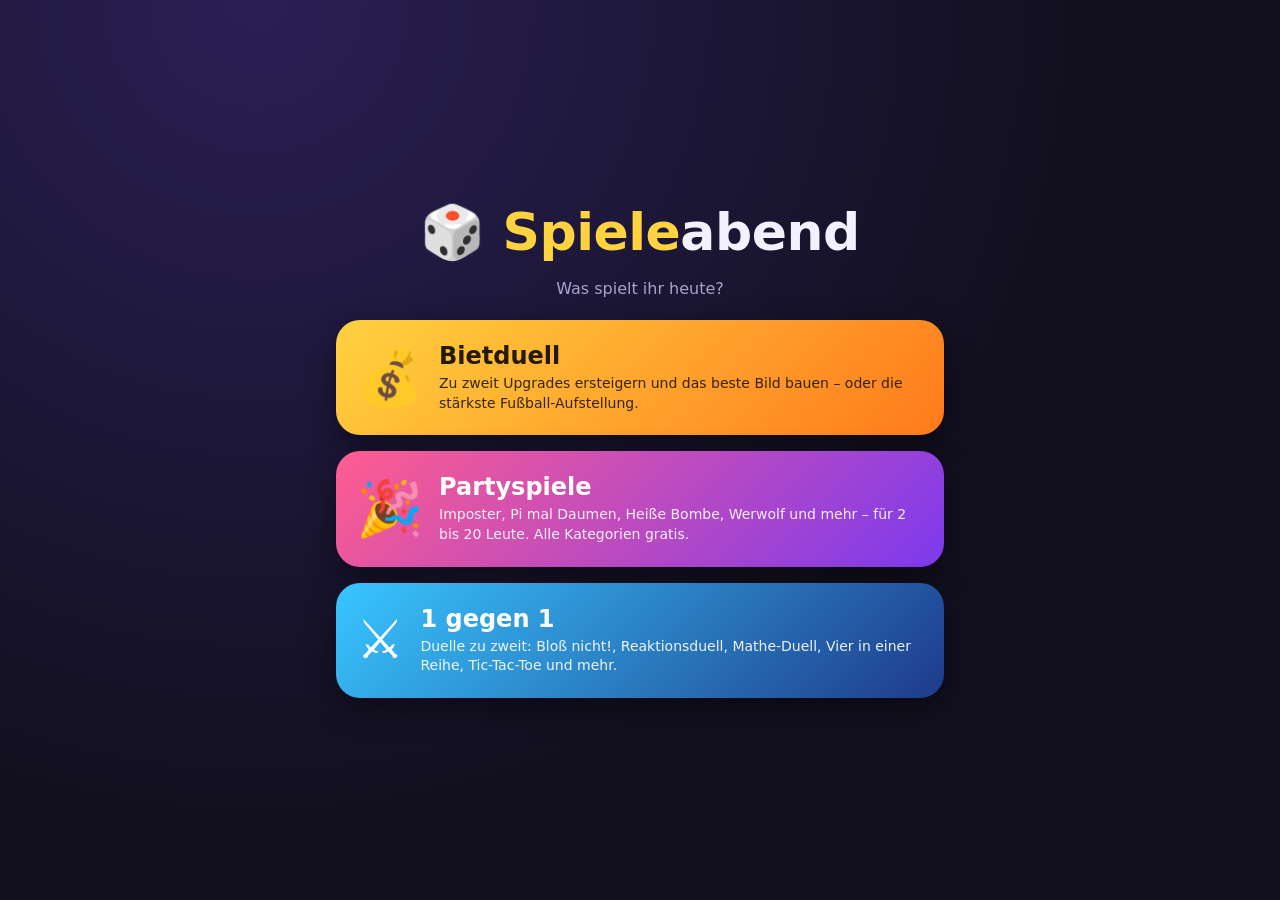
==== commit fb5de66e: "1-gegen-1-Bereich mit 7 Duellen (u. a. Bloß nicht!), Meme- und Flop-Fußballer im Bietduell Co-Author" ====
--- a/index.html
+++ b/index.html
@@ -29,6 +29,7 @@
 .mode small{font-size:14px;opacity:.92;line-height:1.4;display:block;margin-top:4px}
 .duell{background:linear-gradient(135deg,#ffd23f,#ff7a1c);color:#241a00!important}
 .party{background:linear-gradient(135deg,#ff5d8f,#7c3aed)}
+.duo{background:linear-gradient(135deg,#38c6ff,#1e3a8a)}
 .install{display:flex;gap:12px;align-items:center;background:var(--card);border:2px solid var(--gold);border-radius:18px;padding:12px 14px}
 .install img{width:46px;height:46px;border-radius:10px}
 .install div{flex:1;font-size:14px;color:var(--mut)}.install b{color:var(--txt)}
@@ -42,6 +43,7 @@
   <p class="sub">Was spielt ihr heute?</p>
   <a class="mode duell" href="duell.html"><span class="e">💰</span><span><b>Bietduell</b><small>Zu zweit Upgrades ersteigern und das beste Bild bauen – oder die stärkste Fußball-Aufstellung.</small></span></a>
   <a class="mode party" href="party/"><span class="e">🎉</span><span><b>Partyspiele</b><small>Imposter, Pi mal Daumen, Heiße Bombe, Werwolf und mehr – für 2 bis 20 Leute. Alle Kategorien gratis.</small></span></a>
+  <a class="mode duo" href="duo/"><span class="e">⚔️</span><span><b>1 gegen 1</b><small>Duelle zu zweit: Bloß nicht!, Reaktionsduell, Mathe-Duell, Vier in einer Reihe, Tic-Tac-Toe und mehr.</small></span></a>
   <div class="install hidden" id="installBox"><img src="icon-192.png" alt=""><div id="installTxt"><b>Als App installieren</b><br>Mit eigenem Icon am Startbildschirm.</div><button id="installBtn">📲 Installieren</button></div>
 </div>
 <script>
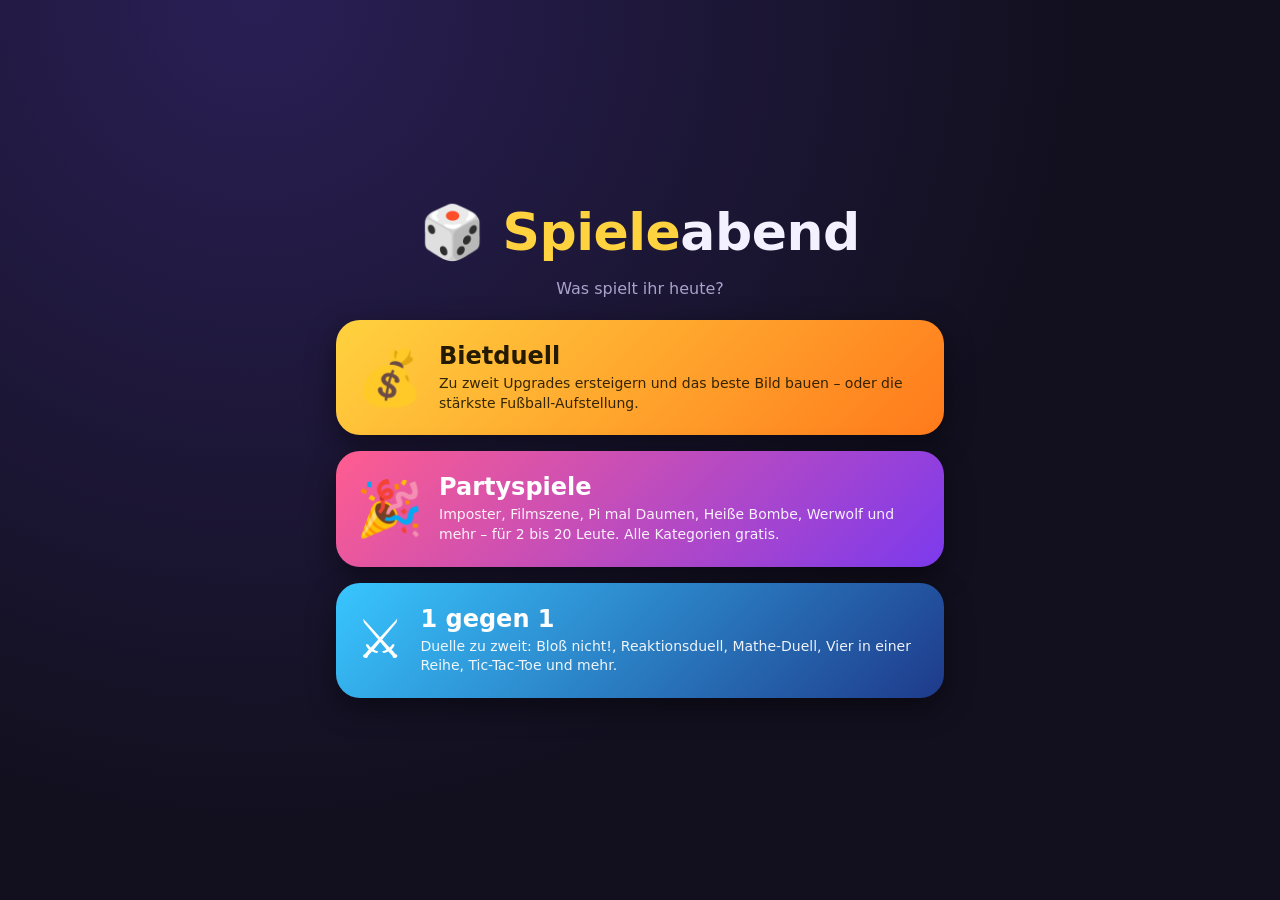
==== commit e3f650d8: "Partyspiele: Filmszene erraten (81 Filme, Szenenfotos von TMDB) Co-Authored-By: Claude Opus 5.5 <nor" ====
--- a/index.html
+++ b/index.html
@@ -42,7 +42,7 @@
   <h1>🎲 <span>Spiele</span>abend</h1>
   <p class="sub">Was spielt ihr heute?</p>
   <a class="mode duell" href="duell.html"><span class="e">💰</span><span><b>Bietduell</b><small>Zu zweit Upgrades ersteigern und das beste Bild bauen – oder die stärkste Fußball-Aufstellung.</small></span></a>
-  <a class="mode party" href="party/"><span class="e">🎉</span><span><b>Partyspiele</b><small>Imposter, Pi mal Daumen, Heiße Bombe, Werwolf und mehr – für 2 bis 20 Leute. Alle Kategorien gratis.</small></span></a>
+  <a class="mode party" href="party/"><span class="e">🎉</span><span><b>Partyspiele</b><small>Imposter, Filmszene, Pi mal Daumen, Heiße Bombe, Werwolf und mehr – für 2 bis 20 Leute. Alle Kategorien gratis.</small></span></a>
   <a class="mode duo" href="duo/"><span class="e">⚔️</span><span><b>1 gegen 1</b><small>Duelle zu zweit: Bloß nicht!, Reaktionsduell, Mathe-Duell, Vier in einer Reihe, Tic-Tac-Toe und mehr.</small></span></a>
   <div class="install hidden" id="installBox"><img src="icon-192.png" alt=""><div id="installTxt"><b>Als App installieren</b><br>Mit eigenem Icon am Startbildschirm.</div><button id="installBtn">📲 Installieren</button></div>
 </div>
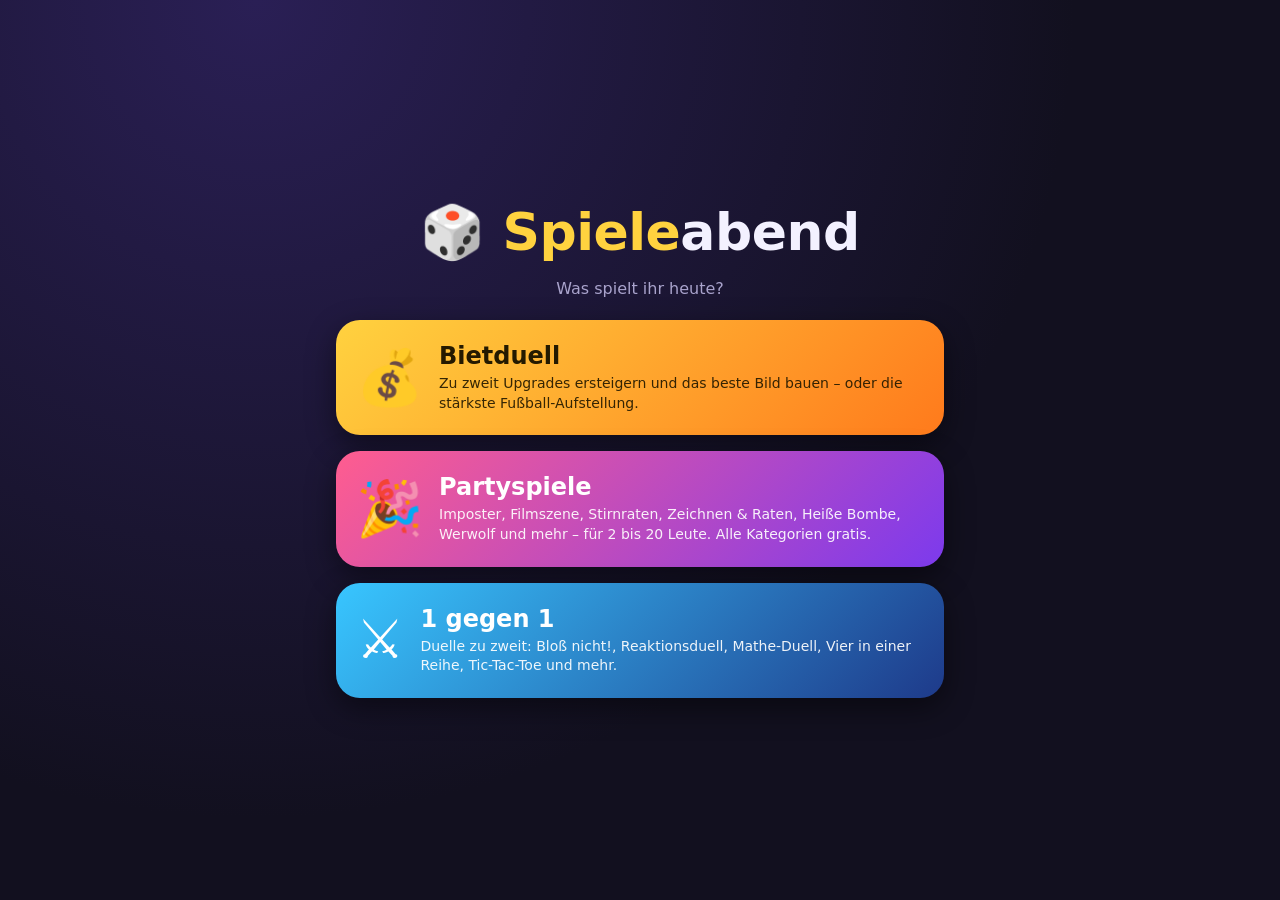
==== commit aaeb42ed: "Sechs neue Partyspiele: Stirnraten, Zeichnen & Raten, Gleich gedacht, Stadt-Land-Fluss, Nicht lachen" ====
--- a/index.html
+++ b/index.html
@@ -42,7 +42,7 @@
   <h1>🎲 <span>Spiele</span>abend</h1>
   <p class="sub">Was spielt ihr heute?</p>
   <a class="mode duell" href="duell.html"><span class="e">💰</span><span><b>Bietduell</b><small>Zu zweit Upgrades ersteigern und das beste Bild bauen – oder die stärkste Fußball-Aufstellung.</small></span></a>
-  <a class="mode party" href="party/"><span class="e">🎉</span><span><b>Partyspiele</b><small>Imposter, Filmszene, Pi mal Daumen, Heiße Bombe, Werwolf und mehr – für 2 bis 20 Leute. Alle Kategorien gratis.</small></span></a>
+  <a class="mode party" href="party/"><span class="e">🎉</span><span><b>Partyspiele</b><small>Imposter, Filmszene, Stirnraten, Zeichnen &amp; Raten, Heiße Bombe, Werwolf und mehr – für 2 bis 20 Leute. Alle Kategorien gratis.</small></span></a>
   <a class="mode duo" href="duo/"><span class="e">⚔️</span><span><b>1 gegen 1</b><small>Duelle zu zweit: Bloß nicht!, Reaktionsduell, Mathe-Duell, Vier in einer Reihe, Tic-Tac-Toe und mehr.</small></span></a>
   <div class="install hidden" id="installBox"><img src="icon-192.png" alt=""><div id="installTxt"><b>Als App installieren</b><br>Mit eigenem Icon am Startbildschirm.</div><button id="installBtn">📲 Installieren</button></div>
 </div>
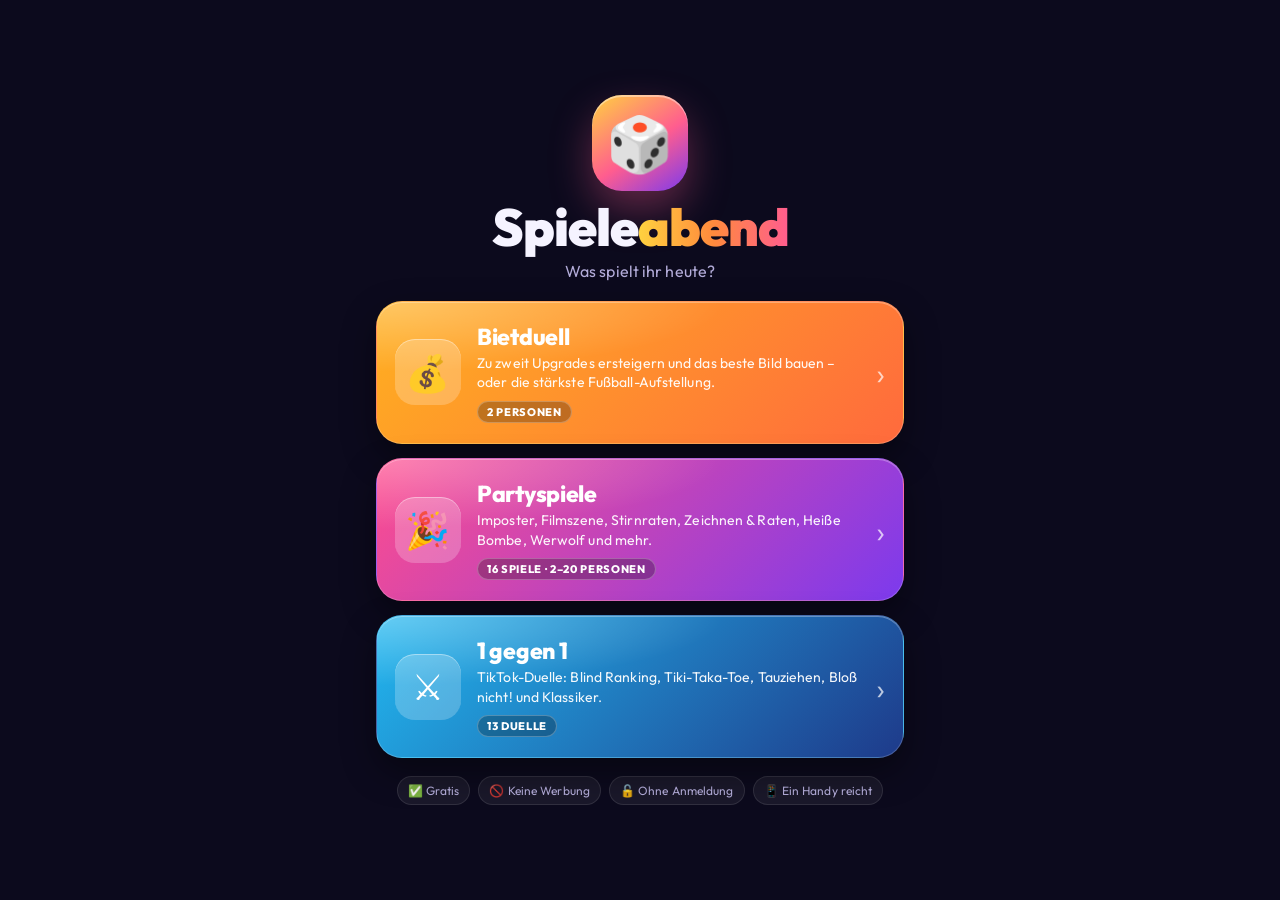
==== commit 1a84778e: "Neues Design: Startmenü, gemeinsames Theme mit Schrift, Glas-Karten und animierten Kacheln Co-Author" ====
--- a/index.html
+++ b/index.html
@@ -5,7 +5,7 @@
 <meta name="viewport" content="width=device-width, initial-scale=1, viewport-fit=cover">
 <title>Bietduell</title>
 <link rel="manifest" href="manifest.webmanifest">
-<meta name="theme-color" content="#12101f">
+<meta name="theme-color" content="#0c0a1d">
 <link rel="icon" type="image/png" href="icon-192.png">
 <link rel="apple-touch-icon" href="apple-touch-icon.png">
 <meta name="apple-mobile-web-app-capable" content="yes">
@@ -13,38 +13,56 @@
 <meta name="apple-mobile-web-app-status-bar-style" content="black-translucent">
 <meta name="apple-mobile-web-app-title" content="Bietduell">
 <style>
-:root{--bg:#12101f;--card:#1e1b33;--card2:#29254a;--txt:#f3f1ff;--mut:#a9a3cc;--gold:#ffd23f;color-scheme:dark}
+:root{--bg:#0c0a1d;--card:#1e1b33;--card2:#29254a;--txt:#f3f1ff;--mut:#a9a3cc;--gold:#ffd23f;color-scheme:dark}
 *{box-sizing:border-box}
 html,body{background:var(--bg)}
-body{margin:0;background:radial-gradient(circle at 20% 0%,#2a1f55,var(--bg) 60%);color:var(--txt);font-family:system-ui,Segoe UI,Roboto,sans-serif;min-height:100vh;-webkit-tap-highlight-color:transparent}
-.wrap{max-width:640px;margin:0 auto;min-height:100vh;display:flex;flex-direction:column;justify-content:center;gap:16px;padding:max(20px,env(safe-area-inset-top)) max(16px,env(safe-area-inset-right)) max(20px,env(safe-area-inset-bottom)) max(16px,env(safe-area-inset-left))}
-h1{font-size:clamp(34px,9vw,52px);margin:0;letter-spacing:-.5px;text-align:center}
-h1 span{color:var(--gold)}
-.sub{color:var(--mut);text-align:center;margin:0 0 6px}
-a.mode{display:flex;gap:16px;align-items:center;text-decoration:none;color:#fff;border-radius:24px;padding:22px 20px;box-shadow:0 10px 30px #0007;transition:transform .08s}
+body{margin:0;color:var(--txt);font-family:system-ui,Segoe UI,Roboto,sans-serif;min-height:100vh;-webkit-tap-highlight-color:transparent}
+.wrap{max-width:560px;margin:0 auto;min-height:100vh;display:flex;flex-direction:column;justify-content:center;gap:14px;padding:max(24px,env(safe-area-inset-top)) max(16px,env(safe-area-inset-right)) max(24px,env(safe-area-inset-bottom)) max(16px,env(safe-area-inset-left))}
+.hero{text-align:center;margin-bottom:6px}
+.logo{width:96px;height:96px;margin:0 auto 10px;border-radius:30px;display:grid;place-items:center;font-size:54px;
+  background:linear-gradient(145deg,#ffd23f,#ff5d8f 55%,#7c3aed);box-shadow:0 18px 40px rgba(255,93,143,.35),inset 0 2px 0 rgba(255,255,255,.4);animation:float 4s ease-in-out infinite}
+@keyframes float{50%{transform:translateY(-8px) rotate(-4deg)}}
+h1{font-size:clamp(36px,10vw,52px);margin:0;letter-spacing:-1px;font-weight:900;line-height:1}
+.sub{color:var(--mut);margin:8px 0 0;font-size:16px}
+a.mode{position:relative;overflow:hidden;display:flex;gap:16px;align-items:center;text-decoration:none;color:#fff;border-radius:26px;padding:20px 18px;
+  border:1px solid rgba(255,255,255,.18);box-shadow:0 14px 34px rgba(0,0,0,.4),inset 0 1px 0 rgba(255,255,255,.3);transition:transform .12s;animation:rise .5s both}
+a.mode::before{content:"";position:absolute;inset:0;background:radial-gradient(120% 90% at 0% 0%,rgba(255,255,255,.3),transparent 55%);pointer-events:none}
+a.mode::after{content:"›";position:absolute;right:18px;top:50%;transform:translateY(-50%);font-size:34px;font-weight:300;opacity:.7}
 a.mode:active{transform:scale(.97)}
 a.mode:focus-visible,button:focus-visible{outline:3px solid var(--gold);outline-offset:3px}
-.mode .e{font-size:54px;line-height:1}
-.mode b{font-size:24px;display:block}
-.mode small{font-size:14px;opacity:.92;line-height:1.4;display:block;margin-top:4px}
-.duell{background:linear-gradient(135deg,#ffd23f,#ff7a1c);color:#241a00!important}
-.party{background:linear-gradient(135deg,#ff5d8f,#7c3aed)}
-.duo{background:linear-gradient(135deg,#38c6ff,#1e3a8a)}
-.install{display:flex;gap:12px;align-items:center;background:var(--card);border:2px solid var(--gold);border-radius:18px;padding:12px 14px}
-.install img{width:46px;height:46px;border-radius:10px}
+a.mode:nth-of-type(2){animation-delay:.08s}a.mode:nth-of-type(3){animation-delay:.16s}
+@keyframes rise{from{opacity:0;transform:translateY(16px)}to{opacity:1;transform:none}}
+.mode .e{flex:none;width:66px;height:66px;display:grid;place-items:center;font-size:36px;border-radius:20px;background:rgba(255,255,255,.22);box-shadow:inset 0 1px 0 rgba(255,255,255,.4)}
+.mode .txt{padding-right:22px}
+.mode b{font-size:23px;display:block;font-weight:800;letter-spacing:-.3px}
+.mode small{font-size:14px;opacity:.95;line-height:1.4;display:block;margin-top:3px}
+.mode .tag{display:inline-block;margin-top:8px;font-size:11px;font-weight:800;letter-spacing:.06em;text-transform:uppercase;background:rgba(0,0,0,.25);border:1px solid rgba(255,255,255,.25);padding:3px 9px;border-radius:999px}
+.duell{background:linear-gradient(135deg,#ffb020,#ff6a3d)}
+.party{background:linear-gradient(135deg,#ff4d8d,#7c3aed)}
+.duo{background:linear-gradient(135deg,#22b8f0,#1e3a8a)}
+.perks{display:flex;justify-content:center;gap:8px;flex-wrap:wrap;margin-top:4px}
+.perks span{font-size:12px;color:var(--mut);background:rgba(255,255,255,.06);border:1px solid rgba(255,255,255,.1);padding:6px 10px;border-radius:999px}
+.install{display:flex;gap:12px;align-items:center;border-radius:20px;padding:12px 14px}
+.install img{width:46px;height:46px;border-radius:12px}
 .install div{flex:1;font-size:14px;color:var(--mut)}.install b{color:var(--txt)}
 button{font:inherit;font-weight:700;border:0;border-radius:12px;padding:10px 14px;background:var(--gold);color:#241a00;cursor:pointer}
 .hidden{display:none!important}
 </style>
+<link rel="preconnect" href="https://fonts.googleapis.com"><link rel="preconnect" href="https://fonts.gstatic.com" crossorigin><link rel="stylesheet" href="https://fonts.googleapis.com/css2?family=Outfit:wght@400;500;600;700;800;900&display=swap">
+<link rel="stylesheet" href="theme.css">
 </head>
 <body>
 <div class="wrap">
-  <h1>🎲 <span>Spiele</span>abend</h1>
-  <p class="sub">Was spielt ihr heute?</p>
-  <a class="mode duell" href="duell.html"><span class="e">💰</span><span><b>Bietduell</b><small>Zu zweit Upgrades ersteigern und das beste Bild bauen – oder die stärkste Fußball-Aufstellung.</small></span></a>
-  <a class="mode party" href="party/"><span class="e">🎉</span><span><b>Partyspiele</b><small>Imposter, Filmszene, Stirnraten, Zeichnen &amp; Raten, Heiße Bombe, Werwolf und mehr – für 2 bis 20 Leute. Alle Kategorien gratis.</small></span></a>
-  <a class="mode duo" href="duo/"><span class="e">⚔️</span><span><b>1 gegen 1</b><small>Duelle zu zweit: Bloß nicht!, Reaktionsduell, Mathe-Duell, Vier in einer Reihe, Tic-Tac-Toe und mehr.</small></span></a>
-  <div class="install hidden" id="installBox"><img src="icon-192.png" alt=""><div id="installTxt"><b>Als App installieren</b><br>Mit eigenem Icon am Startbildschirm.</div><button id="installBtn">📲 Installieren</button></div>
+  <div class="hero">
+    <div class="logo" aria-hidden="true">🎲</div>
+    <h1>Spiele<span>abend</span></h1>
+    <p class="sub">Was spielt ihr heute?</p>
+  </div>
+  <a class="mode duell" href="duell.html"><span class="e">💰</span><span class="txt"><b>Bietduell</b><small>Zu zweit Upgrades ersteigern und das beste Bild bauen – oder die stärkste Fußball-Aufstellung.</small><span class="tag">2 Personen</span></span></a>
+  <a class="mode party" href="party/"><span class="e">🎉</span><span class="txt"><b>Partyspiele</b><small>Imposter, Filmszene, Stirnraten, Zeichnen &amp; Raten, Heiße Bombe, Werwolf und mehr.</small><span class="tag">16 Spiele · 2–20 Personen</span></span></a>
+  <a class="mode duo" href="duo/"><span class="e">⚔️</span><span class="txt"><b>1 gegen 1</b><small>TikTok-Duelle: Blind Ranking, Tiki-Taka-Toe, Tauziehen, Bloß nicht! und Klassiker.</small><span class="tag">13 Duelle</span></span></a>
+  <div class="perks"><span>✅ Gratis</span><span>🚫 Keine Werbung</span><span>🔓 Ohne Anmeldung</span><span>📱 Ein Handy reicht</span></div>
+  <div class="box install hidden" id="installBox"><img src="icon-192.png" alt=""><div id="installTxt"><b>Als App installieren</b><br>Mit eigenem Icon am Startbildschirm.</div><button id="installBtn">📲 Installieren</button></div>
 </div>
 <script>
 if ("serviceWorker" in navigator && location.protocol === "https:") navigator.serviceWorker.register("sw.js").catch(() => {});
--- a/theme.css
+++ b/theme.css
@@ -0,0 +1,66 @@
+/* Gemeinsames Design für alle Seiten – wird zuletzt geladen und verfeinert die Grundstile */
+:root{--bg:#0c0a1d;--card:rgba(30,26,60,.72);--card2:rgba(255,255,255,.08);--line:rgba(255,255,255,.10);--txt:#f5f3ff;--mut:#b3acd9;--gold:#ffd23f;
+  --font:"Outfit",system-ui,"Segoe UI",Roboto,sans-serif;--shadow:0 10px 30px rgba(0,0,0,.35)}
+html,body{background:var(--bg)}
+body{font-family:var(--font);letter-spacing:.1px;background:var(--bg);overflow-x:hidden}
+/* weiche, langsam wandernde Farbflächen im Hintergrund */
+body::before,body::after{content:"";position:fixed;z-index:-1;width:70vmax;height:70vmax;border-radius:50%;filter:blur(90px);opacity:.45;pointer-events:none;animation:drift 22s ease-in-out infinite alternate}
+body::before{background:radial-gradient(circle,#7c3aed,transparent 65%);top:-30vmax;left:-25vmax}
+body::after{background:radial-gradient(circle,#ec4899,transparent 65%);bottom:-35vmax;right:-30vmax;animation-delay:-11s;opacity:.32}
+@keyframes drift{to{transform:translate(8vmax,6vmax) scale(1.12)}}
+button,input,select{font-family:inherit}
+button{border-radius:14px;font-weight:700;letter-spacing:.2px}
+input,select{background:rgba(10,8,28,.6);border:1px solid var(--line);border-radius:14px}
+input:focus,select:focus{outline:none;border-color:#a78bfa;box-shadow:0 0 0 3px rgba(167,139,250,.25)}
+h1,h2,.big,.t,.hand b,.turn,.timer,.ans,.letter{font-family:var(--font)}
+h1 span{background:linear-gradient(90deg,#ffd23f,#ff8a3d,#ff5d8f);-webkit-background-clip:text;background-clip:text;color:transparent}
+/* Glas-Karten */
+.box{background:var(--card);border:1px solid var(--line);border-radius:22px;-webkit-backdrop-filter:blur(14px);backdrop-filter:blur(14px);box-shadow:var(--shadow)}
+.back,.icon{min-width:42px;height:42px;padding:0 14px;display:inline-grid;place-items:center;border-radius:999px;white-space:nowrap;background:var(--card2);border:1px solid var(--line);font-size:16px}
+a.back{width:auto;padding:0 14px;border-radius:999px;color:var(--mut);text-decoration:none}
+.top h1{font-weight:800;letter-spacing:-.3px}
+/* große Hauptknöpfe mit Glanz */
+.go{position:relative;overflow:hidden;border-radius:18px;font-weight:800;box-shadow:0 10px 26px rgba(255,170,40,.28)}
+.go::after{content:"";position:absolute;top:0;left:-60%;width:40%;height:100%;background:linear-gradient(100deg,transparent,rgba(255,255,255,.45),transparent);transform:skewX(-20deg);animation:shine 3.2s ease-in-out infinite}
+@keyframes shine{0%,60%{left:-60%}100%{left:130%}}
+.alt{background:var(--card2);border:1px solid var(--line)}
+/* Spiel-Kacheln */
+.games{gap:14px}
+.tile{position:relative;overflow:hidden;border-radius:24px;border:1px solid rgba(255,255,255,.16);min-height:150px;padding:14px;
+  box-shadow:0 12px 28px rgba(0,0,0,.35),inset 0 1px 0 rgba(255,255,255,.25);animation:rise .45s both}
+.tile::before{content:"";position:absolute;inset:0;background:radial-gradient(120% 80% at 0% 0%,rgba(255,255,255,.28),transparent 55%);pointer-events:none}
+.tile::after{content:"";position:absolute;right:-30px;bottom:-30px;width:110px;height:110px;border-radius:50%;background:rgba(255,255,255,.10);pointer-events:none}
+.tile .e{width:54px;height:54px;display:grid;place-items:center;font-size:30px;border-radius:16px;background:rgba(255,255,255,.2);
+  box-shadow:inset 0 1px 0 rgba(255,255,255,.35),0 6px 14px rgba(0,0,0,.18);-webkit-backdrop-filter:blur(6px);backdrop-filter:blur(6px)}
+.tile b{font-size:17px;font-weight:800;letter-spacing:-.2px;text-shadow:0 1px 2px rgba(0,0,0,.25)}
+.tile small{display:-webkit-box;-webkit-line-clamp:3;-webkit-box-orient:vertical;overflow:hidden;opacity:.92}
+.tile .free{background:rgba(0,0,0,.22);border:1px solid rgba(255,255,255,.18)}
+.tile:active{transform:scale(.97)}
+.games .tile:nth-child(2){animation-delay:.04s}.games .tile:nth-child(3){animation-delay:.08s}.games .tile:nth-child(4){animation-delay:.12s}
+.games .tile:nth-child(5){animation-delay:.16s}.games .tile:nth-child(6){animation-delay:.2s}.games .tile:nth-child(n+7){animation-delay:.24s}
+@keyframes rise{from{opacity:0;transform:translateY(14px) scale(.98)}to{opacity:1;transform:none}}
+.sec{display:flex;align-items:center;gap:10px;font-weight:800;letter-spacing:-.2px}
+.sec::after{content:"";flex:1;height:1px;background:linear-gradient(90deg,var(--line),transparent)}
+/* Spielerliste, Kategorien, Auswahl */
+.pchip{background:var(--card2);border:1px solid var(--line)}
+.pack{background:var(--card2);border:1px solid var(--line)}
+.pack.sel{background:linear-gradient(135deg,rgba(255,210,63,.22),rgba(255,138,61,.18));border-color:var(--gold)}
+.seg button{background:var(--card2);border:1px solid var(--line)}
+.seg .on{background:linear-gradient(135deg,#ffd23f,#ff9f1c);border-color:transparent}
+/* Karten im Spiel */
+.card{border-radius:28px;border:1px solid rgba(255,255,255,.18);box-shadow:0 18px 44px rgba(0,0,0,.45),inset 0 1px 0 rgba(255,255,255,.25);position:relative;overflow:hidden;animation:pop .35s ease-out}
+.card::before{content:"";position:absolute;inset:0;background:radial-gradient(120% 70% at 10% 0%,rgba(255,255,255,.22),transparent 55%);pointer-events:none}
+@keyframes pop{from{opacity:0;transform:scale(.94) translateY(8px)}to{opacity:1;transform:none}}
+.score li{background:var(--card2);border:1px solid var(--line);border-radius:14px}
+.score li.win{background:linear-gradient(135deg,rgba(255,210,63,.2),rgba(255,93,143,.15));outline:none;border-color:var(--gold)}
+.hand b{background:linear-gradient(90deg,#ffd23f,#ff8a3d);-webkit-background-clip:text;background-clip:text;color:transparent}
+.stage>*{animation:rise .35s both}
+.grid2 button,.chips button,.pick button,.opts button,.two button{border:1px solid var(--line)}
+.shot{border:1px solid var(--line)}
+/* Bietduell */
+.cat{background:var(--card2);border:1px solid var(--line);border-radius:18px}
+.cat.sel{background:linear-gradient(135deg,rgba(255,210,63,.22),rgba(255,93,143,.18));border-color:var(--gold)}
+.pl{border-radius:22px}
+@media (prefers-reduced-motion:reduce){*,*::before,*::after{animation:none!important;transition:none!important}}
+.pl{border-top:5px solid var(--p1)}.pl.p2{border-top-color:var(--p2)}
+.install{border:1px solid var(--gold)}
